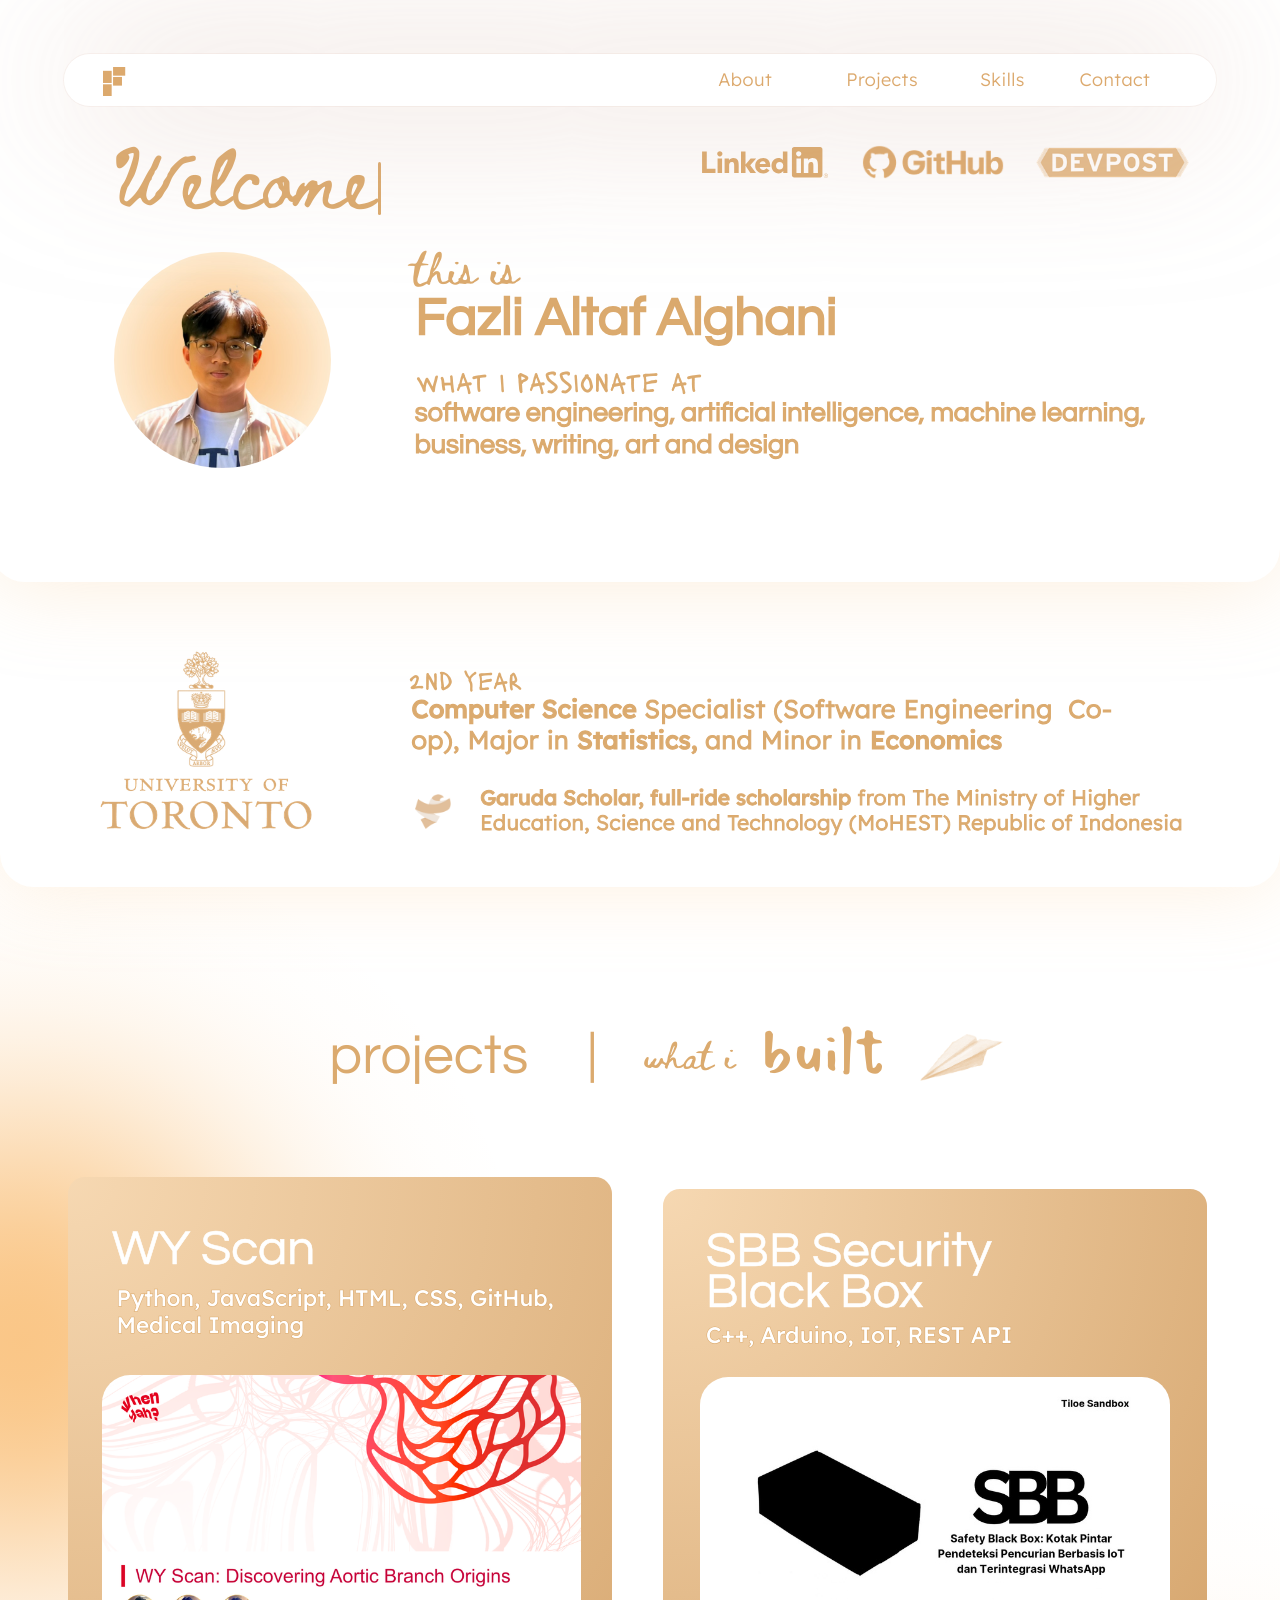
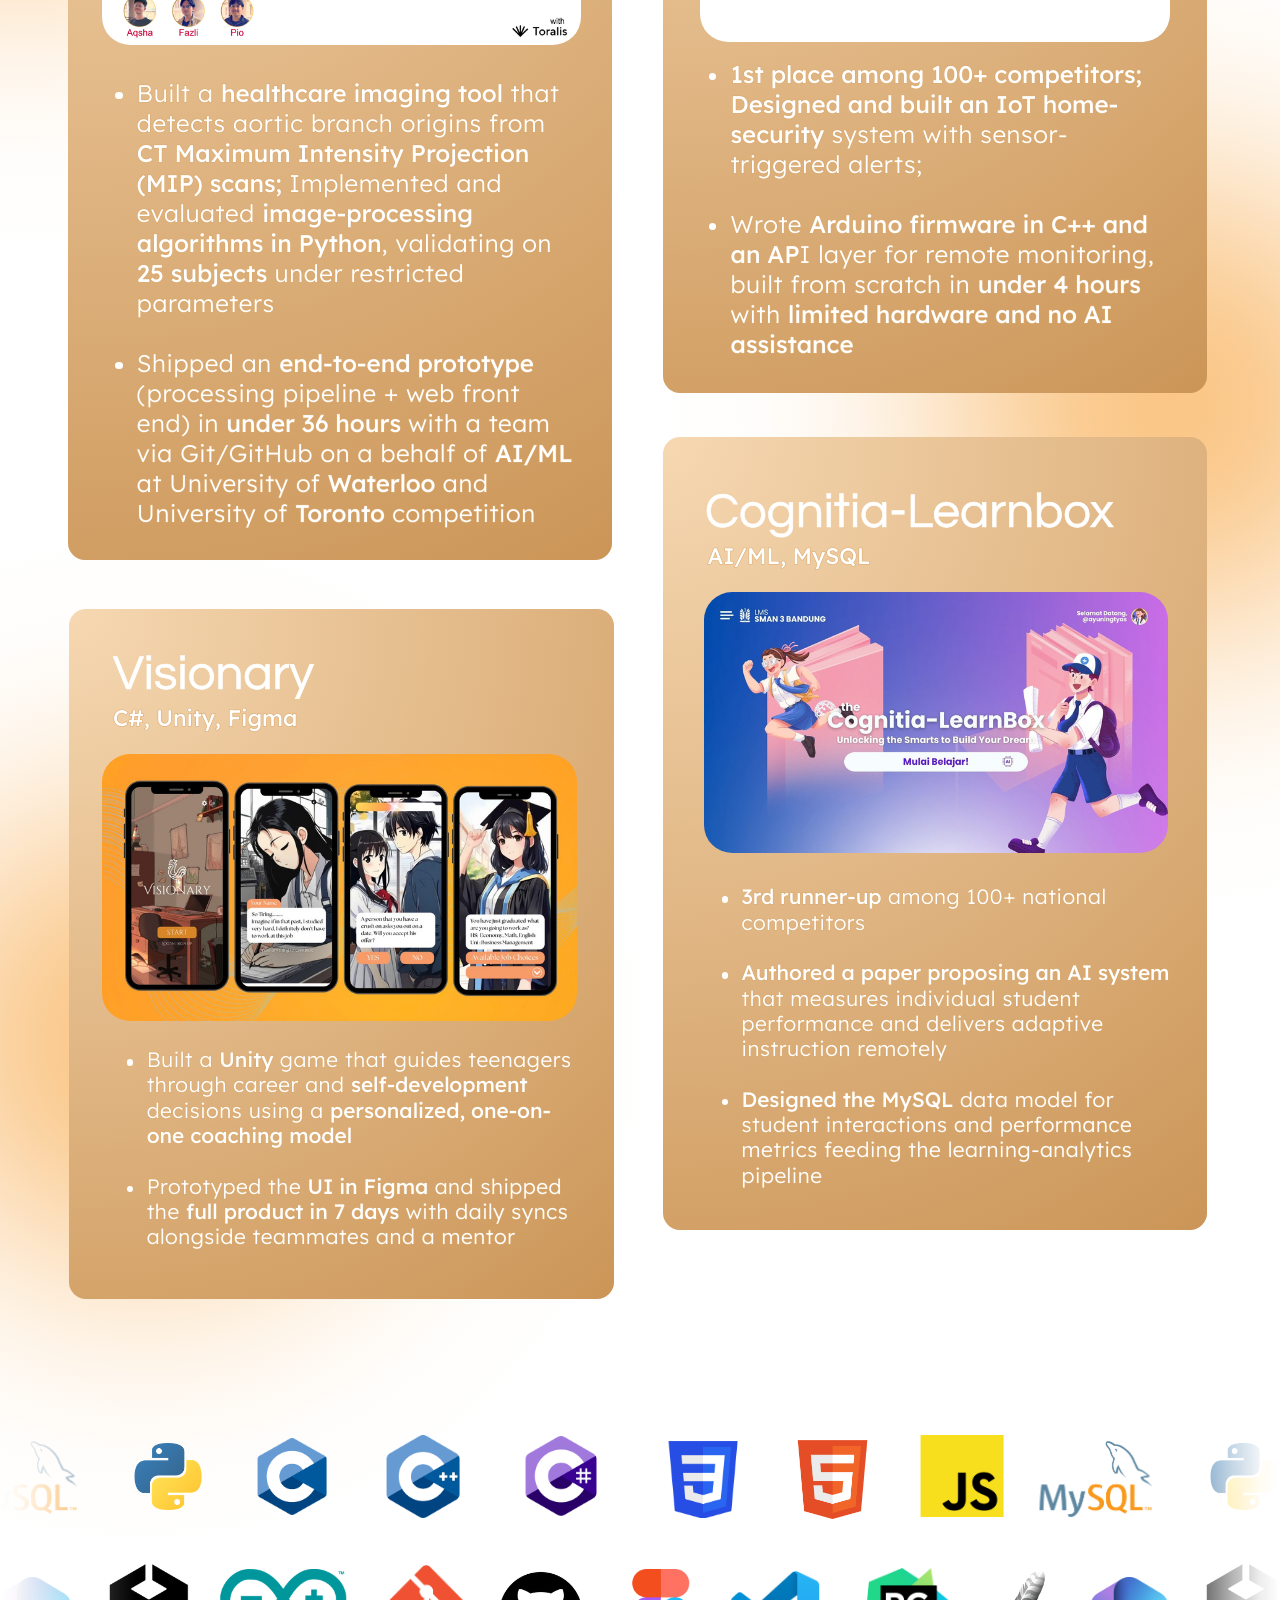
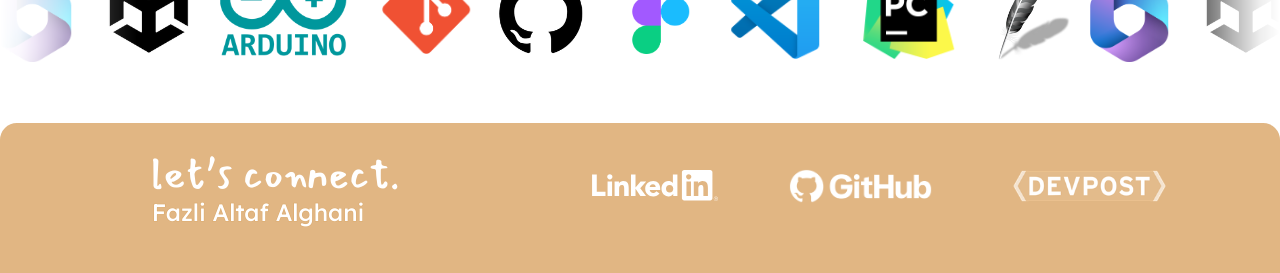
==== index.html @ 36010fe8 "Add site files" ====
<!doctype html>
<html lang="en">
<head>
<meta charset="utf-8">
<meta name="viewport" content="width=device-width, initial-scale=1">
<title>Fazli's Porto</title>
<meta name="description" content="Fazli Altaf Alghani — Computer Science Specialist (Software Engineering Co-op) at the University of Toronto. Projects, skills and contact.">
<meta property="og:title" content="Fazli's Porto">
<meta property="og:description" content="Fazli Altaf Alghani — software engineering, AI/ML, business, writing, art and design.">
<meta name="theme-color" content="#dbaa6e">
<link rel="icon" type="image/png" href="favicon.png">
<link rel="apple-touch-icon" href="favicon.png">
<style>
/* Fonts are embedded below (SIL Open Font License, see licenses/) so the page also works when opened from disk.
   Hero Light (the Canva font) needs a paid web license from Fontfabric, so this build uses Lexend,
   sized to match. If you own the Hero web license: add an @font-face for it and put it first in the
   'Lexend' font-family declarations (and drop the letter-spacing / 0.965 size adjustment). */
@font-face{font-family:'Lexend';src:url([data-uri]) format('woff2');font-weight:100 900;font-style:normal;font-display:swap}
@font-face{font-family:'Questrial';src:url([data-uri]) format('woff2');font-weight:400;font-style:normal;font-display:swap}
@font-face{font-family:'Beth Ellen';src:url([data-uri]) format('woff2');font-weight:400;font-style:normal;font-display:swap;ascent-override:162.5%;descent-override:59.5%;line-gap-override:0%}
@font-face{font-family:'Mansalva';src:url([data-uri]) format('woff2');font-weight:400;font-style:normal;font-display:swap}
@font-face{font-family:'Lacquer';src:url([data-uri]) format('woff2');font-weight:400;font-style:normal;font-display:swap}

html{scroll-behavior:smooth}
body{margin:0;background:#fff}
.fp{width:100%;background:#fff;overflow-x:clip;color:#dbaa6e;-webkit-font-smoothing:antialiased;-moz-osx-font-smoothing:grayscale;text-rendering:geometricPrecision}
.stage{position:relative;width:1366px;height:3706px;display:flow-root}
.fp h1,.fp h2,.fp h3,.fp p{font-weight:400}
.lx b{font-weight:460;letter-spacing:-.002em}
.ol{-webkit-text-stroke:.0466em #dbaa6e;paint-order:stroke fill}
.olq{-webkit-text-stroke:.045em #dbaa6e;paint-order:stroke fill}
.olw{-webkit-text-stroke:.0125em #fff;paint-order:stroke fill}
.sr{position:absolute!important;width:1px;height:1px;padding:0;margin:-1px;overflow:hidden;clip:rect(0 0 0 0);white-space:nowrap;border:0}
.fp a:focus-visible{outline:2px solid #b9803f;outline-offset:4px;border-radius:10px}
/* nav */
.nav{box-shadow:0 0 0 1px rgba(208,172,155,.12),0 0 180px rgba(208,172,155,.6);transition:box-shadow .5s ease}
.nav.stuck{box-shadow:0 14px 34px -10px rgba(190,140,95,.42),0 0 0 1px rgba(219,170,110,.14)}
.lk{transition:color .25s ease}
.lk::after{content:"";position:absolute;left:14px;right:14px;bottom:7px;height:2px;border-radius:2px;background:currentColor;transform:scaleX(0);transform-origin:left center;transition:transform .35s cubic-bezier(.2,.7,.2,1)}
.lk:hover,.lk:focus-visible{color:#b9803f}
.lk:hover::after,.lk:focus-visible::after{transform:scaleX(1)}
.logo svg{transition:transform .4s cubic-bezier(.3,1.6,.5,1)}
.logo:hover svg{transform:rotate(-8deg) scale(1.12)}
/* socials */
.soc{transition:transform .3s cubic-bezier(.2,.7,.2,1),filter .3s ease}
.soc:hover,.soc:focus-visible{transform:translateY(-3px);filter:brightness(.9) saturate(1.15)}
.soc-w:hover,.soc-w:focus-visible{filter:drop-shadow(0 6px 10px rgba(150,95,40,.35))}
/* typewriter */
.tw{white-space:pre}
.caret{display:inline-block;width:.045em;height:.9em;margin-left:.07em;vertical-align:-.16em;background:#dbaa6e;border-radius:2px;animation:blink 1.05s steps(1) infinite}
@keyframes blink{0%,55%{opacity:1}56%,100%{opacity:0}}
/* photo + cards */
.photo{transition:transform .6s cubic-bezier(.2,.7,.2,1)}
.photo:hover{transform:scale(1.035) rotate(-1.5deg)}
.card{transition:transform .5s cubic-bezier(.2,.7,.2,1),box-shadow .5s ease}
.card:hover{transform:translateY(-8px);box-shadow:0 34px 60px -30px rgba(150,95,40,.6)}
.shot img{transition:transform .7s cubic-bezier(.2,.7,.2,1)}
.card:hover .shot img{transform:scale(1.04)}
.plane{animation:float 4.8s ease-in-out infinite}
@keyframes float{0%,100%{transform:translate(0,0) rotate(0)}50%{transform:translate(5px,-8px) rotate(-3deg)}}
/* skills marquee */
.mq1{animation:mq1 27s linear infinite}
.mq2{animation:mq2 28s linear infinite}
.shot{isolation:isolate}
.skills{-webkit-mask-image:linear-gradient(90deg,transparent 0,rgba(0,0,0,.07) 22px,rgba(0,0,0,.3) 52px,rgba(0,0,0,.62) 86px,rgba(0,0,0,.88) 118px,#000 146px,#000 1220px,rgba(0,0,0,.88) 1248px,rgba(0,0,0,.62) 1280px,rgba(0,0,0,.3) 1314px,rgba(0,0,0,.07) 1344px,transparent 1366px);mask-image:linear-gradient(90deg,transparent 0,rgba(0,0,0,.07) 22px,rgba(0,0,0,.3) 52px,rgba(0,0,0,.62) 86px,rgba(0,0,0,.88) 118px,#000 146px,#000 1220px,rgba(0,0,0,.88) 1248px,rgba(0,0,0,.62) 1280px,rgba(0,0,0,.3) 1314px,rgba(0,0,0,.07) 1344px,transparent 1366px)}
.track:hover{animation-play-state:paused}
.sk-i{transition:transform .3s cubic-bezier(.3,1.5,.5,1)}
.sk-i:hover{transform:scale(1.14)}
/* load-in */
.ld{animation:ldUp .95s cubic-bezier(.2,.7,.2,1) backwards}
.ld-drop{animation-name:ldDrop}
.ld-pop{animation-name:ldPop}
.ld-fade{animation-name:ldFade}
.t1{animation-delay:.05s}.t2{animation-delay:.18s}.t3{animation-delay:.3s}.t4{animation-delay:.42s}.t5{animation-delay:.54s}
@keyframes ldUp{from{opacity:0;transform:translateY(24px)}to{opacity:1;transform:none}}
@keyframes ldDrop{from{opacity:0;transform:translateY(-26px)}to{opacity:1;transform:none}}
@keyframes ldPop{from{opacity:0;transform:scale(.86)}to{opacity:1;transform:none}}
@keyframes ldFade{from{opacity:0}to{opacity:1}}
/* scroll reveal (only elements below the fold get .wait, from script) */
.rv{transition:opacity .95s cubic-bezier(.2,.7,.2,1),transform .95s cubic-bezier(.2,.7,.2,1)}
.rv.d1{transition-delay:.14s}.rv.d2{transition-delay:.28s}
.rv.wait{opacity:0;transform:translateY(48px)}
.rv.wait.from-l{transform:translateX(-70px)}
.rv.wait.from-r{transform:translateX(70px)}
.rv.wait.zoom{transform:scale(.88)}
.rv.wait.fly{transform:translate(-120px,60px) rotate(-14deg)}
/* motion off */
.still .ld,.still .plane,.still .track{animation:none!important}
.still .caret{display:none}
@media (prefers-reduced-motion:reduce){
  html{scroll-behavior:auto}
  .ld,.plane,.track{animation:none!important}
  .caret{display:none}
  .rv,.card,.shot img,.soc,.photo{transition:none!important}
}
@keyframes mq1{from{transform:translateX(-2151.92px)}to{transform:translateX(-3299.81px)}}
@keyframes mq2{from{transform:translateX(-2225.9px)}to{transform:translateX(-1055.24px)}}
.stage{zoom:var(--z,1)}
</style>
<script>(function(){var d=document.documentElement;function f(){var w=d.clientWidth||window.innerWidth;d.style.setProperty('--z',(w/1366).toFixed(5));}f();window.addEventListener('resize',f);if(window.ResizeObserver){new ResizeObserver(f).observe(d);}})();</script>
</head>
<body>
<div class="fp">
<div class="stage" id="stage">
<nav class="nav ld ld-drop" id="nav" aria-label="Main" style="position:sticky;top:16px;z-index:50;margin:58.1px 0 0 67.87px;width:1230px;height:55.2px;border-radius:27.6px;background:#fff"><a class="logo" href="#about" aria-label="Back to top" style="position:absolute;left:32.24px;top:6.71px;width:44px;height:44px;display:block"><svg viewBox="110.25 71.089 23.723 31.443" width="23.72" height="31.44" aria-hidden="true" focusable="false" style="position:absolute;left:10.14px;top:6.28px;width:23.72px;height:31.44px;display:block"><g fill="#dca96d"><rect x="110.25" y="75.157" width="9.254" height="12.977"></rect><rect x="110.25" y="89.555" width="9.254" height="12.977"></rect><rect x="120.994" y="71.089" width="12.977" height="9.254"></rect><rect x="120.994" y="81.718" width="9.507" height="9.254"></rect></g></svg></a><a class="lk lx" href="#about" style="position:absolute;left:684.66px;top:5.31px;height:44px;padding:0 14px;font-family:'Lexend',sans-serif;font-weight:300;letter-spacing:.025em;font-size:19.3px;line-height:44px;color:#dca96d;text-decoration:none;white-space:nowrap">About</a><a class="lk lx" href="#projects" style="position:absolute;left:821.33px;top:5.31px;height:44px;padding:0 14px;font-family:'Lexend',sans-serif;font-weight:300;letter-spacing:.025em;font-size:19.3px;line-height:44px;color:#dca96d;text-decoration:none;white-space:nowrap">Projects</a><a class="lk lx" href="#skills" style="position:absolute;left:963.88px;top:5.31px;height:44px;padding:0 14px;font-family:'Lexend',sans-serif;font-weight:300;letter-spacing:.025em;font-size:19.3px;line-height:44px;color:#dca96d;text-decoration:none;white-space:nowrap">Skills</a><a class="lk lx" href="#contact" style="position:absolute;left:1070.09px;top:5.31px;height:44px;padding:0 14px;font-family:'Lexend',sans-serif;font-weight:300;letter-spacing:.025em;font-size:19.3px;line-height:44px;color:#dca96d;text-decoration:none;white-space:nowrap">Contact</a></nav>
<div class="bg" aria-hidden="true" style="position:absolute;left:0;top:0;width:1366px;height:3706px;overflow:hidden;pointer-events:none"><div style="position:absolute;left:-523.04px;top:885.77px;width:1093px;height:1093px;background:radial-gradient(circle closest-side, rgba(249,187,111,0.831) 0%, rgba(249,187,111,0.816) 7.32%, rgba(249,187,111,0.773) 14.64%, rgba(249,187,111,0.702) 21.96%, rgba(249,187,111,0.608) 29.28%, rgba(249,187,111,0.498) 36.6%, rgba(249,187,111,0.388) 43.92%, rgba(249,187,111,0.282) 51.24%, rgba(249,187,111,0.192) 58.55%, rgba(249,187,111,0.122) 65.87%, rgba(249,187,111,0.071) 73.19%, rgba(249,187,111,0.035) 80.51%, rgba(249,187,111,0.016) 87.83%, rgba(249,187,111,0.008) 95.15%, rgba(249,187,111,0) 100%)"></div>
<div style="position:absolute;left:0px;top:459.2px;width:1366px;height:487.33px;border-radius:36px;background:#fff;box-shadow:0 0 86px rgba(252,205,150,.30)"></div>
<div style="position:absolute;left:-10.13px;top:-39.73px;width:1376.13px;height:661.06px;border-radius:36px;background:#fff;box-shadow:0 0 96px rgba(247,201,147,.34)"></div>
<div style="position:absolute;left:703.84px;top:1592.35px;width:1093px;height:1093px;background:radial-gradient(circle closest-side, rgba(249,187,111,0.831) 0%, rgba(249,187,111,0.816) 7.32%, rgba(249,187,111,0.773) 14.64%, rgba(249,187,111,0.702) 21.96%, rgba(249,187,111,0.608) 29.28%, rgba(249,187,111,0.498) 36.6%, rgba(249,187,111,0.388) 43.92%, rgba(249,187,111,0.282) 51.24%, rgba(249,187,111,0.192) 58.55%, rgba(249,187,111,0.122) 65.87%, rgba(249,187,111,0.071) 73.19%, rgba(249,187,111,0.035) 80.51%, rgba(249,187,111,0.016) 87.83%, rgba(249,187,111,0.008) 95.15%, rgba(249,187,111,0) 100%)"></div>
<div style="position:absolute;left:-394.09px;top:2272.53px;width:1093px;height:1093px;background:radial-gradient(circle closest-side, rgba(249,187,111,0.831) 0%, rgba(249,187,111,0.816) 7.32%, rgba(249,187,111,0.773) 14.64%, rgba(249,187,111,0.702) 21.96%, rgba(249,187,111,0.608) 29.28%, rgba(249,187,111,0.498) 36.6%, rgba(249,187,111,0.388) 43.92%, rgba(249,187,111,0.282) 51.24%, rgba(249,187,111,0.192) 58.55%, rgba(249,187,111,0.122) 65.87%, rgba(249,187,111,0.071) 73.19%, rgba(249,187,111,0.035) 80.51%, rgba(249,187,111,0.016) 87.83%, rgba(249,187,111,0.008) 95.15%, rgba(249,187,111,0) 100%)"></div></div>
<div id="about" aria-hidden="true" style="position:absolute;left:0;top:0px;width:1px;height:1px"></div>
<div id="projects" aria-hidden="true" style="position:absolute;left:0;top:1010px;width:1px;height:1px"></div>
<div id="skills" aria-hidden="true" style="position:absolute;left:0;top:3100px;width:1px;height:1px"></div>
<div id="contact" aria-hidden="true" style="position:absolute;left:0;top:3545.85px;width:1px;height:1px"></div>
<p class="be ld t1" style="position:absolute;left:121.17px;top:149.27px;margin:0;padding:0;font-family:'Beth Ellen',cursive;font-weight:400;font-size:63.06px;line-height:80px;color:#dbaa6e;white-space:nowrap"><span class="sr">Welcome</span><span class="tw" aria-hidden="true" id="tw">Welcome</span><span class="caret" aria-hidden="true"></span></p>
<div class="ld ld-fade t3"><a class="soc " href="https://www.linkedin.com/in/fazlialtaf/" target="_blank" rel="noopener noreferrer" aria-label="LinkedIn" style="position:absolute;left:749.07px;top:156.93px;width:134.53px;height:32.93px;display:block"><svg viewBox="0 0 134.53 32.93" width="134.53" height="32.93" aria-hidden="true" focusable="false" style="display:block;width:100%;height:100%;overflow:visible"><path fill="#dbaa6e" d="M132.6 30.75C132.93 30.75 133.2 30.49 133.21 30.15C133.21 30.14 133.21 30.12 133.21 30.11C133.21 29.66 132.94 29.44 132.38 29.44L131.47 29.44L131.47 31.81L131.81 31.81L131.81 30.78L132.23 30.78L132.24 30.79L132.89 31.81L133.25 31.81L132.55 30.76L132.6 30.75L132.6 30.75M132.21 30.51L131.81 30.51L131.81 29.71L132.31 29.71C132.57 29.71 132.86 29.76 132.86 30.09C132.86 30.48 132.56 30.51 132.2 30.51Z M0.06 4.86L5.08 4.86L5.08 23.15L14.38 23.15L14.38 27.78L0.06 27.78L0.06 4.86Z M16.6 12.24L21.42 12.24L21.42 27.78L16.6 27.78L16.6 12.24M19.01 4.52C20.56 4.52 21.81 5.77 21.81 7.32C21.81 8.86 20.56 10.11 19.01 10.11C17.47 10.11 16.21 8.86 16.21 7.32C16.21 5.77 17.47 4.52 19.01 4.52Z M41.6 4.86L46.43 4.86L46.43 18.56L51.9 12.24L57.81 12.24L51.48 19.43L57.68 27.78L51.61 27.78L46.49 20.1L46.43 20.1L46.43 27.78L41.61 27.78L41.61 4.86L41.6 4.86Z M24.1 12.24L28.73 12.24L28.73 14.37L28.8 14.37C29.74 12.75 31.5 11.79 33.37 11.86C38.26 11.86 39.16 15.07 39.16 19.26L39.16 27.78L34.34 27.78L34.34 20.22C34.34 18.42 34.3 16.1 31.82 16.1C29.34 16.1 28.93 18.06 28.93 20.09L28.93 27.77L24.1 27.77L24.1 12.24L24.1 12.24Z M67.97 18.2C68.01 16.6 66.74 15.28 65.15 15.24C65.1 15.24 65.05 15.24 65.01 15.24C63.25 15.13 61.74 16.45 61.6 18.2L67.97 18.2L67.97 18.2M72.06 25.09C70.43 27.06 68.01 28.19 65.46 28.18C60.64 28.18 56.77 24.96 56.77 19.97C56.77 14.98 60.63 11.77 65.46 11.77C69.97 11.77 72.8 14.98 72.8 19.97L72.8 21.48L61.6 21.48C61.89 23.26 63.44 24.55 65.23 24.51C66.63 24.5 67.93 23.78 68.68 22.61L72.06 25.08L72.06 25.09Z M82.85 16C80.44 16 78.99 17.61 78.99 19.95C78.99 22.3 80.44 23.91 82.85 23.91C85.26 23.91 86.72 22.3 86.72 19.95C86.72 17.6 85.27 16 82.85 16M91.16 27.77L86.72 27.77L86.72 25.71L86.65 25.71C85.52 27.23 83.75 28.14 81.85 28.16C77.22 28.16 74.17 24.81 74.17 20.08C74.17 15.74 76.87 11.75 81.31 11.75C83.31 11.75 85.17 12.29 86.26 13.81L86.33 13.81L86.33 4.85L91.15 4.85L91.15 27.77L91.16 27.77Z M123.73 27.78L118.9 27.78L118.9 20.23C118.9 18.43 118.87 16.11 116.39 16.11C113.92 16.11 113.5 18.07 113.5 20.1L113.5 27.78L108.67 27.78L108.67 12.25L113.31 12.25L113.31 14.37L113.37 14.37C114.31 12.76 116.07 11.79 117.94 11.86C122.83 11.86 123.73 15.08 123.73 19.26L123.73 27.78L123.73 27.78M103.23 10.12C101.68 10.12 100.43 8.87 100.43 7.32C100.43 5.78 101.68 4.52 103.22 4.52C104.77 4.52 106.03 5.78 106.03 7.32C106.03 8.87 104.77 10.12 103.23 10.12M105.64 27.78L100.81 27.78L100.81 12.25L105.64 12.25L105.64 27.78L105.64 27.78M126.13 0.04L98.39 0.04C97.07 0.03 96 1.08 95.98 2.39L95.98 30.25C96 31.56 97.07 32.61 98.39 32.6L126.13 32.6C127.45 32.62 128.53 31.56 128.54 30.25L128.54 2.39C128.52 1.07 127.45 0.02 126.13 0.04Z M132.25 28.39C131.02 28.4 130.04 29.41 130.05 30.63C130.06 31.86 131.06 32.84 132.29 32.83C133.52 32.82 134.5 31.81 134.49 30.59C134.48 29.38 133.5 28.4 132.29 28.39L132.25 28.39M132.25 32.58C131.17 32.59 130.29 31.74 130.27 30.66C130.25 29.59 131.11 28.7 132.18 28.68C133.26 28.67 134.14 29.52 134.16 30.6L134.16 30.63C134.18 31.68 133.35 32.55 132.3 32.58L132.25 32.58Z"></path></svg></a>
<a class="soc " href="https://github.com/fazlialghani" target="_blank" rel="noopener noreferrer" aria-label="GitHub" style="position:absolute;left:919.49px;top:154.93px;width:152.13px;height:36.63px;display:block"><img src="assets/github-tan.png" alt="" width="152" height="37" style="display:block;width:100%;height:100%"></a>
<a class="soc " href="https://devpost.com/fazlialghani?ref_content=user-portfolio&amp;ref_feature=portfolio&amp;ref_medium=global-nav" target="_blank" rel="noopener noreferrer" aria-label="Devpost" style="position:absolute;left:1105.23px;top:156.86px;width:163.32px;height:33.42px;display:block"><img src="assets/devpost.png" alt="" width="163" height="33" style="display:block;width:100%;height:100%"></a></div>
<img class="photo ld ld-pop t2" src="assets/photo.jpg" alt="Portrait of Fazli Altaf Alghani" width="231" height="231" style="position:absolute;left:122.11px;top:268.4px;width:231.2px;height:231.2px;display:block;border-radius:50%;object-fit:cover">
<p class="be ld t2" style="position:absolute;left:440.52px;top:264.13px;margin:0;padding:0;font-family:'Beth Ellen',cursive;font-weight:400;font-size:34.52px;line-height:44px;color:#dbaa6e;white-space:nowrap">this is</p>
<h1 class="qs olq ld t3" style="position:absolute;left:443.73px;top:309.6px;margin:0;padding:0;font-family:'Questrial',sans-serif;font-weight:400;font-size:56.52px;line-height:64px;color:#dbaa6e;white-space:nowrap">Fazli Altaf Alghani</h1>
<p class="lq ld t4" style="position:absolute;left:444.03px;top:387.07px;margin:0;padding:0;font-family:'Lacquer',sans-serif;font-weight:400;font-size:31.34px;line-height:38px;color:#dbaa6e;white-space:nowrap">what i passionate at</p>
<p class="qs olq ld t5" style="position:absolute;left:442.61px;top:424.46px;margin:0;padding:0;font-family:'Questrial',sans-serif;font-weight:400;font-size:28.85px;line-height:34.04px;color:#dbaa6e;white-space:nowrap">software engineering, artificial intelligence, machine learning,<br>business, writing, art and design</p>
<div class="rv zoom" style="position:absolute;left:100px;top:688px;width:240px;height:204px"><img class="" src="assets/uoft-crest.png" alt="University of Toronto crest" width="54" height="125" style="position:absolute;left:87.42px;top:6.01px;width:54.14px;height:124.84px;display:block"><img class="" src="assets/uoft-wordmark.png" alt="University of Toronto" width="227" height="56" style="position:absolute;left:6.42px;top:141.79px;width:226.62px;height:55.79px;display:block"></div>
<p class="lq rv d1" style="position:absolute;left:436.34px;top:708.24px;margin:0;padding:0;font-family:'Lacquer',sans-serif;font-weight:400;font-size:28.77px;line-height:36px;color:#dbaa6e;white-space:nowrap">2nd year</p>
<p class="lx ol rv d1" style="position:absolute;left:439.06px;top:741.97px;margin:0;padding:0;font-family:'Lexend',sans-serif;font-weight:300;letter-spacing:.025em;font-size:27.09px;line-height:33px;color:#dbaa6e;white-space:nowrap"><b>Computer Science</b> Specialist (Software Engineering&nbsp; Co-<br>op), Major in <b>Statistics,</b> and Minor in <b>Economics</b></p>
<img class="rv d2" src="assets/garuda.png" alt="Garuda scholarship emblem" width="38" height="37" style="position:absolute;left:443.41px;top:847.16px;width:37.6px;height:37.41px;display:block">
<p class="lx ol rv d2" style="position:absolute;left:512.39px;top:838.33px;margin:0;padding:0;font-family:'Lexend',sans-serif;font-weight:300;letter-spacing:.025em;font-size:22.23px;line-height:27px;color:#dbaa6e;white-space:nowrap"><b>Garuda Scholar, full-ride scholarship</b> from The Ministry of Higher<br>Education, Science and Technology (MoHEST) Republic of Indonesia</p>
<h2 class="sr">Projects</h2>
<div class="qs rv from-l" style="position:absolute;left:351.49px;top:1093.18px;margin:0;padding:0;font-family:'Questrial',sans-serif;font-weight:400;font-size:58.89px;line-height:70px;color:#dbaa6e;white-space:nowrap" aria-hidden="true">projects</div>
<div class="qs rv" style="position:absolute;left:626.49px;top:1093.18px;margin:0;padding:0;font-family:'Questrial',sans-serif;font-weight:400;font-size:58.89px;line-height:70px;color:#dbaa6e;white-space:nowrap" aria-hidden="true">|</div>
<div class="be rv from-r d1" style="position:absolute;left:686.25px;top:1105.12px;margin:0;padding:0;font-family:'Beth Ellen',cursive;font-weight:400;font-size:28.33px;line-height:40px;color:#dbaa6e;white-space:nowrap" aria-hidden="true">what i</div>
<div class="ms rv from-r d1" style="position:absolute;left:813.1px;top:1084.57px;margin:0;padding:0;font-family:'Mansalva',cursive;font-weight:400;font-size:68.12px;line-height:80px;color:#dbaa6e;white-space:nowrap" aria-hidden="true">built</div>
<div class="rv fly d2" style="position:absolute;left:981.97px;top:1103.53px;width:88px;height:50px"><img class="plane" src="assets/plane.png" alt="" width="88" height="50" style="display:block;width:100%;height:100%"></div>
<div class="rv " style="position:absolute;left:72.23px;top:1255.73px;width:581.37px;height:1049.38px"><article class="card" style="position:relative;width:100%;height:100%;border-radius:18px;background:radial-gradient(circle farthest-corner at 0 0, #f6d8b2 0%, #cb9557 100%)"><h3 class="qs olw" style="position:absolute;left:47.32px;top:57.46px;margin:0;padding:0;font-family:'Questrial',sans-serif;font-weight:400;font-size:52.51px;line-height:44px;color:#fff;white-space:nowrap">WY Scan</h3>
<div class="lx ol" style="position:absolute;left:52.04px;top:114.17px;margin:0;padding:0;font-family:'Lexend',sans-serif;font-weight:300;letter-spacing:.025em;font-size:24.06px;line-height:29.22px;color:#fff;white-space:nowrap"><b>Python, JavaScript, HTML, CSS, GitHub,<br>Medical Imaging</b></div>
<div class="shot" style="position:absolute;left:36.72px;top:211.39px;width:511px;height:288px;border-radius:30px;overflow:hidden;background:#fff"><img src="assets/proj-wyscan.png" alt="WY Scan: Discovering Aortic Branch Origins — title slide" width="511" height="288" loading="lazy" decoding="async" style="display:block;width:100%;height:100%;object-fit:cover"></div>
<ul class="lx ol" style="position:absolute;left:73.85px;top:536.29px;margin:0;padding:0;list-style:none;font-family:'Lexend',sans-serif;font-weight:300;letter-spacing:.025em;font-size:25.73px;line-height:32px;color:#fff;white-space:nowrap"><li style="margin:0;padding:0">Built a <b>healthcare imaging tool</b> that<br>detects aortic branch origins from<br><b>CT Maximum Intensity Projection</b><br><b>(MIP) scans;</b> Implemented and<br>evaluated <b>image-processing</b><br><b>algorithms in Python</b>, validating on<br><b>25 subjects</b> under restricted<br>parameters</li><li style="margin:0;padding:0;margin-top:32px">Shipped an <b>end-to-end prototype</b><br>(processing pipeline + web front<br>end) in <b>under 36 hours</b> with a team<br>via Git/GitHub on a behalf of <b>AI/ML</b><br>at University of <b>Waterloo</b> and<br>University of <b>Toronto</b> competition</li></ul>
<span aria-hidden="true" style="position:absolute;left:50.57px;top:549.87px;width:8px;height:8px;border-radius:50%;background:#fff"></span>
<span aria-hidden="true" style="position:absolute;left:50.57px;top:837.87px;width:8px;height:8px;border-radius:50%;background:#fff"></span></article></div>
<div class="rv d1" style="position:absolute;left:707.05px;top:1268.52px;width:581.37px;height:858.19px"><article class="card" style="position:relative;width:100%;height:100%;border-radius:18px;background:radial-gradient(circle farthest-corner at 0 0, #f6d8b2 0%, #cb9557 100%)"><h3 class="qs olw" style="position:absolute;left:46.5px;top:46.49px;margin:0;padding:0;font-family:'Questrial',sans-serif;font-weight:400;font-size:52.51px;line-height:44px;color:#fff;white-space:nowrap">SBB Security<br>Black Box</h3>
<div class="lx ol" style="position:absolute;left:46.5px;top:141.52px;margin:0;padding:0;font-family:'Lexend',sans-serif;font-weight:300;letter-spacing:.025em;font-size:24.06px;line-height:29.22px;color:#fff;white-space:nowrap"><b>C++, Arduino, IoT, REST API</b></div>
<div class="shot" style="position:absolute;left:40.15px;top:201.51px;width:501px;height:282px;border-radius:30px;overflow:hidden;background:#fff"><img src="assets/proj-sbb.jpg" alt="SBB — Safety Black Box: Kotak Pintar Pendeteksi Pencurian Berbasis IoT dan Terintegrasi WhatsApp" width="501" height="282" loading="lazy" decoding="async" style="display:block;width:100%;height:100%;object-fit:cover"></div>
<ul class="lx ol" style="position:absolute;left:72.59px;top:503.1px;margin:0;padding:0;list-style:none;font-family:'Lexend',sans-serif;font-weight:300;letter-spacing:.025em;font-size:25.73px;line-height:32px;color:#fff;white-space:nowrap"><li style="margin:0;padding:0"><b>1st place among 100+ competitors;</b><br><b>Designed and built an IoT home-</b><br><b>security</b> system with sensor-<br>triggered alerts;</li><li style="margin:0;padding:0;margin-top:32px">Wrote <b>Arduino firmware in C++ and</b><br><b>an AP</b>I layer for remote monitoring,<br>built from scratch in <b>under 4 hours</b><br>with <b>limited hardware and no AI</b><br><b>assistance</b></li></ul>
<span aria-hidden="true" style="position:absolute;left:49.22px;top:516.68px;width:8px;height:8px;border-radius:50%;background:#fff"></span>
<span aria-hidden="true" style="position:absolute;left:49.22px;top:676.68px;width:8px;height:8px;border-radius:50%;background:#fff"></span></article></div>
<div class="rv d1" style="position:absolute;left:707.05px;top:2173.71px;width:581.37px;height:846.29px"><article class="card" style="position:relative;width:100%;height:100%;border-radius:18px;background:radial-gradient(circle farthest-corner at 0 0, #f6d8b2 0%, #cb9557 100%)"><h3 class="qs olw" style="position:absolute;left:45.32px;top:59.84px;margin:0;padding:0;font-family:'Questrial',sans-serif;font-weight:400;font-size:52.51px;line-height:44px;color:#fff;white-space:nowrap">Cognitia-Learnbox</h3>
<div class="lx ol" style="position:absolute;left:48.02px;top:112.32px;margin:0;padding:0;font-family:'Lexend',sans-serif;font-weight:300;letter-spacing:.025em;font-size:24.06px;line-height:29.22px;color:#fff;white-space:nowrap"><b>AI/ML, MySQL</b></div>
<div class="shot" style="position:absolute;left:44.42px;top:165.88px;width:495px;height:278px;border-radius:30px;overflow:hidden;background:#fff"><img src="assets/proj-cognitia.jpg" alt="Cognitia-LearnBox — Unlocking the Smarts to Build Your Dream" width="495" height="278" loading="lazy" decoding="async" style="display:block;width:100%;height:100%;object-fit:cover"></div>
<ul class="lx ol" style="position:absolute;left:84.3px;top:478.61px;margin:0;padding:0;list-style:none;font-family:'Lexend',sans-serif;font-weight:300;letter-spacing:.025em;font-size:22.23px;line-height:27px;color:#fff;white-space:nowrap"><li style="margin:0;padding:0"><b>3rd runner-up</b> among 100+ national<br>competitors</li><li style="margin:0;padding:0;margin-top:27px"><b>Authored a paper proposing an AI system</b><br>that measures individual student<br>performance and delivers adaptive<br>instruction remotely</li><li style="margin:0;padding:0;margin-top:27px"><b>Designed the MySQL</b> data model for<br>student interactions and performance<br>metrics feeding the learning-analytics<br>pipeline</li></ul>
<span aria-hidden="true" style="position:absolute;left:63.08px;top:490.42px;width:7.07px;height:7.07px;border-radius:50%;background:#fff"></span>
<span aria-hidden="true" style="position:absolute;left:63.08px;top:571.49px;width:7.07px;height:7.07px;border-radius:50%;background:#fff"></span>
<span aria-hidden="true" style="position:absolute;left:63.08px;top:706.42px;width:7.07px;height:7.07px;border-radius:50%;background:#fff"></span></article></div>
<div class="rv " style="position:absolute;left:73.99px;top:2357.67px;width:581.37px;height:735.92px"><article class="card" style="position:relative;width:100%;height:100%;border-radius:18px;background:radial-gradient(circle farthest-corner at 0 0, #f6d8b2 0%, #cb9557 100%)"><h3 class="qs olw" style="position:absolute;left:46.5px;top:48.58px;margin:0;padding:0;font-family:'Questrial',sans-serif;font-weight:400;font-size:52.51px;line-height:44px;color:#fff;white-space:nowrap">Visionary</h3>
<div class="lx ol" style="position:absolute;left:46.5px;top:100.96px;margin:0;padding:0;font-family:'Lexend',sans-serif;font-weight:300;letter-spacing:.025em;font-size:24.06px;line-height:29.22px;color:#fff;white-space:nowrap"><b>C#, Unity, Figma</b></div>
<div class="shot" style="position:absolute;left:34.94px;top:154.2px;width:507px;height:285px;border-radius:30px;overflow:hidden;background:#fff"><img src="assets/proj-visionary.jpg" alt="Visionary — four game screens" width="507" height="285" loading="lazy" decoding="async" style="display:block;width:100%;height:100%;object-fit:cover"></div>
<ul class="lx ol" style="position:absolute;left:82.5px;top:468.3px;margin:0;padding:0;list-style:none;font-family:'Lexend',sans-serif;font-weight:300;letter-spacing:.025em;font-size:22.23px;line-height:27px;color:#fff;white-space:nowrap"><li style="margin:0;padding:0">Built a <b>Unity</b> game that guides teenagers<br>through career and <b>self-development</b><br>decisions using a <b>personalized, one-on-</b><br><b>one coaching model</b></li><li style="margin:0;padding:0;margin-top:27px">Prototyped the <b>UI in Figma</b> and shipped<br>the <b>full product in 7 days</b> with daily syncs<br>alongside teammates and a mentor</li></ul>
<span aria-hidden="true" style="position:absolute;left:61.34px;top:480.2px;width:7.07px;height:7.07px;border-radius:50%;background:#fff"></span>
<span aria-hidden="true" style="position:absolute;left:61.34px;top:615.13px;width:7.07px;height:7.07px;border-radius:50%;background:#fff"></span></article></div>
<h2 class="sr">Skills: languages, tools and frameworks</h2>
<div class="skills" style="position:absolute;left:0;top:3190px;width:1366px;height:316px;overflow:hidden"><div class="rv" style="position:absolute;left:0;top:40.48px;width:1366px;height:106.09px"><div class="track mq1" style="position:absolute;left:0;top:0;height:106.09px;width:5739.47px;display:flex;transform:translateX(-2151.92px);animation-duration:27.33s"><div class="sk-copy" aria-hidden="true" style="position:relative;flex:0 0 1147.89px;width:1147.89px;height:106.09px"><img class="sk-i" src="assets/i-python.png" alt="" title="Python" width="71" height="71" decoding="async" style="position:absolute;left:0px;top:17.19px;width:71px;height:71px;display:block"><img class="sk-i" src="assets/i-c.png" alt="" title="C" width="74" height="82" decoding="async" style="position:absolute;left:130.88px;top:11.47px;width:74px;height:82px;display:block"><img class="sk-i" src="assets/i-cpp.png" alt="" title="C++" width="78" height="88" decoding="async" style="position:absolute;left:268.72px;top:8.56px;width:78px;height:88px;display:block"><img class="sk-i" src="assets/i-csharp.png" alt="" title="C#" width="76" height="86" decoding="async" style="position:absolute;left:416.85px;top:9.11px;width:76px;height:86px;display:block"><img class="sk-i" src="assets/i-css.png" alt="" title="CSS3" width="73" height="82" decoding="async" style="position:absolute;left:569.84px;top:15.24px;width:73px;height:82.13px;display:block"><img class="sk-i" src="assets/i-html.png" alt="" title="HTML5" width="75" height="84" decoding="async" style="position:absolute;left:707.41px;top:13.6px;width:74.92px;height:84.49px;display:block"><img class="sk-i" src="assets/i-js.png" alt="" title="JavaScript" width="88" height="88" decoding="async" style="position:absolute;left:839.02px;top:8px;width:88px;height:88px;display:block"><img class="sk-i" src="assets/i-mysql.png" alt="" title="MySQL" width="122" height="83" decoding="async" style="position:absolute;left:964.82px;top:13.78px;width:121.66px;height:83.41px;display:block"></div><div class="sk-copy" aria-hidden="true" style="position:relative;flex:0 0 1147.89px;width:1147.89px;height:106.09px"><img class="sk-i" src="assets/i-python.png" alt="" title="Python" width="71" height="71" decoding="async" style="position:absolute;left:0px;top:17.19px;width:71px;height:71px;display:block"><img class="sk-i" src="assets/i-c.png" alt="" title="C" width="74" height="82" decoding="async" style="position:absolute;left:130.88px;top:11.47px;width:74px;height:82px;display:block"><img class="sk-i" src="assets/i-cpp.png" alt="" title="C++" width="78" height="88" decoding="async" style="position:absolute;left:268.72px;top:8.56px;width:78px;height:88px;display:block"><img class="sk-i" src="assets/i-csharp.png" alt="" title="C#" width="76" height="86" decoding="async" style="position:absolute;left:416.85px;top:9.11px;width:76px;height:86px;display:block"><img class="sk-i" src="assets/i-css.png" alt="" title="CSS3" width="73" height="82" decoding="async" style="position:absolute;left:569.84px;top:15.24px;width:73px;height:82.13px;display:block"><img class="sk-i" src="assets/i-html.png" alt="" title="HTML5" width="75" height="84" decoding="async" style="position:absolute;left:707.41px;top:13.6px;width:74.92px;height:84.49px;display:block"><img class="sk-i" src="assets/i-js.png" alt="" title="JavaScript" width="88" height="88" decoding="async" style="position:absolute;left:839.02px;top:8px;width:88px;height:88px;display:block"><img class="sk-i" src="assets/i-mysql.png" alt="" title="MySQL" width="122" height="83" decoding="async" style="position:absolute;left:964.82px;top:13.78px;width:121.66px;height:83.41px;display:block"></div><div class="sk-copy" style="position:relative;flex:0 0 1147.89px;width:1147.89px;height:106.09px"><img class="sk-i" src="assets/i-python.png" alt="Python" title="Python" width="71" height="71" decoding="async" style="position:absolute;left:0px;top:17.19px;width:71px;height:71px;display:block"><img class="sk-i" src="assets/i-c.png" alt="C" title="C" width="74" height="82" decoding="async" style="position:absolute;left:130.88px;top:11.47px;width:74px;height:82px;display:block"><img class="sk-i" src="assets/i-cpp.png" alt="C++" title="C++" width="78" height="88" decoding="async" style="position:absolute;left:268.72px;top:8.56px;width:78px;height:88px;display:block"><img class="sk-i" src="assets/i-csharp.png" alt="C#" title="C#" width="76" height="86" decoding="async" style="position:absolute;left:416.85px;top:9.11px;width:76px;height:86px;display:block"><img class="sk-i" src="assets/i-css.png" alt="CSS3" title="CSS3" width="73" height="82" decoding="async" style="position:absolute;left:569.84px;top:15.24px;width:73px;height:82.13px;display:block"><img class="sk-i" src="assets/i-html.png" alt="HTML5" title="HTML5" width="75" height="84" decoding="async" style="position:absolute;left:707.41px;top:13.6px;width:74.92px;height:84.49px;display:block"><img class="sk-i" src="assets/i-js.png" alt="JavaScript" title="JavaScript" width="88" height="88" decoding="async" style="position:absolute;left:839.02px;top:8px;width:88px;height:88px;display:block"><img class="sk-i" src="assets/i-mysql.png" alt="MySQL" title="MySQL" width="122" height="83" decoding="async" style="position:absolute;left:964.82px;top:13.78px;width:121.66px;height:83.41px;display:block"></div><div class="sk-copy" aria-hidden="true" style="position:relative;flex:0 0 1147.89px;width:1147.89px;height:106.09px"><img class="sk-i" src="assets/i-python.png" alt="" title="Python" width="71" height="71" decoding="async" style="position:absolute;left:0px;top:17.19px;width:71px;height:71px;display:block"><img class="sk-i" src="assets/i-c.png" alt="" title="C" width="74" height="82" decoding="async" style="position:absolute;left:130.88px;top:11.47px;width:74px;height:82px;display:block"><img class="sk-i" src="assets/i-cpp.png" alt="" title="C++" width="78" height="88" decoding="async" style="position:absolute;left:268.72px;top:8.56px;width:78px;height:88px;display:block"><img class="sk-i" src="assets/i-csharp.png" alt="" title="C#" width="76" height="86" decoding="async" style="position:absolute;left:416.85px;top:9.11px;width:76px;height:86px;display:block"><img class="sk-i" src="assets/i-css.png" alt="" title="CSS3" width="73" height="82" decoding="async" style="position:absolute;left:569.84px;top:15.24px;width:73px;height:82.13px;display:block"><img class="sk-i" src="assets/i-html.png" alt="" title="HTML5" width="75" height="84" decoding="async" style="position:absolute;left:707.41px;top:13.6px;width:74.92px;height:84.49px;display:block"><img class="sk-i" src="assets/i-js.png" alt="" title="JavaScript" width="88" height="88" decoding="async" style="position:absolute;left:839.02px;top:8px;width:88px;height:88px;display:block"><img class="sk-i" src="assets/i-mysql.png" alt="" title="MySQL" width="122" height="83" decoding="async" style="position:absolute;left:964.82px;top:13.78px;width:121.66px;height:83.41px;display:block"></div><div class="sk-copy" aria-hidden="true" style="position:relative;flex:0 0 1147.89px;width:1147.89px;height:106.09px"><img class="sk-i" src="assets/i-python.png" alt="" title="Python" width="71" height="71" decoding="async" style="position:absolute;left:0px;top:17.19px;width:71px;height:71px;display:block"><img class="sk-i" src="assets/i-c.png" alt="" title="C" width="74" height="82" decoding="async" style="position:absolute;left:130.88px;top:11.47px;width:74px;height:82px;display:block"><img class="sk-i" src="assets/i-cpp.png" alt="" title="C++" width="78" height="88" decoding="async" style="position:absolute;left:268.72px;top:8.56px;width:78px;height:88px;display:block"><img class="sk-i" src="assets/i-csharp.png" alt="" title="C#" width="76" height="86" decoding="async" style="position:absolute;left:416.85px;top:9.11px;width:76px;height:86px;display:block"><img class="sk-i" src="assets/i-css.png" alt="" title="CSS3" width="73" height="82" decoding="async" style="position:absolute;left:569.84px;top:15.24px;width:73px;height:82.13px;display:block"><img class="sk-i" src="assets/i-html.png" alt="" title="HTML5" width="75" height="84" decoding="async" style="position:absolute;left:707.41px;top:13.6px;width:74.92px;height:84.49px;display:block"><img class="sk-i" src="assets/i-js.png" alt="" title="JavaScript" width="88" height="88" decoding="async" style="position:absolute;left:839.02px;top:8px;width:88px;height:88px;display:block"><img class="sk-i" src="assets/i-mysql.png" alt="" title="MySQL" width="122" height="83" decoding="async" style="position:absolute;left:964.82px;top:13.78px;width:121.66px;height:83.41px;display:block"></div></div></div><div class="rv d1" style="position:absolute;left:0;top:178.34px;width:1366px;height:121.3px"><div class="track mq2" style="position:absolute;left:0;top:0;height:121.3px;width:5853.33px;display:flex;transform:translateX(-2225.9px);animation-duration:27.87s"><div class="sk-copy" aria-hidden="true" style="position:relative;flex:0 0 1170.67px;width:1170.67px;height:121.3px"><img class="sk-i" src="assets/i-unity.png" alt="" title="Unity" width="85" height="96" decoding="async" style="position:absolute;left:0px;top:8px;width:85.36px;height:95.71px;display:block"><img class="sk-i" src="assets/i-arduino.png" alt="" title="Arduino" width="134" height="92" decoding="async" style="position:absolute;left:119.96px;top:14.09px;width:134px;height:92px;display:block"><img class="sk-i" src="assets/i-git.png" alt="" title="Git" width="94" height="94" decoding="async" style="position:absolute;left:292.42px;top:9.67px;width:94.36px;height:94.36px;display:block"><img class="sk-i" src="assets/i-github.png" alt="" title="GitHub" width="89" height="89" decoding="async" style="position:absolute;left:417.46px;top:15.45px;width:89px;height:89px;display:block"><img class="sk-i" src="assets/i-figma.png" alt="" title="Figma" width="60" height="90" decoding="async" style="position:absolute;left:559.82px;top:14.09px;width:60px;height:90px;display:block"><img class="sk-i" src="assets/i-vscode.png" alt="" title="Visual Studio Code" width="94" height="94" decoding="async" style="position:absolute;left:664.8px;top:15.89px;width:94px;height:94px;display:block"><img class="sk-i" src="assets/i-pycharm.png" alt="" title="PyCharm" width="97" height="97" decoding="async" style="position:absolute;left:806.06px;top:12.31px;width:97px;height:97px;display:block"><img class="sk-i" src="assets/i-quill.png" alt="" title="Writing" width="77" height="98" decoding="async" style="position:absolute;left:950.21px;top:12.9px;width:76.59px;height:98.23px;display:block"><img class="sk-i" src="assets/i-m365.png" alt="" title="Microsoft 365" width="83" height="91" decoding="async" style="position:absolute;left:1047.96px;top:22.3px;width:83px;height:91px;display:block"></div><div class="sk-copy" aria-hidden="true" style="position:relative;flex:0 0 1170.67px;width:1170.67px;height:121.3px"><img class="sk-i" src="assets/i-unity.png" alt="" title="Unity" width="85" height="96" decoding="async" style="position:absolute;left:0px;top:8px;width:85.36px;height:95.71px;display:block"><img class="sk-i" src="assets/i-arduino.png" alt="" title="Arduino" width="134" height="92" decoding="async" style="position:absolute;left:119.96px;top:14.09px;width:134px;height:92px;display:block"><img class="sk-i" src="assets/i-git.png" alt="" title="Git" width="94" height="94" decoding="async" style="position:absolute;left:292.42px;top:9.67px;width:94.36px;height:94.36px;display:block"><img class="sk-i" src="assets/i-github.png" alt="" title="GitHub" width="89" height="89" decoding="async" style="position:absolute;left:417.46px;top:15.45px;width:89px;height:89px;display:block"><img class="sk-i" src="assets/i-figma.png" alt="" title="Figma" width="60" height="90" decoding="async" style="position:absolute;left:559.82px;top:14.09px;width:60px;height:90px;display:block"><img class="sk-i" src="assets/i-vscode.png" alt="" title="Visual Studio Code" width="94" height="94" decoding="async" style="position:absolute;left:664.8px;top:15.89px;width:94px;height:94px;display:block"><img class="sk-i" src="assets/i-pycharm.png" alt="" title="PyCharm" width="97" height="97" decoding="async" style="position:absolute;left:806.06px;top:12.31px;width:97px;height:97px;display:block"><img class="sk-i" src="assets/i-quill.png" alt="" title="Writing" width="77" height="98" decoding="async" style="position:absolute;left:950.21px;top:12.9px;width:76.59px;height:98.23px;display:block"><img class="sk-i" src="assets/i-m365.png" alt="" title="Microsoft 365" width="83" height="91" decoding="async" style="position:absolute;left:1047.96px;top:22.3px;width:83px;height:91px;display:block"></div><div class="sk-copy" style="position:relative;flex:0 0 1170.67px;width:1170.67px;height:121.3px"><img class="sk-i" src="assets/i-unity.png" alt="Unity" title="Unity" width="85" height="96" decoding="async" style="position:absolute;left:0px;top:8px;width:85.36px;height:95.71px;display:block"><img class="sk-i" src="assets/i-arduino.png" alt="Arduino" title="Arduino" width="134" height="92" decoding="async" style="position:absolute;left:119.96px;top:14.09px;width:134px;height:92px;display:block"><img class="sk-i" src="assets/i-git.png" alt="Git" title="Git" width="94" height="94" decoding="async" style="position:absolute;left:292.42px;top:9.67px;width:94.36px;height:94.36px;display:block"><img class="sk-i" src="assets/i-github.png" alt="GitHub" title="GitHub" width="89" height="89" decoding="async" style="position:absolute;left:417.46px;top:15.45px;width:89px;height:89px;display:block"><img class="sk-i" src="assets/i-figma.png" alt="Figma" title="Figma" width="60" height="90" decoding="async" style="position:absolute;left:559.82px;top:14.09px;width:60px;height:90px;display:block"><img class="sk-i" src="assets/i-vscode.png" alt="Visual Studio Code" title="Visual Studio Code" width="94" height="94" decoding="async" style="position:absolute;left:664.8px;top:15.89px;width:94px;height:94px;display:block"><img class="sk-i" src="assets/i-pycharm.png" alt="PyCharm" title="PyCharm" width="97" height="97" decoding="async" style="position:absolute;left:806.06px;top:12.31px;width:97px;height:97px;display:block"><img class="sk-i" src="assets/i-quill.png" alt="Writing" title="Writing" width="77" height="98" decoding="async" style="position:absolute;left:950.21px;top:12.9px;width:76.59px;height:98.23px;display:block"><img class="sk-i" src="assets/i-m365.png" alt="Microsoft 365" title="Microsoft 365" width="83" height="91" decoding="async" style="position:absolute;left:1047.96px;top:22.3px;width:83px;height:91px;display:block"></div><div class="sk-copy" aria-hidden="true" style="position:relative;flex:0 0 1170.67px;width:1170.67px;height:121.3px"><img class="sk-i" src="assets/i-unity.png" alt="" title="Unity" width="85" height="96" decoding="async" style="position:absolute;left:0px;top:8px;width:85.36px;height:95.71px;display:block"><img class="sk-i" src="assets/i-arduino.png" alt="" title="Arduino" width="134" height="92" decoding="async" style="position:absolute;left:119.96px;top:14.09px;width:134px;height:92px;display:block"><img class="sk-i" src="assets/i-git.png" alt="" title="Git" width="94" height="94" decoding="async" style="position:absolute;left:292.42px;top:9.67px;width:94.36px;height:94.36px;display:block"><img class="sk-i" src="assets/i-github.png" alt="" title="GitHub" width="89" height="89" decoding="async" style="position:absolute;left:417.46px;top:15.45px;width:89px;height:89px;display:block"><img class="sk-i" src="assets/i-figma.png" alt="" title="Figma" width="60" height="90" decoding="async" style="position:absolute;left:559.82px;top:14.09px;width:60px;height:90px;display:block"><img class="sk-i" src="assets/i-vscode.png" alt="" title="Visual Studio Code" width="94" height="94" decoding="async" style="position:absolute;left:664.8px;top:15.89px;width:94px;height:94px;display:block"><img class="sk-i" src="assets/i-pycharm.png" alt="" title="PyCharm" width="97" height="97" decoding="async" style="position:absolute;left:806.06px;top:12.31px;width:97px;height:97px;display:block"><img class="sk-i" src="assets/i-quill.png" alt="" title="Writing" width="77" height="98" decoding="async" style="position:absolute;left:950.21px;top:12.9px;width:76.59px;height:98.23px;display:block"><img class="sk-i" src="assets/i-m365.png" alt="" title="Microsoft 365" width="83" height="91" decoding="async" style="position:absolute;left:1047.96px;top:22.3px;width:83px;height:91px;display:block"></div><div class="sk-copy" aria-hidden="true" style="position:relative;flex:0 0 1170.67px;width:1170.67px;height:121.3px"><img class="sk-i" src="assets/i-unity.png" alt="" title="Unity" width="85" height="96" decoding="async" style="position:absolute;left:0px;top:8px;width:85.36px;height:95.71px;display:block"><img class="sk-i" src="assets/i-arduino.png" alt="" title="Arduino" width="134" height="92" decoding="async" style="position:absolute;left:119.96px;top:14.09px;width:134px;height:92px;display:block"><img class="sk-i" src="assets/i-git.png" alt="" title="Git" width="94" height="94" decoding="async" style="position:absolute;left:292.42px;top:9.67px;width:94.36px;height:94.36px;display:block"><img class="sk-i" src="assets/i-github.png" alt="" title="GitHub" width="89" height="89" decoding="async" style="position:absolute;left:417.46px;top:15.45px;width:89px;height:89px;display:block"><img class="sk-i" src="assets/i-figma.png" alt="" title="Figma" width="60" height="90" decoding="async" style="position:absolute;left:559.82px;top:14.09px;width:60px;height:90px;display:block"><img class="sk-i" src="assets/i-vscode.png" alt="" title="Visual Studio Code" width="94" height="94" decoding="async" style="position:absolute;left:664.8px;top:15.89px;width:94px;height:94px;display:block"><img class="sk-i" src="assets/i-pycharm.png" alt="" title="PyCharm" width="97" height="97" decoding="async" style="position:absolute;left:806.06px;top:12.31px;width:97px;height:97px;display:block"><img class="sk-i" src="assets/i-quill.png" alt="" title="Writing" width="77" height="98" decoding="async" style="position:absolute;left:950.21px;top:12.9px;width:76.59px;height:98.23px;display:block"><img class="sk-i" src="assets/i-m365.png" alt="" title="Microsoft 365" width="83" height="91" decoding="async" style="position:absolute;left:1047.96px;top:22.3px;width:83px;height:91px;display:block"></div></div></div></div>
<footer style="position:absolute;left:0;top:3545.85px;width:1366px;height:160.15px;border-radius:18px 18px 0 0;background:#e1b683"><h2 class="ms rv" style="position:absolute;left:160.49px;top:28.45px;margin:0;padding:0;font-family:'Mansalva',cursive;font-weight:400;font-size:45.22px;line-height:56px;color:#fff;white-space:nowrap">let’s connect.</h2>
<p class="lx ol rv d1" style="position:absolute;left:162.05px;top:79.78px;margin:0;padding:0;font-family:'Lexend',sans-serif;font-weight:300;letter-spacing:.025em;font-size:25.41px;line-height:32px;color:#fff;white-space:nowrap"><b>Fazli Altaf Alghani</b></p>
<div class="rv d2" style="position:absolute;left:620px;top:39.15px;width:640px;height:60px"><a class="soc soc-w" href="https://www.linkedin.com/in/fazlialtaf/" target="_blank" rel="noopener noreferrer" aria-label="LinkedIn" style="position:absolute;left:11.73px;top:11.93px;width:134.53px;height:32.93px;display:block"><svg viewBox="0 0 134.53 32.93" width="134.53" height="32.93" aria-hidden="true" focusable="false" style="display:block;width:100%;height:100%;overflow:visible"><path fill="#fff" d="M132.6 30.75C132.93 30.75 133.2 30.49 133.21 30.15C133.21 30.14 133.21 30.12 133.21 30.11C133.21 29.66 132.94 29.44 132.38 29.44L131.47 29.44L131.47 31.81L131.81 31.81L131.81 30.78L132.23 30.78L132.24 30.79L132.89 31.81L133.25 31.81L132.55 30.76L132.6 30.75L132.6 30.75M132.21 30.51L131.81 30.51L131.81 29.71L132.31 29.71C132.57 29.71 132.86 29.76 132.86 30.09C132.86 30.48 132.56 30.51 132.2 30.51Z M0.06 4.86L5.08 4.86L5.08 23.15L14.38 23.15L14.38 27.78L0.06 27.78L0.06 4.86Z M16.6 12.24L21.42 12.24L21.42 27.78L16.6 27.78L16.6 12.24M19.01 4.52C20.56 4.52 21.81 5.77 21.81 7.32C21.81 8.86 20.56 10.11 19.01 10.11C17.47 10.11 16.21 8.86 16.21 7.32C16.21 5.77 17.47 4.52 19.01 4.52Z M41.6 4.86L46.43 4.86L46.43 18.56L51.9 12.24L57.81 12.24L51.48 19.43L57.68 27.78L51.61 27.78L46.49 20.1L46.43 20.1L46.43 27.78L41.61 27.78L41.61 4.86L41.6 4.86Z M24.1 12.24L28.73 12.24L28.73 14.37L28.8 14.37C29.74 12.75 31.5 11.79 33.37 11.86C38.26 11.86 39.16 15.07 39.16 19.26L39.16 27.78L34.34 27.78L34.34 20.22C34.34 18.42 34.3 16.1 31.82 16.1C29.34 16.1 28.93 18.06 28.93 20.09L28.93 27.77L24.1 27.77L24.1 12.24L24.1 12.24Z M67.97 18.2C68.01 16.6 66.74 15.28 65.15 15.24C65.1 15.24 65.05 15.24 65.01 15.24C63.25 15.13 61.74 16.45 61.6 18.2L67.97 18.2L67.97 18.2M72.06 25.09C70.43 27.06 68.01 28.19 65.46 28.18C60.64 28.18 56.77 24.96 56.77 19.97C56.77 14.98 60.63 11.77 65.46 11.77C69.97 11.77 72.8 14.98 72.8 19.97L72.8 21.48L61.6 21.48C61.89 23.26 63.44 24.55 65.23 24.51C66.63 24.5 67.93 23.78 68.68 22.61L72.06 25.08L72.06 25.09Z M82.85 16C80.44 16 78.99 17.61 78.99 19.95C78.99 22.3 80.44 23.91 82.85 23.91C85.26 23.91 86.72 22.3 86.72 19.95C86.72 17.6 85.27 16 82.85 16M91.16 27.77L86.72 27.77L86.72 25.71L86.65 25.71C85.52 27.23 83.75 28.14 81.85 28.16C77.22 28.16 74.17 24.81 74.17 20.08C74.17 15.74 76.87 11.75 81.31 11.75C83.31 11.75 85.17 12.29 86.26 13.81L86.33 13.81L86.33 4.85L91.15 4.85L91.15 27.77L91.16 27.77Z M123.73 27.78L118.9 27.78L118.9 20.23C118.9 18.43 118.87 16.11 116.39 16.11C113.92 16.11 113.5 18.07 113.5 20.1L113.5 27.78L108.67 27.78L108.67 12.25L113.31 12.25L113.31 14.37L113.37 14.37C114.31 12.76 116.07 11.79 117.94 11.86C122.83 11.86 123.73 15.08 123.73 19.26L123.73 27.78L123.73 27.78M103.23 10.12C101.68 10.12 100.43 8.87 100.43 7.32C100.43 5.78 101.68 4.52 103.22 4.52C104.77 4.52 106.03 5.78 106.03 7.32C106.03 8.87 104.77 10.12 103.23 10.12M105.64 27.78L100.81 27.78L100.81 12.25L105.64 12.25L105.64 27.78L105.64 27.78M126.13 0.04L98.39 0.04C97.07 0.03 96 1.08 95.98 2.39L95.98 30.25C96 31.56 97.07 32.61 98.39 32.6L126.13 32.6C127.45 32.62 128.53 31.56 128.54 30.25L128.54 2.39C128.52 1.07 127.45 0.02 126.13 0.04Z M132.25 28.39C131.02 28.4 130.04 29.41 130.05 30.63C130.06 31.86 131.06 32.84 132.29 32.83C133.52 32.82 134.5 31.81 134.49 30.59C134.48 29.38 133.5 28.4 132.29 28.39L132.25 28.39M132.25 32.58C131.17 32.59 130.29 31.74 130.27 30.66C130.25 29.59 131.11 28.7 132.18 28.68C133.26 28.67 134.14 29.52 134.16 30.6L134.16 30.63C134.18 31.68 133.35 32.55 132.3 32.58L132.25 32.58Z"></path></svg></a>
<a class="soc soc-w" href="https://github.com/fazlialghani" target="_blank" rel="noopener noreferrer" aria-label="GitHub" style="position:absolute;left:222.01px;top:9.9px;width:152.13px;height:36.63px;display:block"><img src="assets/github-white.png" alt="" width="152" height="37" style="display:block;width:100%;height:100%"></a>
<a class="soc soc-w" href="https://devpost.com/fazlialghani?ref_content=user-portfolio&amp;ref_feature=portfolio&amp;ref_medium=global-nav" target="_blank" rel="noopener noreferrer" aria-label="Devpost" style="position:absolute;left:460.97px;top:11.82px;width:163.32px;height:33.42px;display:block"><img src="assets/devpost.png" alt="" width="163" height="33" style="display:block;width:100%;height:100%"></a></div></footer>
</div>
</div>
<script>
(function(){
  var reduce=false;try{reduce=window.matchMedia('(prefers-reduced-motion: reduce)').matches;}catch(e){}
  /* sticky nav shadow */
  var nav=document.getElementById('nav');
  function onScroll(){if(nav){nav.classList.toggle('stuck',(window.scrollY||window.pageYOffset)>24);}}
  window.addEventListener('scroll',onScroll,{passive:true});onScroll();
  if(reduce)return;
  /* scroll reveal: hide only what starts below the fold, show it when it scrolls in */
  if('IntersectionObserver' in window){
    var vh=window.innerHeight||800;
    var io=new IntersectionObserver(function(es){es.forEach(function(e){if(e.isIntersecting){e.target.classList.remove('wait');io.unobserve(e.target);}});},{threshold:0.1});
    Array.prototype.forEach.call(document.querySelectorAll('.rv'),function(el){if(el.getBoundingClientRect().top>vh*0.92){el.classList.add('wait');io.observe(el);}});
    window.addEventListener('scroll',function(){var d=document.documentElement;if(window.scrollY+window.innerHeight>=d.scrollHeight-4){Array.prototype.forEach.call(document.querySelectorAll('.rv.wait'),function(el){el.classList.remove('wait');io.unobserve(el);});}},{passive:true});
  }
  /* typewriter: Welcome -> Bienvenue -> Selamat Datang -> Willkommen -> Wilujeng Sumping */
  var tw=document.getElementById('tw');if(!tw)return;
  var words=["Welcome", "Bienvenue", "Selamat Datang", "Willkommen", "Wilujeng Sumping"];var wi=0,txt=words[0],del=false;
  function tick(){var w=words[wi];
    if(!del){if(txt.length<w.length){txt=w.slice(0,txt.length+1);tw.textContent=txt;setTimeout(tick,90+Math.random()*70);}
             else{del=true;setTimeout(tick,1900);}}
    else{if(txt.length>0){txt=txt.slice(0,-1);tw.textContent=txt;setTimeout(tick,42);}
         else{del=false;wi=(wi+1)%words.length;setTimeout(tick,380);}}}
  setTimeout(tick,1400);
})();
</script>
</body>
</html>
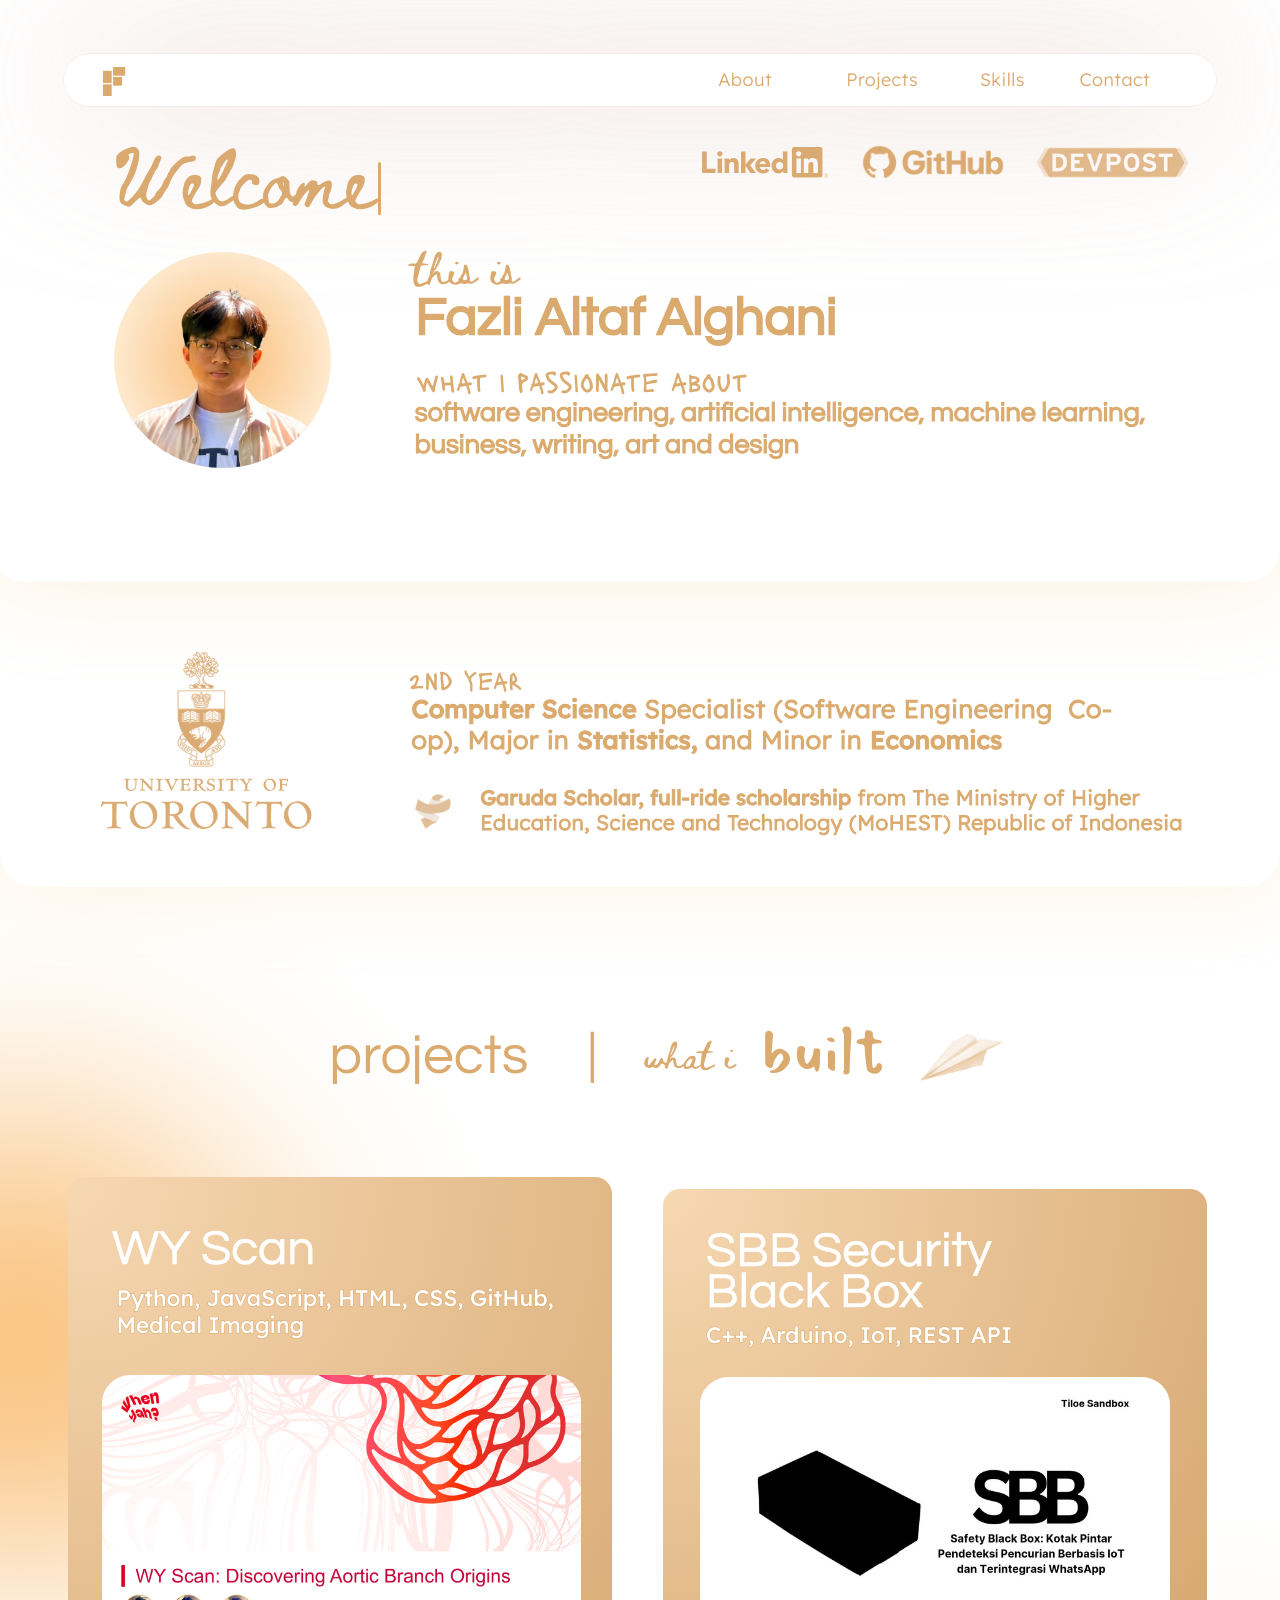
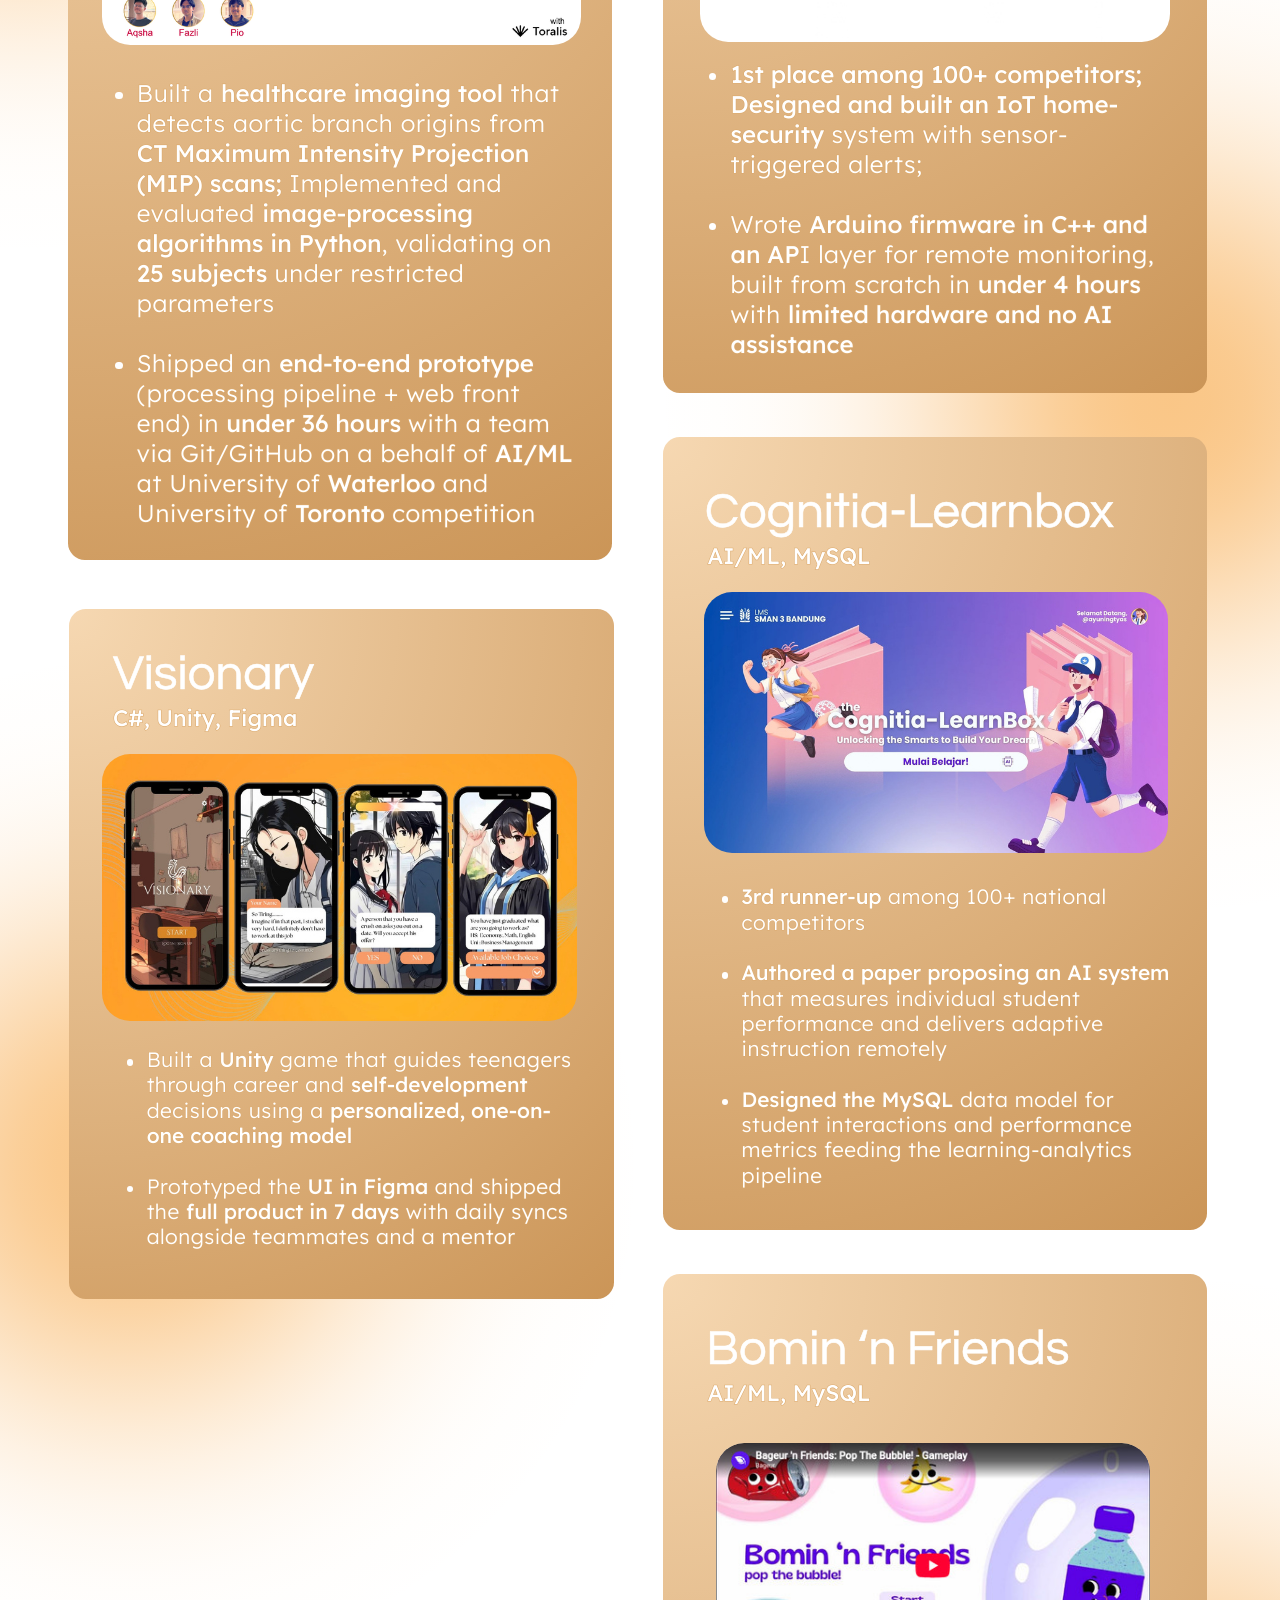
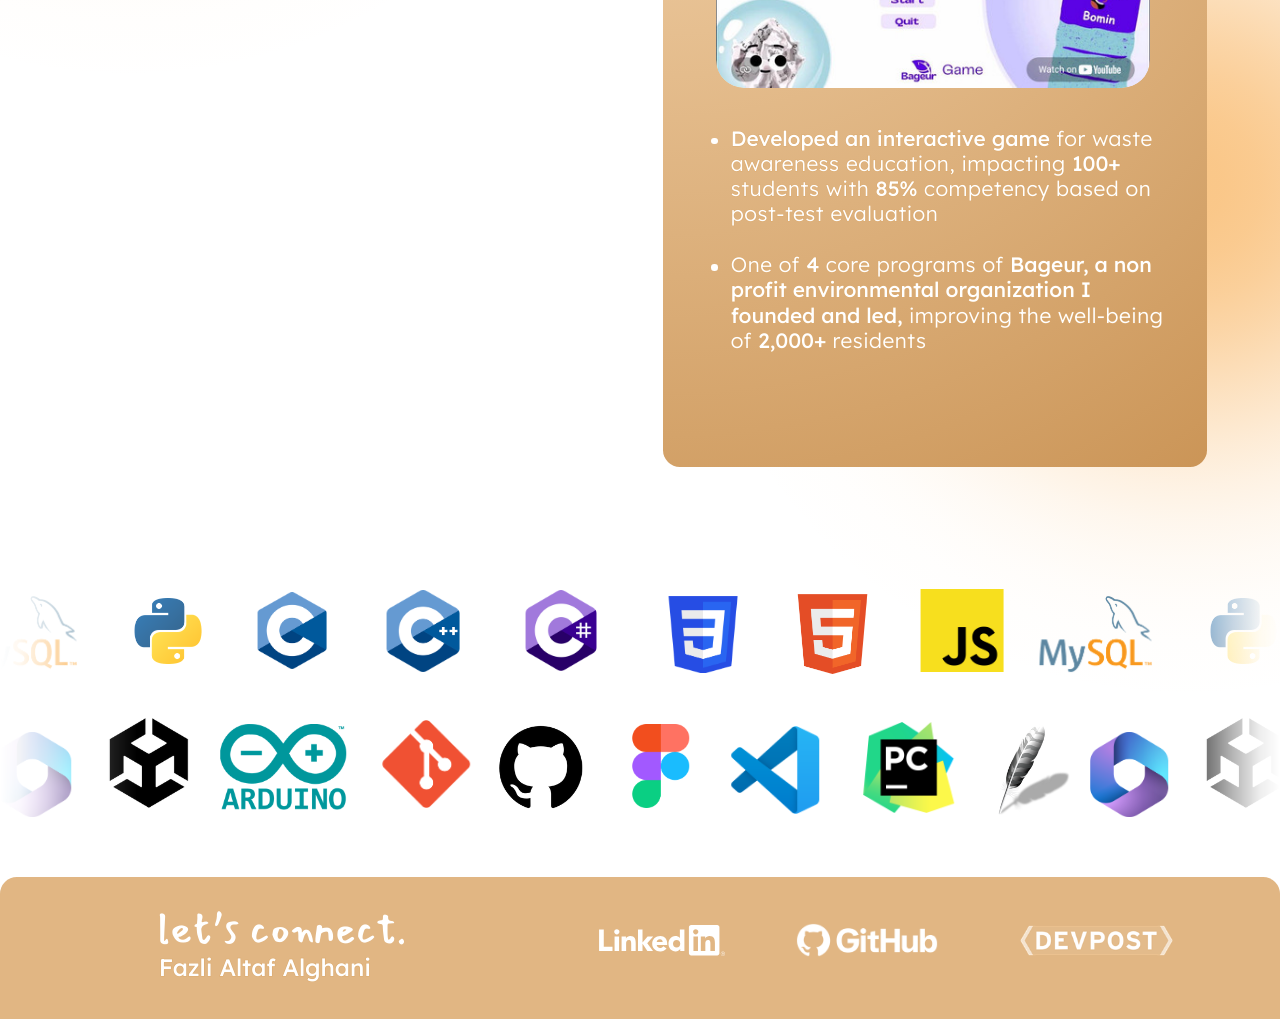
==== commit 250cc5b5: "VERSION V2.1" ====
--- a/index.html
+++ b/index.html
@@ -21,10 +21,10 @@
 @font-face{font-family:'Mansalva';src:url([data-uri]) format('woff2');font-weight:400;font-style:normal;font-display:swap}
 @font-face{font-family:'Lacquer';src:url([data-uri]) format('woff2');font-weight:400;font-style:normal;font-display:swap}
 
-html{scroll-behavior:smooth}
+html{scroll-behavior:smooth;-webkit-text-size-adjust:100%;text-size-adjust:100%}
 body{margin:0;background:#fff}
 .fp{width:100%;background:#fff;overflow-x:clip;color:#dbaa6e;-webkit-font-smoothing:antialiased;-moz-osx-font-smoothing:grayscale;text-rendering:geometricPrecision}
-.stage{position:relative;width:1366px;height:3706px;display:flow-root}
+.stage{position:relative;width:1366px;height:4503px;display:flow-root}
 .fp h1,.fp h2,.fp h3,.fp p{font-weight:400}
 .lx b{font-weight:460;letter-spacing:-.002em}
 .ol{-webkit-text-stroke:.0466em #dbaa6e;paint-order:stroke fill}
@@ -66,6 +66,11 @@
 .track:hover{animation-play-state:paused}
 .sk-i{transition:transform .3s cubic-bezier(.3,1.5,.5,1)}
 .sk-i:hover{transform:scale(1.14)}
+/* project video: rounded like the screenshots; the YouTube player sits on top of its preview picture */
+.vid{-webkit-mask-image:-webkit-radial-gradient(white,black)}
+.vid-fb{display:block;width:100%;height:100%}
+.vid iframe{position:absolute;left:0;top:0;width:100%;height:100%;border:0;display:block}
+.vid.live .vid-fb{visibility:hidden}
 /* load-in */
 .ld{animation:ldUp .95s cubic-bezier(.2,.7,.2,1) backwards}
 .ld-drop{animation-name:ldDrop}
@@ -96,22 +101,133 @@
 @keyframes mq1{from{transform:translateX(-2151.92px)}to{transform:translateX(-3299.81px)}}
 @keyframes mq2{from{transform:translateX(-2225.9px)}to{transform:translateX(-1055.24px)}}
 .stage{zoom:var(--z,1)}
+
+/* ============ phone layout: only shown below 760px (see the switch at the end) ============ */
+.mob{display:none;position:relative;container-type:inline-size;color:#dbaa6e;-webkit-tap-highlight-color:transparent}
+.mob .lx{font-family:'Lexend',sans-serif;font-weight:300;letter-spacing:.025em}
+.mob .qs{font-family:'Questrial',sans-serif;font-weight:400}
+.mob .be{font-family:'Beth Ellen',cursive;font-weight:400}
+.mob .ms{font-family:'Mansalva',cursive;font-weight:400}
+.mob .lq{font-family:'Lacquer',sans-serif;font-weight:400}
+:where(.mob) :where(p,h1,h2,h3,ul){margin:0;padding:0}
+.mob img{max-width:none}
+.m-in{max-width:560px;margin:0 auto}
+.nw{white-space:nowrap}
+.mob a:focus-visible,.mob button:focus-visible{outline:2px solid #b9803f;outline-offset:3px}
+#m-about,#m-projects,#m-skills,#m-contact{scroll-margin-top:74px}
+/* nav */
+.m-nav{position:sticky;top:10px;z-index:50;display:flex;align-items:center;justify-content:space-between;box-sizing:border-box;height:52px;margin:12px 12px 0;padding:0 4px;border-radius:26px;background:#fff;box-shadow:0 0 0 1px rgba(208,172,155,.12),0 8px 40px rgba(208,172,155,.42);transition:box-shadow .5s ease}
+.m-nav.stuck{box-shadow:0 12px 30px -10px rgba(190,140,95,.45),0 0 0 1px rgba(219,170,110,.16)}
+.m-logo{display:flex;align-items:center;justify-content:center;flex:none;width:44px;height:44px;border-radius:22px}
+.m-logo svg{display:block;width:18px;height:23.86px;transition:transform .4s cubic-bezier(.3,1.6,.5,1)}
+.m-logo:active svg{transform:rotate(-8deg) scale(1.12)}
+.m-links{display:flex;align-items:center;min-width:0}
+.m-lk{display:flex;align-items:center;height:44px;padding:0 8px;padding:0 clamp(5px,2.2cqi,12px);font-size:14px;font-size:clamp(12.5px,3.6cqi,15.5px);color:#dca96d;text-decoration:none;white-space:nowrap;border-radius:22px;transition:color .25s ease,background-color .25s ease}
+.m-lk:active{color:#b9803f;background:rgba(219,170,110,.12)}
+/* hero */
+.m-hero{position:relative;z-index:3;margin-top:-64px;padding:88px 24px 22px;background:#fff;border-radius:0 0 30px 30px;box-shadow:0 0 60px rgba(247,201,147,.36)}
+.m-wel{font-size:34px;font-size:clamp(26px,calc((100cqi - 48px) / 9.9),52px);line-height:1.3;height:1.3em;white-space:nowrap;color:#dbaa6e}
+.m-id{display:flex;align-items:center;gap:16px;gap:clamp(12px,4.2cqi,22px);margin-top:14px}
+.m-photo{display:block;flex:none;width:112px;height:112px;width:clamp(88px,29cqi,150px);height:clamp(88px,29cqi,150px);border-radius:50%;object-fit:cover}
+.m-idt{min-width:0}
+.m-this{font-size:22px;font-size:clamp(18px,5.6cqi,26px);line-height:1.25}
+.m-name{margin-top:2px;font-size:30px;font-size:clamp(24px,7.8cqi,38px);line-height:1.08;color:#dbaa6e}
+.m-plab{margin-top:22px;font-size:16px;font-size:clamp(14.5px,4.3cqi,19px);line-height:1.2}
+.m-pass{margin-top:6px;font-size:17px;font-size:clamp(15.5px,4.4cqi,19px);line-height:1.38}
+/* socials */
+.m-soc{display:flex;flex-wrap:wrap;align-items:center;gap:0 22px;margin-top:14px}
+.m-s{display:flex;align-items:center;min-height:44px;border-radius:8px;transition:transform .3s cubic-bezier(.2,.7,.2,1),filter .3s ease}
+.m-s:active{transform:translateY(-2px);filter:brightness(.92)}
+.m-s svg,.m-s img{display:block}
+.m-li svg{width:76px;height:18.6px}
+.m-gh img{width:86px;height:20.7px}
+.m-dp img{width:92px;height:18.9px}
+@supports (width:1cqi){
+  .m-soc{--lw:clamp(62px,19.5cqi,92px)}
+  .m-li svg{width:var(--lw);height:calc(var(--lw) * .2448)}
+  .m-gh img{width:calc(var(--lw) * 1.1308);height:calc(var(--lw) * .2723)}
+  .m-dp img{width:calc(var(--lw) * 1.214);height:calc(var(--lw) * .2484)}
+}
+/* education */
+.m-edu{position:relative;z-index:2;margin-top:-30px;padding:58px 24px 32px;background:#fff;border-radius:0 0 30px 30px;box-shadow:0 0 50px rgba(252,205,150,.32)}
+.m-uoft{display:flex;flex-direction:column;align-items:center;width:max-content}
+.m-crest{display:block;width:30px;height:69.2px;margin-right:5.8px}
+.m-word{display:block;width:125.6px;height:30.92px;margin-top:6px}
+.m-year{margin-top:18px;font-size:16px;font-size:clamp(14.5px,4.3cqi,19px);line-height:1.2}
+.m-deg{margin-top:6px;font-size:16px;font-size:clamp(14.5px,4.2cqi,18px);line-height:1.42}
+.m-sch{display:flex;align-items:flex-start;gap:12px;margin-top:16px}
+.m-sch img{display:block;flex:none;width:30px;height:30px;margin-top:2px}
+.m-sch p{font-size:14px;font-size:clamp(13px,3.75cqi,16px);line-height:1.45}
+/* projects */
+.m-proj{position:relative;z-index:1;padding-top:52px}
+.m-proj::before,.m-proj::after{content:"";position:absolute;left:0;right:0;height:720px;z-index:-1;pointer-events:none}
+.m-proj::before{top:-110px;background:radial-gradient(circle 300px at 0 50%, rgba(249,187,111,0.831) 0%, rgba(249,187,111,0.816) 7.32%, rgba(249,187,111,0.773) 14.64%, rgba(249,187,111,0.702) 21.96%, rgba(249,187,111,0.608) 29.28%, rgba(249,187,111,0.498) 36.6%, rgba(249,187,111,0.388) 43.92%, rgba(249,187,111,0.282) 51.24%, rgba(249,187,111,0.192) 58.55%, rgba(249,187,111,0.122) 65.87%, rgba(249,187,111,0.071) 73.19%, rgba(249,187,111,0.035) 80.51%, rgba(249,187,111,0.016) 87.83%, rgba(249,187,111,0.008) 95.15%, rgba(249,187,111,0) 100%)}
+.m-proj::after{top:42%;background:radial-gradient(circle 300px at 100% 50%, rgba(249,187,111,0.831) 0%, rgba(249,187,111,0.816) 7.32%, rgba(249,187,111,0.773) 14.64%, rgba(249,187,111,0.702) 21.96%, rgba(249,187,111,0.608) 29.28%, rgba(249,187,111,0.498) 36.6%, rgba(249,187,111,0.388) 43.92%, rgba(249,187,111,0.282) 51.24%, rgba(249,187,111,0.192) 58.55%, rgba(249,187,111,0.122) 65.87%, rgba(249,187,111,0.071) 73.19%, rgba(249,187,111,0.035) 80.51%, rgba(249,187,111,0.016) 87.83%, rgba(249,187,111,0.008) 95.15%, rgba(249,187,111,0) 100%)}
+.m-ph{position:relative;width:7.1848em;height:.8em;margin:0 auto;font-size:48px;font-size:min(58px,calc((100cqi - 44px) / 7.1848))}
+.m-ph>*{position:absolute;display:block;margin:0;white-space:nowrap;color:#dbaa6e}
+.m-car{position:relative;margin-top:20px}
+.m-track{position:relative;display:flex;gap:14px;overflow-x:auto;overflow-y:hidden;scroll-snap-type:x mandatory;padding:8px 24px 30px;padding-inline:max(24px,calc((100% - 440px) / 2));overscroll-behavior-x:contain;scrollbar-width:none;-webkit-overflow-scrolling:touch;outline:none}
+.m-track::-webkit-scrollbar{display:none}
+.m-track:focus-visible{box-shadow:inset 0 0 0 2px rgba(185,128,63,.45);border-radius:24px}
+.m-card{flex:0 0 100%;flex:0 0 min(100%,440px);box-sizing:border-box;display:flex;flex-direction:column;min-width:0;padding:24px 22px 26px;border-radius:20px;background:radial-gradient(circle farthest-corner at 0 0, #f6d8b2 0%, #cb9557 100%);box-shadow:0 20px 36px -26px rgba(150,95,40,.6);scroll-snap-align:center;scroll-snap-stop:always;color:#fff;overflow:hidden;overflow-wrap:break-word}
+.m-ct{font-size:30px;font-size:clamp(24px,7.8cqi,34px);line-height:1.04;color:#fff}
+.m-tags{margin-top:8px;font-size:14px;font-size:clamp(13px,3.6cqi,15px);line-height:1.38;color:#fff}
+.m-shot{margin-top:16px;border-radius:16px;overflow:hidden;background:#fff;aspect-ratio:16/9;isolation:isolate}
+.m-shot img{display:block;width:100%;height:100%;object-fit:cover}
+.m-shot.vid{position:relative}
+.m-bul{margin-top:18px;list-style:none;font-size:15px;font-size:clamp(14px,3.85cqi,16px);line-height:1.46;color:#fff}
+.m-bul li{position:relative;padding-left:17px}
+.m-bul li+li{margin-top:.8em}
+.m-bul li::before{content:"";position:absolute;left:1px;top:.62em;width:6px;height:6px;border-radius:50%;background:#fff}
+.m-ctl{display:flex;align-items:center;justify-content:center;gap:8px;margin-top:-6px}
+.m-arr{display:grid;place-items:center;flex:none;width:44px;height:44px;padding:0;border:0;border-radius:50%;background:#fff;color:#c28d52;box-shadow:0 6px 16px -6px rgba(190,140,95,.55),0 0 0 1px rgba(219,170,110,.2);cursor:pointer;transition:opacity .25s ease,transform .25s ease}
+.m-arr:active{transform:scale(.92)}
+.m-arr:disabled{opacity:.35;cursor:default;transform:none}
+.m-arr svg{display:block;width:18px;height:18px}
+.m-arr path{fill:none;stroke:currentColor;stroke-width:2.4;stroke-linecap:round;stroke-linejoin:round}
+.m-dots{display:flex;align-items:center}
+.m-dot{display:grid;place-items:center;flex:none;width:36px;width:min(44px,calc((100cqi - 110px) / 5));height:44px;padding:0;border:0;background:none;cursor:pointer}
+.m-dot::before{content:"";display:block;width:8px;height:8px;border-radius:4px;background:rgba(219,170,110,.38);transition:width .35s cubic-bezier(.2,.7,.2,1),background-color .35s ease}
+.m-dot.on::before{width:22px;background:#dbaa6e}
+/* skills */
+.m-skills{position:relative;z-index:1;margin-top:34px}
+.m-mask{position:relative;overflow:hidden;padding:6px 0;-webkit-mask-image:linear-gradient(90deg,transparent 0,rgba(0,0,0,.07) 2.2%,rgba(0,0,0,.3) 5.3%,rgba(0,0,0,.62) 8.8%,rgba(0,0,0,.88) 12%,#000 15%,#000 85%,rgba(0,0,0,.88) 88%,rgba(0,0,0,.62) 91.2%,rgba(0,0,0,.3) 94.7%,rgba(0,0,0,.07) 97.8%,transparent 100%);mask-image:linear-gradient(90deg,transparent 0,rgba(0,0,0,.07) 2.2%,rgba(0,0,0,.3) 5.3%,rgba(0,0,0,.62) 8.8%,rgba(0,0,0,.88) 12%,#000 15%,#000 85%,rgba(0,0,0,.88) 88%,rgba(0,0,0,.62) 91.2%,rgba(0,0,0,.3) 94.7%,rgba(0,0,0,.07) 97.8%,transparent 100%)}
+.m-row{position:relative}
+.m-row+.m-row{margin-top:18px}
+.m-tr{position:absolute;left:0;top:0;display:flex;will-change:transform}
+.m-copy{position:relative;flex:none}
+.m-copy img{position:absolute;display:block}
+.mmq1{animation:mmq1 27s linear infinite}
+.mmq2{animation:mmq2 28s linear infinite}
+/* footer */
+.m-foot{position:relative;z-index:1;margin-top:40px;padding:34px 24px 40px;background:#e1b683;border-radius:22px 22px 0 0;color:#fff}
+.m-lc{font-size:38px;font-size:clamp(32px,10cqi,46px);line-height:1.1;color:#fff}
+.m-fn{margin-top:4px;font-size:18px;font-size:clamp(16px,4.7cqi,20px);line-height:1.3;color:#fff}
+.m-foot .m-soc{margin-top:14px}
+/* motion off */
+.still .mmq1,.still .mmq2{animation:none!important}
+@media (prefers-reduced-motion:reduce){.mmq1,.mmq2{animation:none!important}}
+@keyframes mmq1{from{transform:translateX(-552.21px)}to{transform:translateX(-1183.56px)}}
+@keyframes mmq2{from{transform:translateX(-1224.25px)}to{transform:translateX(-580.38px)}}
+@media (max-width:759.98px){.fp .stage{display:none!important}.fp .mob{display:block}}
 </style>
 <script>(function(){var d=document.documentElement;function f(){var w=d.clientWidth||window.innerWidth;d.style.setProperty('--z',(w/1366).toFixed(5));}f();window.addEventListener('resize',f);if(window.ResizeObserver){new ResizeObserver(f).observe(d);}})();</script>
 </head>
 <body>
-<div class="fp">
+<!-- Bomin 'n Friends video: to swap it, paste another YouTube link into data-video below -->
+<div class="fp" data-video="https://www.youtube.com/watch?v=ku09g4htRmA">
 <div class="stage" id="stage">
 <nav class="nav ld ld-drop" id="nav" aria-label="Main" style="position:sticky;top:16px;z-index:50;margin:58.1px 0 0 67.87px;width:1230px;height:55.2px;border-radius:27.6px;background:#fff"><a class="logo" href="#about" aria-label="Back to top" style="position:absolute;left:32.24px;top:6.71px;width:44px;height:44px;display:block"><svg viewBox="110.25 71.089 23.723 31.443" width="23.72" height="31.44" aria-hidden="true" focusable="false" style="position:absolute;left:10.14px;top:6.28px;width:23.72px;height:31.44px;display:block"><g fill="#dca96d"><rect x="110.25" y="75.157" width="9.254" height="12.977"></rect><rect x="110.25" y="89.555" width="9.254" height="12.977"></rect><rect x="120.994" y="71.089" width="12.977" height="9.254"></rect><rect x="120.994" y="81.718" width="9.507" height="9.254"></rect></g></svg></a><a class="lk lx" href="#about" style="position:absolute;left:684.66px;top:5.31px;height:44px;padding:0 14px;font-family:'Lexend',sans-serif;font-weight:300;letter-spacing:.025em;font-size:19.3px;line-height:44px;color:#dca96d;text-decoration:none;white-space:nowrap">About</a><a class="lk lx" href="#projects" style="position:absolute;left:821.33px;top:5.31px;height:44px;padding:0 14px;font-family:'Lexend',sans-serif;font-weight:300;letter-spacing:.025em;font-size:19.3px;line-height:44px;color:#dca96d;text-decoration:none;white-space:nowrap">Projects</a><a class="lk lx" href="#skills" style="position:absolute;left:963.88px;top:5.31px;height:44px;padding:0 14px;font-family:'Lexend',sans-serif;font-weight:300;letter-spacing:.025em;font-size:19.3px;line-height:44px;color:#dca96d;text-decoration:none;white-space:nowrap">Skills</a><a class="lk lx" href="#contact" style="position:absolute;left:1070.09px;top:5.31px;height:44px;padding:0 14px;font-family:'Lexend',sans-serif;font-weight:300;letter-spacing:.025em;font-size:19.3px;line-height:44px;color:#dca96d;text-decoration:none;white-space:nowrap">Contact</a></nav>
-<div class="bg" aria-hidden="true" style="position:absolute;left:0;top:0;width:1366px;height:3706px;overflow:hidden;pointer-events:none"><div style="position:absolute;left:-523.04px;top:885.77px;width:1093px;height:1093px;background:radial-gradient(circle closest-side, rgba(249,187,111,0.831) 0%, rgba(249,187,111,0.816) 7.32%, rgba(249,187,111,0.773) 14.64%, rgba(249,187,111,0.702) 21.96%, rgba(249,187,111,0.608) 29.28%, rgba(249,187,111,0.498) 36.6%, rgba(249,187,111,0.388) 43.92%, rgba(249,187,111,0.282) 51.24%, rgba(249,187,111,0.192) 58.55%, rgba(249,187,111,0.122) 65.87%, rgba(249,187,111,0.071) 73.19%, rgba(249,187,111,0.035) 80.51%, rgba(249,187,111,0.016) 87.83%, rgba(249,187,111,0.008) 95.15%, rgba(249,187,111,0) 100%)"></div>
+<div class="bg" aria-hidden="true" style="position:absolute;left:0;top:0;width:1366px;height:4503px;overflow:hidden;pointer-events:none"><div style="position:absolute;left:-523.04px;top:885.77px;width:1093px;height:1093px;background:radial-gradient(circle closest-side, rgba(249,187,111,0.831) 0%, rgba(249,187,111,0.816) 7.32%, rgba(249,187,111,0.773) 14.64%, rgba(249,187,111,0.702) 21.96%, rgba(249,187,111,0.608) 29.28%, rgba(249,187,111,0.498) 36.6%, rgba(249,187,111,0.388) 43.92%, rgba(249,187,111,0.282) 51.24%, rgba(249,187,111,0.192) 58.55%, rgba(249,187,111,0.122) 65.87%, rgba(249,187,111,0.071) 73.19%, rgba(249,187,111,0.035) 80.51%, rgba(249,187,111,0.016) 87.83%, rgba(249,187,111,0.008) 95.15%, rgba(249,187,111,0) 100%)"></div>
 <div style="position:absolute;left:0px;top:459.2px;width:1366px;height:487.33px;border-radius:36px;background:#fff;box-shadow:0 0 86px rgba(252,205,150,.30)"></div>
 <div style="position:absolute;left:-10.13px;top:-39.73px;width:1376.13px;height:661.06px;border-radius:36px;background:#fff;box-shadow:0 0 96px rgba(247,201,147,.34)"></div>
 <div style="position:absolute;left:703.84px;top:1592.35px;width:1093px;height:1093px;background:radial-gradient(circle closest-side, rgba(249,187,111,0.831) 0%, rgba(249,187,111,0.816) 7.32%, rgba(249,187,111,0.773) 14.64%, rgba(249,187,111,0.702) 21.96%, rgba(249,187,111,0.608) 29.28%, rgba(249,187,111,0.498) 36.6%, rgba(249,187,111,0.388) 43.92%, rgba(249,187,111,0.282) 51.24%, rgba(249,187,111,0.192) 58.55%, rgba(249,187,111,0.122) 65.87%, rgba(249,187,111,0.071) 73.19%, rgba(249,187,111,0.035) 80.51%, rgba(249,187,111,0.016) 87.83%, rgba(249,187,111,0.008) 95.15%, rgba(249,187,111,0) 100%)"></div>
-<div style="position:absolute;left:-394.09px;top:2272.53px;width:1093px;height:1093px;background:radial-gradient(circle closest-side, rgba(249,187,111,0.831) 0%, rgba(249,187,111,0.816) 7.32%, rgba(249,187,111,0.773) 14.64%, rgba(249,187,111,0.702) 21.96%, rgba(249,187,111,0.608) 29.28%, rgba(249,187,111,0.498) 36.6%, rgba(249,187,111,0.388) 43.92%, rgba(249,187,111,0.282) 51.24%, rgba(249,187,111,0.192) 58.55%, rgba(249,187,111,0.122) 65.87%, rgba(249,187,111,0.071) 73.19%, rgba(249,187,111,0.035) 80.51%, rgba(249,187,111,0.016) 87.83%, rgba(249,187,111,0.008) 95.15%, rgba(249,187,111,0) 100%)"></div></div>
+<div style="position:absolute;left:-409.8px;top:2406.11px;width:1093px;height:1093px;background:radial-gradient(circle closest-side, rgba(249,187,111,0.831) 0%, rgba(249,187,111,0.816) 7.32%, rgba(249,187,111,0.773) 14.64%, rgba(249,187,111,0.702) 21.96%, rgba(249,187,111,0.608) 29.28%, rgba(249,187,111,0.498) 36.6%, rgba(249,187,111,0.388) 43.92%, rgba(249,187,111,0.282) 51.24%, rgba(249,187,111,0.192) 58.55%, rgba(249,187,111,0.122) 65.87%, rgba(249,187,111,0.071) 73.19%, rgba(249,187,111,0.035) 80.51%, rgba(249,187,111,0.016) 87.83%, rgba(249,187,111,0.008) 95.15%, rgba(249,187,111,0) 100%)"></div>
+<div style="position:absolute;left:719.75px;top:3067px;width:1093px;height:1093px;background:radial-gradient(circle closest-side, rgba(249,187,111,0.831) 0%, rgba(249,187,111,0.816) 7.32%, rgba(249,187,111,0.773) 14.64%, rgba(249,187,111,0.702) 21.96%, rgba(249,187,111,0.608) 29.28%, rgba(249,187,111,0.498) 36.6%, rgba(249,187,111,0.388) 43.92%, rgba(249,187,111,0.282) 51.24%, rgba(249,187,111,0.192) 58.55%, rgba(249,187,111,0.122) 65.87%, rgba(249,187,111,0.071) 73.19%, rgba(249,187,111,0.035) 80.51%, rgba(249,187,111,0.016) 87.83%, rgba(249,187,111,0.008) 95.15%, rgba(249,187,111,0) 100%)"></div></div>
 <div id="about" aria-hidden="true" style="position:absolute;left:0;top:0px;width:1px;height:1px"></div>
 <div id="projects" aria-hidden="true" style="position:absolute;left:0;top:1010px;width:1px;height:1px"></div>
-<div id="skills" aria-hidden="true" style="position:absolute;left:0;top:3100px;width:1px;height:1px"></div>
-<div id="contact" aria-hidden="true" style="position:absolute;left:0;top:3545.85px;width:1px;height:1px"></div>
+<div id="skills" aria-hidden="true" style="position:absolute;left:0;top:3905.27px;width:1px;height:1px"></div>
+<div id="contact" aria-hidden="true" style="position:absolute;left:0;top:4351.12px;width:1px;height:1px"></div>
 <p class="be ld t1" style="position:absolute;left:121.17px;top:149.27px;margin:0;padding:0;font-family:'Beth Ellen',cursive;font-weight:400;font-size:63.06px;line-height:80px;color:#dbaa6e;white-space:nowrap"><span class="sr">Welcome</span><span class="tw" aria-hidden="true" id="tw">Welcome</span><span class="caret" aria-hidden="true"></span></p>
 <div class="ld ld-fade t3"><a class="soc " href="https://www.linkedin.com/in/fazlialtaf/" target="_blank" rel="noopener noreferrer" aria-label="LinkedIn" style="position:absolute;left:749.07px;top:156.93px;width:134.53px;height:32.93px;display:block"><svg viewBox="0 0 134.53 32.93" width="134.53" height="32.93" aria-hidden="true" focusable="false" style="display:block;width:100%;height:100%;overflow:visible"><path fill="#dbaa6e" d="M132.6 30.75C132.93 30.75 133.2 30.49 133.21 30.15C133.21 30.14 133.21 30.12 133.21 30.11C133.21 29.66 132.94 29.44 132.38 29.44L131.47 29.44L131.47 31.81L131.81 31.81L131.81 30.78L132.23 30.78L132.24 30.79L132.89 31.81L133.25 31.81L132.55 30.76L132.6 30.75L132.6 30.75M132.21 30.51L131.81 30.51L131.81 29.71L132.31 29.71C132.57 29.71 132.86 29.76 132.86 30.09C132.86 30.48 132.56 30.51 132.2 30.51Z M0.06 4.86L5.08 4.86L5.08 23.15L14.38 23.15L14.38 27.78L0.06 27.78L0.06 4.86Z M16.6 12.24L21.42 12.24L21.42 27.78L16.6 27.78L16.6 12.24M19.01 4.52C20.56 4.52 21.81 5.77 21.81 7.32C21.81 8.86 20.56 10.11 19.01 10.11C17.47 10.11 16.21 8.86 16.21 7.32C16.21 5.77 17.47 4.52 19.01 4.52Z M41.6 4.86L46.43 4.86L46.43 18.56L51.9 12.24L57.81 12.24L51.48 19.43L57.68 27.78L51.61 27.78L46.49 20.1L46.43 20.1L46.43 27.78L41.61 27.78L41.61 4.86L41.6 4.86Z M24.1 12.24L28.73 12.24L28.73 14.37L28.8 14.37C29.74 12.75 31.5 11.79 33.37 11.86C38.26 11.86 39.16 15.07 39.16 19.26L39.16 27.78L34.34 27.78L34.34 20.22C34.34 18.42 34.3 16.1 31.82 16.1C29.34 16.1 28.93 18.06 28.93 20.09L28.93 27.77L24.1 27.77L24.1 12.24L24.1 12.24Z M67.97 18.2C68.01 16.6 66.74 15.28 65.15 15.24C65.1 15.24 65.05 15.24 65.01 15.24C63.25 15.13 61.74 16.45 61.6 18.2L67.97 18.2L67.97 18.2M72.06 25.09C70.43 27.06 68.01 28.19 65.46 28.18C60.64 28.18 56.77 24.96 56.77 19.97C56.77 14.98 60.63 11.77 65.46 11.77C69.97 11.77 72.8 14.98 72.8 19.97L72.8 21.48L61.6 21.48C61.89 23.26 63.44 24.55 65.23 24.51C66.63 24.5 67.93 23.78 68.68 22.61L72.06 25.08L72.06 25.09Z M82.85 16C80.44 16 78.99 17.61 78.99 19.95C78.99 22.3 80.44 23.91 82.85 23.91C85.26 23.91 86.72 22.3 86.72 19.95C86.72 17.6 85.27 16 82.85 16M91.16 27.77L86.72 27.77L86.72 25.71L86.65 25.71C85.52 27.23 83.75 28.14 81.85 28.16C77.22 28.16 74.17 24.81 74.17 20.08C74.17 15.74 76.87 11.75 81.31 11.75C83.31 11.75 85.17 12.29 86.26 13.81L86.33 13.81L86.33 4.85L91.15 4.85L91.15 27.77L91.16 27.77Z M123.73 27.78L118.9 27.78L118.9 20.23C118.9 18.43 118.87 16.11 116.39 16.11C113.92 16.11 113.5 18.07 113.5 20.1L113.5 27.78L108.67 27.78L108.67 12.25L113.31 12.25L113.31 14.37L113.37 14.37C114.31 12.76 116.07 11.79 117.94 11.86C122.83 11.86 123.73 15.08 123.73 19.26L123.73 27.78L123.73 27.78M103.23 10.12C101.68 10.12 100.43 8.87 100.43 7.32C100.43 5.78 101.68 4.52 103.22 4.52C104.77 4.52 106.03 5.78 106.03 7.32C106.03 8.87 104.77 10.12 103.23 10.12M105.64 27.78L100.81 27.78L100.81 12.25L105.64 12.25L105.64 27.78L105.64 27.78M126.13 0.04L98.39 0.04C97.07 0.03 96 1.08 95.98 2.39L95.98 30.25C96 31.56 97.07 32.61 98.39 32.6L126.13 32.6C127.45 32.62 128.53 31.56 128.54 30.25L128.54 2.39C128.52 1.07 127.45 0.02 126.13 0.04Z M132.25 28.39C131.02 28.4 130.04 29.41 130.05 30.63C130.06 31.86 131.06 32.84 132.29 32.83C133.52 32.82 134.5 31.81 134.49 30.59C134.48 29.38 133.5 28.4 132.29 28.39L132.25 28.39M132.25 32.58C131.17 32.59 130.29 31.74 130.27 30.66C130.25 29.59 131.11 28.7 132.18 28.68C133.26 28.67 134.14 29.52 134.16 30.6L134.16 30.63C134.18 31.68 133.35 32.55 132.3 32.58L132.25 32.58Z"></path></svg></a>
 <a class="soc " href="https://github.com/fazlialghani" target="_blank" rel="noopener noreferrer" aria-label="GitHub" style="position:absolute;left:919.49px;top:154.93px;width:152.13px;height:36.63px;display:block"><img src="assets/github-tan.png" alt="" width="152" height="37" style="display:block;width:100%;height:100%"></a>
@@ -119,7 +235,7 @@
 <img class="photo ld ld-pop t2" src="assets/photo.jpg" alt="Portrait of Fazli Altaf Alghani" width="231" height="231" style="position:absolute;left:122.11px;top:268.4px;width:231.2px;height:231.2px;display:block;border-radius:50%;object-fit:cover">
 <p class="be ld t2" style="position:absolute;left:440.52px;top:264.13px;margin:0;padding:0;font-family:'Beth Ellen',cursive;font-weight:400;font-size:34.52px;line-height:44px;color:#dbaa6e;white-space:nowrap">this is</p>
 <h1 class="qs olq ld t3" style="position:absolute;left:443.73px;top:309.6px;margin:0;padding:0;font-family:'Questrial',sans-serif;font-weight:400;font-size:56.52px;line-height:64px;color:#dbaa6e;white-space:nowrap">Fazli Altaf Alghani</h1>
-<p class="lq ld t4" style="position:absolute;left:444.03px;top:387.07px;margin:0;padding:0;font-family:'Lacquer',sans-serif;font-weight:400;font-size:31.34px;line-height:38px;color:#dbaa6e;white-space:nowrap">what i passionate at</p>
+<p class="lq ld t4" style="position:absolute;left:444.03px;top:387.07px;margin:0;padding:0;font-family:'Lacquer',sans-serif;font-weight:400;font-size:31.34px;line-height:38px;color:#dbaa6e;white-space:nowrap">what i passionate about</p>
 <p class="qs olq ld t5" style="position:absolute;left:442.61px;top:424.46px;margin:0;padding:0;font-family:'Questrial',sans-serif;font-weight:400;font-size:28.85px;line-height:34.04px;color:#dbaa6e;white-space:nowrap">software engineering, artificial intelligence, machine learning,<br>business, writing, art and design</p>
 <div class="rv zoom" style="position:absolute;left:100px;top:688px;width:240px;height:204px"><img class="" src="assets/uoft-crest.png" alt="University of Toronto crest" width="54" height="125" style="position:absolute;left:87.42px;top:6.01px;width:54.14px;height:124.84px;display:block"><img class="" src="assets/uoft-wordmark.png" alt="University of Toronto" width="227" height="56" style="position:absolute;left:6.42px;top:141.79px;width:226.62px;height:55.79px;display:block"></div>
 <p class="lq rv d1" style="position:absolute;left:436.34px;top:708.24px;margin:0;padding:0;font-family:'Lacquer',sans-serif;font-weight:400;font-size:28.77px;line-height:36px;color:#dbaa6e;white-space:nowrap">2nd year</p>
@@ -157,22 +273,77 @@
 <ul class="lx ol" style="position:absolute;left:82.5px;top:468.3px;margin:0;padding:0;list-style:none;font-family:'Lexend',sans-serif;font-weight:300;letter-spacing:.025em;font-size:22.23px;line-height:27px;color:#fff;white-space:nowrap"><li style="margin:0;padding:0">Built a <b>Unity</b> game that guides teenagers<br>through career and <b>self-development</b><br>decisions using a <b>personalized, one-on-</b><br><b>one coaching model</b></li><li style="margin:0;padding:0;margin-top:27px">Prototyped the <b>UI in Figma</b> and shipped<br>the <b>full product in 7 days</b> with daily syncs<br>alongside teammates and a mentor</li></ul>
 <span aria-hidden="true" style="position:absolute;left:61.34px;top:480.2px;width:7.07px;height:7.07px;border-radius:50%;background:#fff"></span>
 <span aria-hidden="true" style="position:absolute;left:61.34px;top:615.13px;width:7.07px;height:7.07px;border-radius:50%;background:#fff"></span></article></div>
+<div class="rv d1" style="position:absolute;left:707.05px;top:3067px;width:581.37px;height:846.31px"><article class="card" style="position:relative;width:100%;height:100%;border-radius:18px;background:radial-gradient(circle farthest-corner at 0 0, #f6d8b2 0%, #cb9557 100%)"><h3 class="qs olw" style="position:absolute;left:46.74px;top:59.95px;margin:0;padding:0;font-family:'Questrial',sans-serif;font-weight:400;font-size:52.51px;line-height:44px;color:#fff;white-space:nowrap">Bomin ‘n Friends</h3>
+<div class="lx ol" style="position:absolute;left:48.02px;top:112.33px;margin:0;padding:0;font-family:'Lexend',sans-serif;font-weight:300;letter-spacing:.025em;font-size:24.06px;line-height:29.22px;color:#fff;white-space:nowrap"><b>AI/ML, MySQL</b></div>
+<div class="shot vid" style="position:absolute;left:56.64px;top:180.57px;width:464px;height:261px;border-radius:30px;overflow:hidden;background:#fff"><a class="vid-fb" href="https://www.youtube.com/watch?v=ku09g4htRmA" target="_blank" rel="noopener noreferrer" aria-label="Watch Bageur ‘n Friends: Pop The Bubble! gameplay video on YouTube"><img src="assets/bomin-video.jpg" alt="" width="464" height="261" loading="lazy" decoding="async" style="display:block;width:100%;height:100%;object-fit:cover"></a></div>
+<ul class="lx ol" style="position:absolute;left:72.87px;top:483.04px;margin:0;padding:0;list-style:none;font-family:'Lexend',sans-serif;font-weight:300;letter-spacing:.025em;font-size:22.23px;line-height:27px;color:#fff;white-space:nowrap"><li style="margin:0;padding:0"><b>Developed an interactive game</b> for waste<br>awareness education, impacting <b>100+</b><br>students with <b>85%</b> competency based on<br>post-test evaluation</li><li style="margin:0;padding:0;margin-top:27px">One of <b>4</b> core programs of <b>Bageur, a non</b><br><b>profit environmental organization I</b><br><b>founded and led,</b> improving the well-being<br>of <b>2,000+</b> residents</li></ul>
+<span aria-hidden="true" style="position:absolute;left:51.71px;top:494.88px;width:7px;height:7px;border-radius:50%;background:#fff"></span>
+<span aria-hidden="true" style="position:absolute;left:51.71px;top:629.88px;width:7px;height:7px;border-radius:50%;background:#fff"></span></article></div>
 <h2 class="sr">Skills: languages, tools and frameworks</h2>
-<div class="skills" style="position:absolute;left:0;top:3190px;width:1366px;height:316px;overflow:hidden"><div class="rv" style="position:absolute;left:0;top:40.48px;width:1366px;height:106.09px"><div class="track mq1" style="position:absolute;left:0;top:0;height:106.09px;width:5739.47px;display:flex;transform:translateX(-2151.92px);animation-duration:27.33s"><div class="sk-copy" aria-hidden="true" style="position:relative;flex:0 0 1147.89px;width:1147.89px;height:106.09px"><img class="sk-i" src="assets/i-python.png" alt="" title="Python" width="71" height="71" decoding="async" style="position:absolute;left:0px;top:17.19px;width:71px;height:71px;display:block"><img class="sk-i" src="assets/i-c.png" alt="" title="C" width="74" height="82" decoding="async" style="position:absolute;left:130.88px;top:11.47px;width:74px;height:82px;display:block"><img class="sk-i" src="assets/i-cpp.png" alt="" title="C++" width="78" height="88" decoding="async" style="position:absolute;left:268.72px;top:8.56px;width:78px;height:88px;display:block"><img class="sk-i" src="assets/i-csharp.png" alt="" title="C#" width="76" height="86" decoding="async" style="position:absolute;left:416.85px;top:9.11px;width:76px;height:86px;display:block"><img class="sk-i" src="assets/i-css.png" alt="" title="CSS3" width="73" height="82" decoding="async" style="position:absolute;left:569.84px;top:15.24px;width:73px;height:82.13px;display:block"><img class="sk-i" src="assets/i-html.png" alt="" title="HTML5" width="75" height="84" decoding="async" style="position:absolute;left:707.41px;top:13.6px;width:74.92px;height:84.49px;display:block"><img class="sk-i" src="assets/i-js.png" alt="" title="JavaScript" width="88" height="88" decoding="async" style="position:absolute;left:839.02px;top:8px;width:88px;height:88px;display:block"><img class="sk-i" src="assets/i-mysql.png" alt="" title="MySQL" width="122" height="83" decoding="async" style="position:absolute;left:964.82px;top:13.78px;width:121.66px;height:83.41px;display:block"></div><div class="sk-copy" aria-hidden="true" style="position:relative;flex:0 0 1147.89px;width:1147.89px;height:106.09px"><img class="sk-i" src="assets/i-python.png" alt="" title="Python" width="71" height="71" decoding="async" style="position:absolute;left:0px;top:17.19px;width:71px;height:71px;display:block"><img class="sk-i" src="assets/i-c.png" alt="" title="C" width="74" height="82" decoding="async" style="position:absolute;left:130.88px;top:11.47px;width:74px;height:82px;display:block"><img class="sk-i" src="assets/i-cpp.png" alt="" title="C++" width="78" height="88" decoding="async" style="position:absolute;left:268.72px;top:8.56px;width:78px;height:88px;display:block"><img class="sk-i" src="assets/i-csharp.png" alt="" title="C#" width="76" height="86" decoding="async" style="position:absolute;left:416.85px;top:9.11px;width:76px;height:86px;display:block"><img class="sk-i" src="assets/i-css.png" alt="" title="CSS3" width="73" height="82" decoding="async" style="position:absolute;left:569.84px;top:15.24px;width:73px;height:82.13px;display:block"><img class="sk-i" src="assets/i-html.png" alt="" title="HTML5" width="75" height="84" decoding="async" style="position:absolute;left:707.41px;top:13.6px;width:74.92px;height:84.49px;display:block"><img class="sk-i" src="assets/i-js.png" alt="" title="JavaScript" width="88" height="88" decoding="async" style="position:absolute;left:839.02px;top:8px;width:88px;height:88px;display:block"><img class="sk-i" src="assets/i-mysql.png" alt="" title="MySQL" width="122" height="83" decoding="async" style="position:absolute;left:964.82px;top:13.78px;width:121.66px;height:83.41px;display:block"></div><div class="sk-copy" style="position:relative;flex:0 0 1147.89px;width:1147.89px;height:106.09px"><img class="sk-i" src="assets/i-python.png" alt="Python" title="Python" width="71" height="71" decoding="async" style="position:absolute;left:0px;top:17.19px;width:71px;height:71px;display:block"><img class="sk-i" src="assets/i-c.png" alt="C" title="C" width="74" height="82" decoding="async" style="position:absolute;left:130.88px;top:11.47px;width:74px;height:82px;display:block"><img class="sk-i" src="assets/i-cpp.png" alt="C++" title="C++" width="78" height="88" decoding="async" style="position:absolute;left:268.72px;top:8.56px;width:78px;height:88px;display:block"><img class="sk-i" src="assets/i-csharp.png" alt="C#" title="C#" width="76" height="86" decoding="async" style="position:absolute;left:416.85px;top:9.11px;width:76px;height:86px;display:block"><img class="sk-i" src="assets/i-css.png" alt="CSS3" title="CSS3" width="73" height="82" decoding="async" style="position:absolute;left:569.84px;top:15.24px;width:73px;height:82.13px;display:block"><img class="sk-i" src="assets/i-html.png" alt="HTML5" title="HTML5" width="75" height="84" decoding="async" style="position:absolute;left:707.41px;top:13.6px;width:74.92px;height:84.49px;display:block"><img class="sk-i" src="assets/i-js.png" alt="JavaScript" title="JavaScript" width="88" height="88" decoding="async" style="position:absolute;left:839.02px;top:8px;width:88px;height:88px;display:block"><img class="sk-i" src="assets/i-mysql.png" alt="MySQL" title="MySQL" width="122" height="83" decoding="async" style="position:absolute;left:964.82px;top:13.78px;width:121.66px;height:83.41px;display:block"></div><div class="sk-copy" aria-hidden="true" style="position:relative;flex:0 0 1147.89px;width:1147.89px;height:106.09px"><img class="sk-i" src="assets/i-python.png" alt="" title="Python" width="71" height="71" decoding="async" style="position:absolute;left:0px;top:17.19px;width:71px;height:71px;display:block"><img class="sk-i" src="assets/i-c.png" alt="" title="C" width="74" height="82" decoding="async" style="position:absolute;left:130.88px;top:11.47px;width:74px;height:82px;display:block"><img class="sk-i" src="assets/i-cpp.png" alt="" title="C++" width="78" height="88" decoding="async" style="position:absolute;left:268.72px;top:8.56px;width:78px;height:88px;display:block"><img class="sk-i" src="assets/i-csharp.png" alt="" title="C#" width="76" height="86" decoding="async" style="position:absolute;left:416.85px;top:9.11px;width:76px;height:86px;display:block"><img class="sk-i" src="assets/i-css.png" alt="" title="CSS3" width="73" height="82" decoding="async" style="position:absolute;left:569.84px;top:15.24px;width:73px;height:82.13px;display:block"><img class="sk-i" src="assets/i-html.png" alt="" title="HTML5" width="75" height="84" decoding="async" style="position:absolute;left:707.41px;top:13.6px;width:74.92px;height:84.49px;display:block"><img class="sk-i" src="assets/i-js.png" alt="" title="JavaScript" width="88" height="88" decoding="async" style="position:absolute;left:839.02px;top:8px;width:88px;height:88px;display:block"><img class="sk-i" src="assets/i-mysql.png" alt="" title="MySQL" width="122" height="83" decoding="async" style="position:absolute;left:964.82px;top:13.78px;width:121.66px;height:83.41px;display:block"></div><div class="sk-copy" aria-hidden="true" style="position:relative;flex:0 0 1147.89px;width:1147.89px;height:106.09px"><img class="sk-i" src="assets/i-python.png" alt="" title="Python" width="71" height="71" decoding="async" style="position:absolute;left:0px;top:17.19px;width:71px;height:71px;display:block"><img class="sk-i" src="assets/i-c.png" alt="" title="C" width="74" height="82" decoding="async" style="position:absolute;left:130.88px;top:11.47px;width:74px;height:82px;display:block"><img class="sk-i" src="assets/i-cpp.png" alt="" title="C++" width="78" height="88" decoding="async" style="position:absolute;left:268.72px;top:8.56px;width:78px;height:88px;display:block"><img class="sk-i" src="assets/i-csharp.png" alt="" title="C#" width="76" height="86" decoding="async" style="position:absolute;left:416.85px;top:9.11px;width:76px;height:86px;display:block"><img class="sk-i" src="assets/i-css.png" alt="" title="CSS3" width="73" height="82" decoding="async" style="position:absolute;left:569.84px;top:15.24px;width:73px;height:82.13px;display:block"><img class="sk-i" src="assets/i-html.png" alt="" title="HTML5" width="75" height="84" decoding="async" style="position:absolute;left:707.41px;top:13.6px;width:74.92px;height:84.49px;display:block"><img class="sk-i" src="assets/i-js.png" alt="" title="JavaScript" width="88" height="88" decoding="async" style="position:absolute;left:839.02px;top:8px;width:88px;height:88px;display:block"><img class="sk-i" src="assets/i-mysql.png" alt="" title="MySQL" width="122" height="83" decoding="async" style="position:absolute;left:964.82px;top:13.78px;width:121.66px;height:83.41px;display:block"></div></div></div><div class="rv d1" style="position:absolute;left:0;top:178.34px;width:1366px;height:121.3px"><div class="track mq2" style="position:absolute;left:0;top:0;height:121.3px;width:5853.33px;display:flex;transform:translateX(-2225.9px);animation-duration:27.87s"><div class="sk-copy" aria-hidden="true" style="position:relative;flex:0 0 1170.67px;width:1170.67px;height:121.3px"><img class="sk-i" src="assets/i-unity.png" alt="" title="Unity" width="85" height="96" decoding="async" style="position:absolute;left:0px;top:8px;width:85.36px;height:95.71px;display:block"><img class="sk-i" src="assets/i-arduino.png" alt="" title="Arduino" width="134" height="92" decoding="async" style="position:absolute;left:119.96px;top:14.09px;width:134px;height:92px;display:block"><img class="sk-i" src="assets/i-git.png" alt="" title="Git" width="94" height="94" decoding="async" style="position:absolute;left:292.42px;top:9.67px;width:94.36px;height:94.36px;display:block"><img class="sk-i" src="assets/i-github.png" alt="" title="GitHub" width="89" height="89" decoding="async" style="position:absolute;left:417.46px;top:15.45px;width:89px;height:89px;display:block"><img class="sk-i" src="assets/i-figma.png" alt="" title="Figma" width="60" height="90" decoding="async" style="position:absolute;left:559.82px;top:14.09px;width:60px;height:90px;display:block"><img class="sk-i" src="assets/i-vscode.png" alt="" title="Visual Studio Code" width="94" height="94" decoding="async" style="position:absolute;left:664.8px;top:15.89px;width:94px;height:94px;display:block"><img class="sk-i" src="assets/i-pycharm.png" alt="" title="PyCharm" width="97" height="97" decoding="async" style="position:absolute;left:806.06px;top:12.31px;width:97px;height:97px;display:block"><img class="sk-i" src="assets/i-quill.png" alt="" title="Writing" width="77" height="98" decoding="async" style="position:absolute;left:950.21px;top:12.9px;width:76.59px;height:98.23px;display:block"><img class="sk-i" src="assets/i-m365.png" alt="" title="Microsoft 365" width="83" height="91" decoding="async" style="position:absolute;left:1047.96px;top:22.3px;width:83px;height:91px;display:block"></div><div class="sk-copy" aria-hidden="true" style="position:relative;flex:0 0 1170.67px;width:1170.67px;height:121.3px"><img class="sk-i" src="assets/i-unity.png" alt="" title="Unity" width="85" height="96" decoding="async" style="position:absolute;left:0px;top:8px;width:85.36px;height:95.71px;display:block"><img class="sk-i" src="assets/i-arduino.png" alt="" title="Arduino" width="134" height="92" decoding="async" style="position:absolute;left:119.96px;top:14.09px;width:134px;height:92px;display:block"><img class="sk-i" src="assets/i-git.png" alt="" title="Git" width="94" height="94" decoding="async" style="position:absolute;left:292.42px;top:9.67px;width:94.36px;height:94.36px;display:block"><img class="sk-i" src="assets/i-github.png" alt="" title="GitHub" width="89" height="89" decoding="async" style="position:absolute;left:417.46px;top:15.45px;width:89px;height:89px;display:block"><img class="sk-i" src="assets/i-figma.png" alt="" title="Figma" width="60" height="90" decoding="async" style="position:absolute;left:559.82px;top:14.09px;width:60px;height:90px;display:block"><img class="sk-i" src="assets/i-vscode.png" alt="" title="Visual Studio Code" width="94" height="94" decoding="async" style="position:absolute;left:664.8px;top:15.89px;width:94px;height:94px;display:block"><img class="sk-i" src="assets/i-pycharm.png" alt="" title="PyCharm" width="97" height="97" decoding="async" style="position:absolute;left:806.06px;top:12.31px;width:97px;height:97px;display:block"><img class="sk-i" src="assets/i-quill.png" alt="" title="Writing" width="77" height="98" decoding="async" style="position:absolute;left:950.21px;top:12.9px;width:76.59px;height:98.23px;display:block"><img class="sk-i" src="assets/i-m365.png" alt="" title="Microsoft 365" width="83" height="91" decoding="async" style="position:absolute;left:1047.96px;top:22.3px;width:83px;height:91px;display:block"></div><div class="sk-copy" style="position:relative;flex:0 0 1170.67px;width:1170.67px;height:121.3px"><img class="sk-i" src="assets/i-unity.png" alt="Unity" title="Unity" width="85" height="96" decoding="async" style="position:absolute;left:0px;top:8px;width:85.36px;height:95.71px;display:block"><img class="sk-i" src="assets/i-arduino.png" alt="Arduino" title="Arduino" width="134" height="92" decoding="async" style="position:absolute;left:119.96px;top:14.09px;width:134px;height:92px;display:block"><img class="sk-i" src="assets/i-git.png" alt="Git" title="Git" width="94" height="94" decoding="async" style="position:absolute;left:292.42px;top:9.67px;width:94.36px;height:94.36px;display:block"><img class="sk-i" src="assets/i-github.png" alt="GitHub" title="GitHub" width="89" height="89" decoding="async" style="position:absolute;left:417.46px;top:15.45px;width:89px;height:89px;display:block"><img class="sk-i" src="assets/i-figma.png" alt="Figma" title="Figma" width="60" height="90" decoding="async" style="position:absolute;left:559.82px;top:14.09px;width:60px;height:90px;display:block"><img class="sk-i" src="assets/i-vscode.png" alt="Visual Studio Code" title="Visual Studio Code" width="94" height="94" decoding="async" style="position:absolute;left:664.8px;top:15.89px;width:94px;height:94px;display:block"><img class="sk-i" src="assets/i-pycharm.png" alt="PyCharm" title="PyCharm" width="97" height="97" decoding="async" style="position:absolute;left:806.06px;top:12.31px;width:97px;height:97px;display:block"><img class="sk-i" src="assets/i-quill.png" alt="Writing" title="Writing" width="77" height="98" decoding="async" style="position:absolute;left:950.21px;top:12.9px;width:76.59px;height:98.23px;display:block"><img class="sk-i" src="assets/i-m365.png" alt="Microsoft 365" title="Microsoft 365" width="83" height="91" decoding="async" style="position:absolute;left:1047.96px;top:22.3px;width:83px;height:91px;display:block"></div><div class="sk-copy" aria-hidden="true" style="position:relative;flex:0 0 1170.67px;width:1170.67px;height:121.3px"><img class="sk-i" src="assets/i-unity.png" alt="" title="Unity" width="85" height="96" decoding="async" style="position:absolute;left:0px;top:8px;width:85.36px;height:95.71px;display:block"><img class="sk-i" src="assets/i-arduino.png" alt="" title="Arduino" width="134" height="92" decoding="async" style="position:absolute;left:119.96px;top:14.09px;width:134px;height:92px;display:block"><img class="sk-i" src="assets/i-git.png" alt="" title="Git" width="94" height="94" decoding="async" style="position:absolute;left:292.42px;top:9.67px;width:94.36px;height:94.36px;display:block"><img class="sk-i" src="assets/i-github.png" alt="" title="GitHub" width="89" height="89" decoding="async" style="position:absolute;left:417.46px;top:15.45px;width:89px;height:89px;display:block"><img class="sk-i" src="assets/i-figma.png" alt="" title="Figma" width="60" height="90" decoding="async" style="position:absolute;left:559.82px;top:14.09px;width:60px;height:90px;display:block"><img class="sk-i" src="assets/i-vscode.png" alt="" title="Visual Studio Code" width="94" height="94" decoding="async" style="position:absolute;left:664.8px;top:15.89px;width:94px;height:94px;display:block"><img class="sk-i" src="assets/i-pycharm.png" alt="" title="PyCharm" width="97" height="97" decoding="async" style="position:absolute;left:806.06px;top:12.31px;width:97px;height:97px;display:block"><img class="sk-i" src="assets/i-quill.png" alt="" title="Writing" width="77" height="98" decoding="async" style="position:absolute;left:950.21px;top:12.9px;width:76.59px;height:98.23px;display:block"><img class="sk-i" src="assets/i-m365.png" alt="" title="Microsoft 365" width="83" height="91" decoding="async" style="position:absolute;left:1047.96px;top:22.3px;width:83px;height:91px;display:block"></div><div class="sk-copy" aria-hidden="true" style="position:relative;flex:0 0 1170.67px;width:1170.67px;height:121.3px"><img class="sk-i" src="assets/i-unity.png" alt="" title="Unity" width="85" height="96" decoding="async" style="position:absolute;left:0px;top:8px;width:85.36px;height:95.71px;display:block"><img class="sk-i" src="assets/i-arduino.png" alt="" title="Arduino" width="134" height="92" decoding="async" style="position:absolute;left:119.96px;top:14.09px;width:134px;height:92px;display:block"><img class="sk-i" src="assets/i-git.png" alt="" title="Git" width="94" height="94" decoding="async" style="position:absolute;left:292.42px;top:9.67px;width:94.36px;height:94.36px;display:block"><img class="sk-i" src="assets/i-github.png" alt="" title="GitHub" width="89" height="89" decoding="async" style="position:absolute;left:417.46px;top:15.45px;width:89px;height:89px;display:block"><img class="sk-i" src="assets/i-figma.png" alt="" title="Figma" width="60" height="90" decoding="async" style="position:absolute;left:559.82px;top:14.09px;width:60px;height:90px;display:block"><img class="sk-i" src="assets/i-vscode.png" alt="" title="Visual Studio Code" width="94" height="94" decoding="async" style="position:absolute;left:664.8px;top:15.89px;width:94px;height:94px;display:block"><img class="sk-i" src="assets/i-pycharm.png" alt="" title="PyCharm" width="97" height="97" decoding="async" style="position:absolute;left:806.06px;top:12.31px;width:97px;height:97px;display:block"><img class="sk-i" src="assets/i-quill.png" alt="" title="Writing" width="77" height="98" decoding="async" style="position:absolute;left:950.21px;top:12.9px;width:76.59px;height:98.23px;display:block"><img class="sk-i" src="assets/i-m365.png" alt="" title="Microsoft 365" width="83" height="91" decoding="async" style="position:absolute;left:1047.96px;top:22.3px;width:83px;height:91px;display:block"></div></div></div></div>
-<footer style="position:absolute;left:0;top:3545.85px;width:1366px;height:160.15px;border-radius:18px 18px 0 0;background:#e1b683"><h2 class="ms rv" style="position:absolute;left:160.49px;top:28.45px;margin:0;padding:0;font-family:'Mansalva',cursive;font-weight:400;font-size:45.22px;line-height:56px;color:#fff;white-space:nowrap">let’s connect.</h2>
-<p class="lx ol rv d1" style="position:absolute;left:162.05px;top:79.78px;margin:0;padding:0;font-family:'Lexend',sans-serif;font-weight:300;letter-spacing:.025em;font-size:25.41px;line-height:32px;color:#fff;white-space:nowrap"><b>Fazli Altaf Alghani</b></p>
-<div class="rv d2" style="position:absolute;left:620px;top:39.15px;width:640px;height:60px"><a class="soc soc-w" href="https://www.linkedin.com/in/fazlialtaf/" target="_blank" rel="noopener noreferrer" aria-label="LinkedIn" style="position:absolute;left:11.73px;top:11.93px;width:134.53px;height:32.93px;display:block"><svg viewBox="0 0 134.53 32.93" width="134.53" height="32.93" aria-hidden="true" focusable="false" style="display:block;width:100%;height:100%;overflow:visible"><path fill="#fff" d="M132.6 30.75C132.93 30.75 133.2 30.49 133.21 30.15C133.21 30.14 133.21 30.12 133.21 30.11C133.21 29.66 132.94 29.44 132.38 29.44L131.47 29.44L131.47 31.81L131.81 31.81L131.81 30.78L132.23 30.78L132.24 30.79L132.89 31.81L133.25 31.81L132.55 30.76L132.6 30.75L132.6 30.75M132.21 30.51L131.81 30.51L131.81 29.71L132.31 29.71C132.57 29.71 132.86 29.76 132.86 30.09C132.86 30.48 132.56 30.51 132.2 30.51Z M0.06 4.86L5.08 4.86L5.08 23.15L14.38 23.15L14.38 27.78L0.06 27.78L0.06 4.86Z M16.6 12.24L21.42 12.24L21.42 27.78L16.6 27.78L16.6 12.24M19.01 4.52C20.56 4.52 21.81 5.77 21.81 7.32C21.81 8.86 20.56 10.11 19.01 10.11C17.47 10.11 16.21 8.86 16.21 7.32C16.21 5.77 17.47 4.52 19.01 4.52Z M41.6 4.86L46.43 4.86L46.43 18.56L51.9 12.24L57.81 12.24L51.48 19.43L57.68 27.78L51.61 27.78L46.49 20.1L46.43 20.1L46.43 27.78L41.61 27.78L41.61 4.86L41.6 4.86Z M24.1 12.24L28.73 12.24L28.73 14.37L28.8 14.37C29.74 12.75 31.5 11.79 33.37 11.86C38.26 11.86 39.16 15.07 39.16 19.26L39.16 27.78L34.34 27.78L34.34 20.22C34.34 18.42 34.3 16.1 31.82 16.1C29.34 16.1 28.93 18.06 28.93 20.09L28.93 27.77L24.1 27.77L24.1 12.24L24.1 12.24Z M67.97 18.2C68.01 16.6 66.74 15.28 65.15 15.24C65.1 15.24 65.05 15.24 65.01 15.24C63.25 15.13 61.74 16.45 61.6 18.2L67.97 18.2L67.97 18.2M72.06 25.09C70.43 27.06 68.01 28.19 65.46 28.18C60.64 28.18 56.77 24.96 56.77 19.97C56.77 14.98 60.63 11.77 65.46 11.77C69.97 11.77 72.8 14.98 72.8 19.97L72.8 21.48L61.6 21.48C61.89 23.26 63.44 24.55 65.23 24.51C66.63 24.5 67.93 23.78 68.68 22.61L72.06 25.08L72.06 25.09Z M82.85 16C80.44 16 78.99 17.61 78.99 19.95C78.99 22.3 80.44 23.91 82.85 23.91C85.26 23.91 86.72 22.3 86.72 19.95C86.72 17.6 85.27 16 82.85 16M91.16 27.77L86.72 27.77L86.72 25.71L86.65 25.71C85.52 27.23 83.75 28.14 81.85 28.16C77.22 28.16 74.17 24.81 74.17 20.08C74.17 15.74 76.87 11.75 81.31 11.75C83.31 11.75 85.17 12.29 86.26 13.81L86.33 13.81L86.33 4.85L91.15 4.85L91.15 27.77L91.16 27.77Z M123.73 27.78L118.9 27.78L118.9 20.23C118.9 18.43 118.87 16.11 116.39 16.11C113.92 16.11 113.5 18.07 113.5 20.1L113.5 27.78L108.67 27.78L108.67 12.25L113.31 12.25L113.31 14.37L113.37 14.37C114.31 12.76 116.07 11.79 117.94 11.86C122.83 11.86 123.73 15.08 123.73 19.26L123.73 27.78L123.73 27.78M103.23 10.12C101.68 10.12 100.43 8.87 100.43 7.32C100.43 5.78 101.68 4.52 103.22 4.52C104.77 4.52 106.03 5.78 106.03 7.32C106.03 8.87 104.77 10.12 103.23 10.12M105.64 27.78L100.81 27.78L100.81 12.25L105.64 12.25L105.64 27.78L105.64 27.78M126.13 0.04L98.39 0.04C97.07 0.03 96 1.08 95.98 2.39L95.98 30.25C96 31.56 97.07 32.61 98.39 32.6L126.13 32.6C127.45 32.62 128.53 31.56 128.54 30.25L128.54 2.39C128.52 1.07 127.45 0.02 126.13 0.04Z M132.25 28.39C131.02 28.4 130.04 29.41 130.05 30.63C130.06 31.86 131.06 32.84 132.29 32.83C133.52 32.82 134.5 31.81 134.49 30.59C134.48 29.38 133.5 28.4 132.29 28.39L132.25 28.39M132.25 32.58C131.17 32.59 130.29 31.74 130.27 30.66C130.25 29.59 131.11 28.7 132.18 28.68C133.26 28.67 134.14 29.52 134.16 30.6L134.16 30.63C134.18 31.68 133.35 32.55 132.3 32.58L132.25 32.58Z"></path></svg></a>
+<div class="skills" style="position:absolute;left:0;top:3995.27px;width:1366px;height:316px;overflow:hidden"><div class="rv" style="position:absolute;left:0;top:40.48px;width:1366px;height:106.09px"><div class="track mq1" style="position:absolute;left:0;top:0;height:106.09px;width:5739.47px;display:flex;transform:translateX(-2151.92px);animation-duration:27.33s"><div class="sk-copy" aria-hidden="true" style="position:relative;flex:0 0 1147.89px;width:1147.89px;height:106.09px"><img class="sk-i" src="assets/i-python.png" alt="" title="Python" width="71" height="71" decoding="async" style="position:absolute;left:0px;top:17.19px;width:71px;height:71px;display:block"><img class="sk-i" src="assets/i-c.png" alt="" title="C" width="74" height="82" decoding="async" style="position:absolute;left:130.88px;top:11.47px;width:74px;height:82px;display:block"><img class="sk-i" src="assets/i-cpp.png" alt="" title="C++" width="78" height="88" decoding="async" style="position:absolute;left:268.72px;top:8.56px;width:78px;height:88px;display:block"><img class="sk-i" src="assets/i-csharp.png" alt="" title="C#" width="76" height="86" decoding="async" style="position:absolute;left:416.85px;top:9.11px;width:76px;height:86px;display:block"><img class="sk-i" src="assets/i-css.png" alt="" title="CSS3" width="73" height="82" decoding="async" style="position:absolute;left:569.84px;top:15.24px;width:73px;height:82.13px;display:block"><img class="sk-i" src="assets/i-html.png" alt="" title="HTML5" width="75" height="84" decoding="async" style="position:absolute;left:707.41px;top:13.6px;width:74.92px;height:84.49px;display:block"><img class="sk-i" src="assets/i-js.png" alt="" title="JavaScript" width="88" height="88" decoding="async" style="position:absolute;left:839.02px;top:8px;width:88px;height:88px;display:block"><img class="sk-i" src="assets/i-mysql.png" alt="" title="MySQL" width="122" height="83" decoding="async" style="position:absolute;left:964.82px;top:13.78px;width:121.66px;height:83.41px;display:block"></div><div class="sk-copy" aria-hidden="true" style="position:relative;flex:0 0 1147.89px;width:1147.89px;height:106.09px"><img class="sk-i" src="assets/i-python.png" alt="" title="Python" width="71" height="71" decoding="async" style="position:absolute;left:0px;top:17.19px;width:71px;height:71px;display:block"><img class="sk-i" src="assets/i-c.png" alt="" title="C" width="74" height="82" decoding="async" style="position:absolute;left:130.88px;top:11.47px;width:74px;height:82px;display:block"><img class="sk-i" src="assets/i-cpp.png" alt="" title="C++" width="78" height="88" decoding="async" style="position:absolute;left:268.72px;top:8.56px;width:78px;height:88px;display:block"><img class="sk-i" src="assets/i-csharp.png" alt="" title="C#" width="76" height="86" decoding="async" style="position:absolute;left:416.85px;top:9.11px;width:76px;height:86px;display:block"><img class="sk-i" src="assets/i-css.png" alt="" title="CSS3" width="73" height="82" decoding="async" style="position:absolute;left:569.84px;top:15.24px;width:73px;height:82.13px;display:block"><img class="sk-i" src="assets/i-html.png" alt="" title="HTML5" width="75" height="84" decoding="async" style="position:absolute;left:707.41px;top:13.6px;width:74.92px;height:84.49px;display:block"><img class="sk-i" src="assets/i-js.png" alt="" title="JavaScript" width="88" height="88" decoding="async" style="position:absolute;left:839.02px;top:8px;width:88px;height:88px;display:block"><img class="sk-i" src="assets/i-mysql.png" alt="" title="MySQL" width="122" height="83" decoding="async" style="position:absolute;left:964.82px;top:13.78px;width:121.66px;height:83.41px;display:block"></div><div class="sk-copy" style="position:relative;flex:0 0 1147.89px;width:1147.89px;height:106.09px"><img class="sk-i" src="assets/i-python.png" alt="Python" title="Python" width="71" height="71" decoding="async" style="position:absolute;left:0px;top:17.19px;width:71px;height:71px;display:block"><img class="sk-i" src="assets/i-c.png" alt="C" title="C" width="74" height="82" decoding="async" style="position:absolute;left:130.88px;top:11.47px;width:74px;height:82px;display:block"><img class="sk-i" src="assets/i-cpp.png" alt="C++" title="C++" width="78" height="88" decoding="async" style="position:absolute;left:268.72px;top:8.56px;width:78px;height:88px;display:block"><img class="sk-i" src="assets/i-csharp.png" alt="C#" title="C#" width="76" height="86" decoding="async" style="position:absolute;left:416.85px;top:9.11px;width:76px;height:86px;display:block"><img class="sk-i" src="assets/i-css.png" alt="CSS3" title="CSS3" width="73" height="82" decoding="async" style="position:absolute;left:569.84px;top:15.24px;width:73px;height:82.13px;display:block"><img class="sk-i" src="assets/i-html.png" alt="HTML5" title="HTML5" width="75" height="84" decoding="async" style="position:absolute;left:707.41px;top:13.6px;width:74.92px;height:84.49px;display:block"><img class="sk-i" src="assets/i-js.png" alt="JavaScript" title="JavaScript" width="88" height="88" decoding="async" style="position:absolute;left:839.02px;top:8px;width:88px;height:88px;display:block"><img class="sk-i" src="assets/i-mysql.png" alt="MySQL" title="MySQL" width="122" height="83" decoding="async" style="position:absolute;left:964.82px;top:13.78px;width:121.66px;height:83.41px;display:block"></div><div class="sk-copy" aria-hidden="true" style="position:relative;flex:0 0 1147.89px;width:1147.89px;height:106.09px"><img class="sk-i" src="assets/i-python.png" alt="" title="Python" width="71" height="71" decoding="async" style="position:absolute;left:0px;top:17.19px;width:71px;height:71px;display:block"><img class="sk-i" src="assets/i-c.png" alt="" title="C" width="74" height="82" decoding="async" style="position:absolute;left:130.88px;top:11.47px;width:74px;height:82px;display:block"><img class="sk-i" src="assets/i-cpp.png" alt="" title="C++" width="78" height="88" decoding="async" style="position:absolute;left:268.72px;top:8.56px;width:78px;height:88px;display:block"><img class="sk-i" src="assets/i-csharp.png" alt="" title="C#" width="76" height="86" decoding="async" style="position:absolute;left:416.85px;top:9.11px;width:76px;height:86px;display:block"><img class="sk-i" src="assets/i-css.png" alt="" title="CSS3" width="73" height="82" decoding="async" style="position:absolute;left:569.84px;top:15.24px;width:73px;height:82.13px;display:block"><img class="sk-i" src="assets/i-html.png" alt="" title="HTML5" width="75" height="84" decoding="async" style="position:absolute;left:707.41px;top:13.6px;width:74.92px;height:84.49px;display:block"><img class="sk-i" src="assets/i-js.png" alt="" title="JavaScript" width="88" height="88" decoding="async" style="position:absolute;left:839.02px;top:8px;width:88px;height:88px;display:block"><img class="sk-i" src="assets/i-mysql.png" alt="" title="MySQL" width="122" height="83" decoding="async" style="position:absolute;left:964.82px;top:13.78px;width:121.66px;height:83.41px;display:block"></div><div class="sk-copy" aria-hidden="true" style="position:relative;flex:0 0 1147.89px;width:1147.89px;height:106.09px"><img class="sk-i" src="assets/i-python.png" alt="" title="Python" width="71" height="71" decoding="async" style="position:absolute;left:0px;top:17.19px;width:71px;height:71px;display:block"><img class="sk-i" src="assets/i-c.png" alt="" title="C" width="74" height="82" decoding="async" style="position:absolute;left:130.88px;top:11.47px;width:74px;height:82px;display:block"><img class="sk-i" src="assets/i-cpp.png" alt="" title="C++" width="78" height="88" decoding="async" style="position:absolute;left:268.72px;top:8.56px;width:78px;height:88px;display:block"><img class="sk-i" src="assets/i-csharp.png" alt="" title="C#" width="76" height="86" decoding="async" style="position:absolute;left:416.85px;top:9.11px;width:76px;height:86px;display:block"><img class="sk-i" src="assets/i-css.png" alt="" title="CSS3" width="73" height="82" decoding="async" style="position:absolute;left:569.84px;top:15.24px;width:73px;height:82.13px;display:block"><img class="sk-i" src="assets/i-html.png" alt="" title="HTML5" width="75" height="84" decoding="async" style="position:absolute;left:707.41px;top:13.6px;width:74.92px;height:84.49px;display:block"><img class="sk-i" src="assets/i-js.png" alt="" title="JavaScript" width="88" height="88" decoding="async" style="position:absolute;left:839.02px;top:8px;width:88px;height:88px;display:block"><img class="sk-i" src="assets/i-mysql.png" alt="" title="MySQL" width="122" height="83" decoding="async" style="position:absolute;left:964.82px;top:13.78px;width:121.66px;height:83.41px;display:block"></div></div></div><div class="rv d1" style="position:absolute;left:0;top:178.34px;width:1366px;height:121.3px"><div class="track mq2" style="position:absolute;left:0;top:0;height:121.3px;width:5853.33px;display:flex;transform:translateX(-2225.9px);animation-duration:27.87s"><div class="sk-copy" aria-hidden="true" style="position:relative;flex:0 0 1170.67px;width:1170.67px;height:121.3px"><img class="sk-i" src="assets/i-unity.png" alt="" title="Unity" width="85" height="96" decoding="async" style="position:absolute;left:0px;top:8px;width:85.36px;height:95.71px;display:block"><img class="sk-i" src="assets/i-arduino.png" alt="" title="Arduino" width="134" height="92" decoding="async" style="position:absolute;left:119.96px;top:14.09px;width:134px;height:92px;display:block"><img class="sk-i" src="assets/i-git.png" alt="" title="Git" width="94" height="94" decoding="async" style="position:absolute;left:292.42px;top:9.67px;width:94.36px;height:94.36px;display:block"><img class="sk-i" src="assets/i-github.png" alt="" title="GitHub" width="89" height="89" decoding="async" style="position:absolute;left:417.46px;top:15.45px;width:89px;height:89px;display:block"><img class="sk-i" src="assets/i-figma.png" alt="" title="Figma" width="60" height="90" decoding="async" style="position:absolute;left:559.82px;top:14.09px;width:60px;height:90px;display:block"><img class="sk-i" src="assets/i-vscode.png" alt="" title="Visual Studio Code" width="94" height="94" decoding="async" style="position:absolute;left:664.8px;top:15.89px;width:94px;height:94px;display:block"><img class="sk-i" src="assets/i-pycharm.png" alt="" title="PyCharm" width="97" height="97" decoding="async" style="position:absolute;left:806.06px;top:12.31px;width:97px;height:97px;display:block"><img class="sk-i" src="assets/i-quill.png" alt="" title="Writing" width="77" height="98" decoding="async" style="position:absolute;left:950.21px;top:12.9px;width:76.59px;height:98.23px;display:block"><img class="sk-i" src="assets/i-m365.png" alt="" title="Microsoft 365" width="83" height="91" decoding="async" style="position:absolute;left:1047.96px;top:22.3px;width:83px;height:91px;display:block"></div><div class="sk-copy" aria-hidden="true" style="position:relative;flex:0 0 1170.67px;width:1170.67px;height:121.3px"><img class="sk-i" src="assets/i-unity.png" alt="" title="Unity" width="85" height="96" decoding="async" style="position:absolute;left:0px;top:8px;width:85.36px;height:95.71px;display:block"><img class="sk-i" src="assets/i-arduino.png" alt="" title="Arduino" width="134" height="92" decoding="async" style="position:absolute;left:119.96px;top:14.09px;width:134px;height:92px;display:block"><img class="sk-i" src="assets/i-git.png" alt="" title="Git" width="94" height="94" decoding="async" style="position:absolute;left:292.42px;top:9.67px;width:94.36px;height:94.36px;display:block"><img class="sk-i" src="assets/i-github.png" alt="" title="GitHub" width="89" height="89" decoding="async" style="position:absolute;left:417.46px;top:15.45px;width:89px;height:89px;display:block"><img class="sk-i" src="assets/i-figma.png" alt="" title="Figma" width="60" height="90" decoding="async" style="position:absolute;left:559.82px;top:14.09px;width:60px;height:90px;display:block"><img class="sk-i" src="assets/i-vscode.png" alt="" title="Visual Studio Code" width="94" height="94" decoding="async" style="position:absolute;left:664.8px;top:15.89px;width:94px;height:94px;display:block"><img class="sk-i" src="assets/i-pycharm.png" alt="" title="PyCharm" width="97" height="97" decoding="async" style="position:absolute;left:806.06px;top:12.31px;width:97px;height:97px;display:block"><img class="sk-i" src="assets/i-quill.png" alt="" title="Writing" width="77" height="98" decoding="async" style="position:absolute;left:950.21px;top:12.9px;width:76.59px;height:98.23px;display:block"><img class="sk-i" src="assets/i-m365.png" alt="" title="Microsoft 365" width="83" height="91" decoding="async" style="position:absolute;left:1047.96px;top:22.3px;width:83px;height:91px;display:block"></div><div class="sk-copy" style="position:relative;flex:0 0 1170.67px;width:1170.67px;height:121.3px"><img class="sk-i" src="assets/i-unity.png" alt="Unity" title="Unity" width="85" height="96" decoding="async" style="position:absolute;left:0px;top:8px;width:85.36px;height:95.71px;display:block"><img class="sk-i" src="assets/i-arduino.png" alt="Arduino" title="Arduino" width="134" height="92" decoding="async" style="position:absolute;left:119.96px;top:14.09px;width:134px;height:92px;display:block"><img class="sk-i" src="assets/i-git.png" alt="Git" title="Git" width="94" height="94" decoding="async" style="position:absolute;left:292.42px;top:9.67px;width:94.36px;height:94.36px;display:block"><img class="sk-i" src="assets/i-github.png" alt="GitHub" title="GitHub" width="89" height="89" decoding="async" style="position:absolute;left:417.46px;top:15.45px;width:89px;height:89px;display:block"><img class="sk-i" src="assets/i-figma.png" alt="Figma" title="Figma" width="60" height="90" decoding="async" style="position:absolute;left:559.82px;top:14.09px;width:60px;height:90px;display:block"><img class="sk-i" src="assets/i-vscode.png" alt="Visual Studio Code" title="Visual Studio Code" width="94" height="94" decoding="async" style="position:absolute;left:664.8px;top:15.89px;width:94px;height:94px;display:block"><img class="sk-i" src="assets/i-pycharm.png" alt="PyCharm" title="PyCharm" width="97" height="97" decoding="async" style="position:absolute;left:806.06px;top:12.31px;width:97px;height:97px;display:block"><img class="sk-i" src="assets/i-quill.png" alt="Writing" title="Writing" width="77" height="98" decoding="async" style="position:absolute;left:950.21px;top:12.9px;width:76.59px;height:98.23px;display:block"><img class="sk-i" src="assets/i-m365.png" alt="Microsoft 365" title="Microsoft 365" width="83" height="91" decoding="async" style="position:absolute;left:1047.96px;top:22.3px;width:83px;height:91px;display:block"></div><div class="sk-copy" aria-hidden="true" style="position:relative;flex:0 0 1170.67px;width:1170.67px;height:121.3px"><img class="sk-i" src="assets/i-unity.png" alt="" title="Unity" width="85" height="96" decoding="async" style="position:absolute;left:0px;top:8px;width:85.36px;height:95.71px;display:block"><img class="sk-i" src="assets/i-arduino.png" alt="" title="Arduino" width="134" height="92" decoding="async" style="position:absolute;left:119.96px;top:14.09px;width:134px;height:92px;display:block"><img class="sk-i" src="assets/i-git.png" alt="" title="Git" width="94" height="94" decoding="async" style="position:absolute;left:292.42px;top:9.67px;width:94.36px;height:94.36px;display:block"><img class="sk-i" src="assets/i-github.png" alt="" title="GitHub" width="89" height="89" decoding="async" style="position:absolute;left:417.46px;top:15.45px;width:89px;height:89px;display:block"><img class="sk-i" src="assets/i-figma.png" alt="" title="Figma" width="60" height="90" decoding="async" style="position:absolute;left:559.82px;top:14.09px;width:60px;height:90px;display:block"><img class="sk-i" src="assets/i-vscode.png" alt="" title="Visual Studio Code" width="94" height="94" decoding="async" style="position:absolute;left:664.8px;top:15.89px;width:94px;height:94px;display:block"><img class="sk-i" src="assets/i-pycharm.png" alt="" title="PyCharm" width="97" height="97" decoding="async" style="position:absolute;left:806.06px;top:12.31px;width:97px;height:97px;display:block"><img class="sk-i" src="assets/i-quill.png" alt="" title="Writing" width="77" height="98" decoding="async" style="position:absolute;left:950.21px;top:12.9px;width:76.59px;height:98.23px;display:block"><img class="sk-i" src="assets/i-m365.png" alt="" title="Microsoft 365" width="83" height="91" decoding="async" style="position:absolute;left:1047.96px;top:22.3px;width:83px;height:91px;display:block"></div><div class="sk-copy" aria-hidden="true" style="position:relative;flex:0 0 1170.67px;width:1170.67px;height:121.3px"><img class="sk-i" src="assets/i-unity.png" alt="" title="Unity" width="85" height="96" decoding="async" style="position:absolute;left:0px;top:8px;width:85.36px;height:95.71px;display:block"><img class="sk-i" src="assets/i-arduino.png" alt="" title="Arduino" width="134" height="92" decoding="async" style="position:absolute;left:119.96px;top:14.09px;width:134px;height:92px;display:block"><img class="sk-i" src="assets/i-git.png" alt="" title="Git" width="94" height="94" decoding="async" style="position:absolute;left:292.42px;top:9.67px;width:94.36px;height:94.36px;display:block"><img class="sk-i" src="assets/i-github.png" alt="" title="GitHub" width="89" height="89" decoding="async" style="position:absolute;left:417.46px;top:15.45px;width:89px;height:89px;display:block"><img class="sk-i" src="assets/i-figma.png" alt="" title="Figma" width="60" height="90" decoding="async" style="position:absolute;left:559.82px;top:14.09px;width:60px;height:90px;display:block"><img class="sk-i" src="assets/i-vscode.png" alt="" title="Visual Studio Code" width="94" height="94" decoding="async" style="position:absolute;left:664.8px;top:15.89px;width:94px;height:94px;display:block"><img class="sk-i" src="assets/i-pycharm.png" alt="" title="PyCharm" width="97" height="97" decoding="async" style="position:absolute;left:806.06px;top:12.31px;width:97px;height:97px;display:block"><img class="sk-i" src="assets/i-quill.png" alt="" title="Writing" width="77" height="98" decoding="async" style="position:absolute;left:950.21px;top:12.9px;width:76.59px;height:98.23px;display:block"><img class="sk-i" src="assets/i-m365.png" alt="" title="Microsoft 365" width="83" height="91" decoding="async" style="position:absolute;left:1047.96px;top:22.3px;width:83px;height:91px;display:block"></div></div></div></div>
+<footer style="position:absolute;left:0;top:4351.12px;width:1366px;height:151.88px;border-radius:18px 18px 0 0;background:#e1b683"><h2 class="ms rv" style="position:absolute;left:167.76px;top:28.45px;margin:0;padding:0;font-family:'Mansalva',cursive;font-weight:400;font-size:45.22px;line-height:56px;color:#fff;white-space:nowrap">let’s connect.</h2>
+<p class="lx ol rv d1" style="position:absolute;left:169.32px;top:79.78px;margin:0;padding:0;font-family:'Lexend',sans-serif;font-weight:300;letter-spacing:.025em;font-size:25.41px;line-height:32px;color:#fff;white-space:nowrap"><b>Fazli Altaf Alghani</b></p>
+<div class="rv d2" style="position:absolute;left:627.27px;top:39.15px;width:640px;height:60px"><a class="soc soc-w" href="https://www.linkedin.com/in/fazlialtaf/" target="_blank" rel="noopener noreferrer" aria-label="LinkedIn" style="position:absolute;left:11.73px;top:11.93px;width:134.53px;height:32.93px;display:block"><svg viewBox="0 0 134.53 32.93" width="134.53" height="32.93" aria-hidden="true" focusable="false" style="display:block;width:100%;height:100%;overflow:visible"><path fill="#fff" d="M132.6 30.75C132.93 30.75 133.2 30.49 133.21 30.15C133.21 30.14 133.21 30.12 133.21 30.11C133.21 29.66 132.94 29.44 132.38 29.44L131.47 29.44L131.47 31.81L131.81 31.81L131.81 30.78L132.23 30.78L132.24 30.79L132.89 31.81L133.25 31.81L132.55 30.76L132.6 30.75L132.6 30.75M132.21 30.51L131.81 30.51L131.81 29.71L132.31 29.71C132.57 29.71 132.86 29.76 132.86 30.09C132.86 30.48 132.56 30.51 132.2 30.51Z M0.06 4.86L5.08 4.86L5.08 23.15L14.38 23.15L14.38 27.78L0.06 27.78L0.06 4.86Z M16.6 12.24L21.42 12.24L21.42 27.78L16.6 27.78L16.6 12.24M19.01 4.52C20.56 4.52 21.81 5.77 21.81 7.32C21.81 8.86 20.56 10.11 19.01 10.11C17.47 10.11 16.21 8.86 16.21 7.32C16.21 5.77 17.47 4.52 19.01 4.52Z M41.6 4.86L46.43 4.86L46.43 18.56L51.9 12.24L57.81 12.24L51.48 19.43L57.68 27.78L51.61 27.78L46.49 20.1L46.43 20.1L46.43 27.78L41.61 27.78L41.61 4.86L41.6 4.86Z M24.1 12.24L28.73 12.24L28.73 14.37L28.8 14.37C29.74 12.75 31.5 11.79 33.37 11.86C38.26 11.86 39.16 15.07 39.16 19.26L39.16 27.78L34.34 27.78L34.34 20.22C34.34 18.42 34.3 16.1 31.82 16.1C29.34 16.1 28.93 18.06 28.93 20.09L28.93 27.77L24.1 27.77L24.1 12.24L24.1 12.24Z M67.97 18.2C68.01 16.6 66.74 15.28 65.15 15.24C65.1 15.24 65.05 15.24 65.01 15.24C63.25 15.13 61.74 16.45 61.6 18.2L67.97 18.2L67.97 18.2M72.06 25.09C70.43 27.06 68.01 28.19 65.46 28.18C60.64 28.18 56.77 24.96 56.77 19.97C56.77 14.98 60.63 11.77 65.46 11.77C69.97 11.77 72.8 14.98 72.8 19.97L72.8 21.48L61.6 21.48C61.89 23.26 63.44 24.55 65.23 24.51C66.63 24.5 67.93 23.78 68.68 22.61L72.06 25.08L72.06 25.09Z M82.85 16C80.44 16 78.99 17.61 78.99 19.95C78.99 22.3 80.44 23.91 82.85 23.91C85.26 23.91 86.72 22.3 86.72 19.95C86.72 17.6 85.27 16 82.85 16M91.16 27.77L86.72 27.77L86.72 25.71L86.65 25.71C85.52 27.23 83.75 28.14 81.85 28.16C77.22 28.16 74.17 24.81 74.17 20.08C74.17 15.74 76.87 11.75 81.31 11.75C83.31 11.75 85.17 12.29 86.26 13.81L86.33 13.81L86.33 4.85L91.15 4.85L91.15 27.77L91.16 27.77Z M123.73 27.78L118.9 27.78L118.9 20.23C118.9 18.43 118.87 16.11 116.39 16.11C113.92 16.11 113.5 18.07 113.5 20.1L113.5 27.78L108.67 27.78L108.67 12.25L113.31 12.25L113.31 14.37L113.37 14.37C114.31 12.76 116.07 11.79 117.94 11.86C122.83 11.86 123.73 15.08 123.73 19.26L123.73 27.78L123.73 27.78M103.23 10.12C101.68 10.12 100.43 8.87 100.43 7.32C100.43 5.78 101.68 4.52 103.22 4.52C104.77 4.52 106.03 5.78 106.03 7.32C106.03 8.87 104.77 10.12 103.23 10.12M105.64 27.78L100.81 27.78L100.81 12.25L105.64 12.25L105.64 27.78L105.64 27.78M126.13 0.04L98.39 0.04C97.07 0.03 96 1.08 95.98 2.39L95.98 30.25C96 31.56 97.07 32.61 98.39 32.6L126.13 32.6C127.45 32.62 128.53 31.56 128.54 30.25L128.54 2.39C128.52 1.07 127.45 0.02 126.13 0.04Z M132.25 28.39C131.02 28.4 130.04 29.41 130.05 30.63C130.06 31.86 131.06 32.84 132.29 32.83C133.52 32.82 134.5 31.81 134.49 30.59C134.48 29.38 133.5 28.4 132.29 28.39L132.25 28.39M132.25 32.58C131.17 32.59 130.29 31.74 130.27 30.66C130.25 29.59 131.11 28.7 132.18 28.68C133.26 28.67 134.14 29.52 134.16 30.6L134.16 30.63C134.18 31.68 133.35 32.55 132.3 32.58L132.25 32.58Z"></path></svg></a>
 <a class="soc soc-w" href="https://github.com/fazlialghani" target="_blank" rel="noopener noreferrer" aria-label="GitHub" style="position:absolute;left:222.01px;top:9.9px;width:152.13px;height:36.63px;display:block"><img src="assets/github-white.png" alt="" width="152" height="37" style="display:block;width:100%;height:100%"></a>
 <a class="soc soc-w" href="https://devpost.com/fazlialghani?ref_content=user-portfolio&amp;ref_feature=portfolio&amp;ref_medium=global-nav" target="_blank" rel="noopener noreferrer" aria-label="Devpost" style="position:absolute;left:460.97px;top:11.82px;width:163.32px;height:33.42px;display:block"><img src="assets/devpost.png" alt="" width="163" height="33" style="display:block;width:100%;height:100%"></a></div></footer>
+</div>
+<div class="mob">
+<nav class="m-nav ld ld-drop" id="mnav" aria-label="Main"><a class="m-logo" href="#m-about" aria-label="Back to top"><svg viewBox="110.25 71.089 23.723 31.443" aria-hidden="true" focusable="false"><g fill="#dca96d"><rect x="110.25" y="75.157" width="9.254" height="12.977"></rect><rect x="110.25" y="89.555" width="9.254" height="12.977"></rect><rect x="120.994" y="71.089" width="12.977" height="9.254"></rect><rect x="120.994" y="81.718" width="9.507" height="9.254"></rect></g></svg></a><div class="m-links"><a class="m-lk lx" href="#m-about">About</a><a class="m-lk lx" href="#m-projects">Projects</a><a class="m-lk lx" href="#m-skills">Skills</a><a class="m-lk lx" href="#m-contact">Contact</a></div></nav>
+<header class="m-hero" id="m-about"><div class="m-in"><p class="m-wel be ld t1"><span class="sr">Welcome</span><span class="tw" aria-hidden="true">Welcome</span><span class="caret" aria-hidden="true"></span></p><div class="m-id"><img class="m-photo ld ld-pop t2" src="assets/photo.jpg" alt="Portrait of Fazli Altaf Alghani" width="675" height="675"><div class="m-idt"><p class="m-this be ld t2">this is</p><h1 class="m-name qs olq ld t3">Fazli Altaf Alghani</h1></div></div><p class="m-plab lq ld t4">what i passionate about</p><p class="m-pass qs olq ld t5">software engineering, artificial intelligence, machine learning, business, writing, art and design</p><div class="m-soc ld ld-fade t5"><a class="m-s m-li" href="https://www.linkedin.com/in/fazlialtaf/" target="_blank" rel="noopener noreferrer" aria-label="LinkedIn"><svg viewBox="0 0 134.53 32.93" aria-hidden="true" focusable="false"><path fill="#dbaa6e" d="M132.6 30.75C132.93 30.75 133.2 30.49 133.21 30.15C133.21 30.14 133.21 30.12 133.21 30.11C133.21 29.66 132.94 29.44 132.38 29.44L131.47 29.44L131.47 31.81L131.81 31.81L131.81 30.78L132.23 30.78L132.24 30.79L132.89 31.81L133.25 31.81L132.55 30.76L132.6 30.75L132.6 30.75M132.21 30.51L131.81 30.51L131.81 29.71L132.31 29.71C132.57 29.71 132.86 29.76 132.86 30.09C132.86 30.48 132.56 30.51 132.2 30.51Z M0.06 4.86L5.08 4.86L5.08 23.15L14.38 23.15L14.38 27.78L0.06 27.78L0.06 4.86Z M16.6 12.24L21.42 12.24L21.42 27.78L16.6 27.78L16.6 12.24M19.01 4.52C20.56 4.52 21.81 5.77 21.81 7.32C21.81 8.86 20.56 10.11 19.01 10.11C17.47 10.11 16.21 8.86 16.21 7.32C16.21 5.77 17.47 4.52 19.01 4.52Z M41.6 4.86L46.43 4.86L46.43 18.56L51.9 12.24L57.81 12.24L51.48 19.43L57.68 27.78L51.61 27.78L46.49 20.1L46.43 20.1L46.43 27.78L41.61 27.78L41.61 4.86L41.6 4.86Z M24.1 12.24L28.73 12.24L28.73 14.37L28.8 14.37C29.74 12.75 31.5 11.79 33.37 11.86C38.26 11.86 39.16 15.07 39.16 19.26L39.16 27.78L34.34 27.78L34.34 20.22C34.34 18.42 34.3 16.1 31.82 16.1C29.34 16.1 28.93 18.06 28.93 20.09L28.93 27.77L24.1 27.77L24.1 12.24L24.1 12.24Z M67.97 18.2C68.01 16.6 66.74 15.28 65.15 15.24C65.1 15.24 65.05 15.24 65.01 15.24C63.25 15.13 61.74 16.45 61.6 18.2L67.97 18.2L67.97 18.2M72.06 25.09C70.43 27.06 68.01 28.19 65.46 28.18C60.64 28.18 56.77 24.96 56.77 19.97C56.77 14.98 60.63 11.77 65.46 11.77C69.97 11.77 72.8 14.98 72.8 19.97L72.8 21.48L61.6 21.48C61.89 23.26 63.44 24.55 65.23 24.51C66.63 24.5 67.93 23.78 68.68 22.61L72.06 25.08L72.06 25.09Z M82.85 16C80.44 16 78.99 17.61 78.99 19.95C78.99 22.3 80.44 23.91 82.85 23.91C85.26 23.91 86.72 22.3 86.72 19.95C86.72 17.6 85.27 16 82.85 16M91.16 27.77L86.72 27.77L86.72 25.71L86.65 25.71C85.52 27.23 83.75 28.14 81.85 28.16C77.22 28.16 74.17 24.81 74.17 20.08C74.17 15.74 76.87 11.75 81.31 11.75C83.31 11.75 85.17 12.29 86.26 13.81L86.33 13.81L86.33 4.85L91.15 4.85L91.15 27.77L91.16 27.77Z M123.73 27.78L118.9 27.78L118.9 20.23C118.9 18.43 118.87 16.11 116.39 16.11C113.92 16.11 113.5 18.07 113.5 20.1L113.5 27.78L108.67 27.78L108.67 12.25L113.31 12.25L113.31 14.37L113.37 14.37C114.31 12.76 116.07 11.79 117.94 11.86C122.83 11.86 123.73 15.08 123.73 19.26L123.73 27.78L123.73 27.78M103.23 10.12C101.68 10.12 100.43 8.87 100.43 7.32C100.43 5.78 101.68 4.52 103.22 4.52C104.77 4.52 106.03 5.78 106.03 7.32C106.03 8.87 104.77 10.12 103.23 10.12M105.64 27.78L100.81 27.78L100.81 12.25L105.64 12.25L105.64 27.78L105.64 27.78M126.13 0.04L98.39 0.04C97.07 0.03 96 1.08 95.98 2.39L95.98 30.25C96 31.56 97.07 32.61 98.39 32.6L126.13 32.6C127.45 32.62 128.53 31.56 128.54 30.25L128.54 2.39C128.52 1.07 127.45 0.02 126.13 0.04Z M132.25 28.39C131.02 28.4 130.04 29.41 130.05 30.63C130.06 31.86 131.06 32.84 132.29 32.83C133.52 32.82 134.5 31.81 134.49 30.59C134.48 29.38 133.5 28.4 132.29 28.39L132.25 28.39M132.25 32.58C131.17 32.59 130.29 31.74 130.27 30.66C130.25 29.59 131.11 28.7 132.18 28.68C133.26 28.67 134.14 29.52 134.16 30.6L134.16 30.63C134.18 31.68 133.35 32.55 132.3 32.58L132.25 32.58Z"></path></svg></a><a class="m-s m-gh" href="https://github.com/fazlialghani" target="_blank" rel="noopener noreferrer" aria-label="GitHub"><img src="assets/github-tan.png" alt="" width="152" height="37" decoding="async"></a><a class="m-s m-dp" href="https://devpost.com/fazlialghani?ref_content=user-portfolio&amp;ref_feature=portfolio&amp;ref_medium=global-nav" target="_blank" rel="noopener noreferrer" aria-label="Devpost"><img src="assets/devpost.png" alt="" width="163" height="33" decoding="async"></a></div></div></header>
+<section class="m-edu" aria-label="Education"><div class="m-in rv"><div class="m-uoft"><img class="m-crest" src="assets/uoft-crest.png" alt="University of Toronto crest" width="54" height="125"><img class="m-word" src="assets/uoft-wordmark.png" alt="University of Toronto" width="227" height="56"></div><p class="m-year lq">2nd year</p><p class="m-deg lx ol"><b>Computer Science</b> Specialist (Software Engineering <span class="nw">Co-op</span>), Major in <b>Statistics,</b> and Minor in <b>Economics</b></p><div class="m-sch"><img src="assets/garuda.png" alt="Garuda scholarship emblem" width="38" height="37"><p class="lx ol"><b>Garuda Scholar, full-ride scholarship</b> from The Ministry of Higher Education, Science and Technology (MoHEST) Republic of Indonesia</p></div></div></section>
+<section class="m-proj" id="m-projects" aria-labelledby="m-proj-h"><h2 class="sr" id="m-proj-h">Projects</h2><div class="m-ph rv" aria-hidden="true"><span class="qs" style="left:0em;top:0.1462em;font-size:0.5889em;line-height:1.1887">projects</span><span class="qs" style="left:4.6697em;top:0.1462em;font-size:0.5889em;line-height:1.1887">|</span><span class="be" style="left:11.8164em;top:0.7254em;font-size:0.2833em;line-height:1.4119">what i</span><span class="ms" style="left:6.7764em;top:-0em;font-size:0.6812em;line-height:1.1744">built</span><img class="plane" src="assets/plane.png" alt="" width="88" height="50" style="left:6.3em;top:0.19em;width:0.88em;height:0.5em"></div><div class="m-car rv d1"><div class="m-track" role="region" aria-roledescription="carousel" aria-label="Projects, swipe for more" tabindex="0"><article class="m-card" role="group" aria-roledescription="slide" aria-label="1 of 5: WY Scan"><h3 class="m-ct qs olw">WY Scan</h3><p class="m-tags lx ol"><b>Python, JavaScript, HTML, CSS, GitHub, Medical Imaging</b></p><div class="m-shot"><img src="assets/proj-wyscan.png" alt="WY Scan: Discovering Aortic Branch Origins — title slide" width="768" height="432" decoding="async"></div><ul class="m-bul lx ol"><li>Built a <b>healthcare imaging tool</b> that detects aortic branch origins from <b>CT Maximum Intensity Projection</b> <b>(MIP) scans;</b> Implemented and evaluated <b>image-processing</b> <b>algorithms in Python</b>, validating on <b>25 subjects</b> under restricted parameters</li><li>Shipped an <b>end-to-end prototype</b> (processing pipeline + web front end) in <b>under 36 hours</b> with a team via Git/GitHub on a behalf of <b>AI/ML</b> at University of <b>Waterloo</b> and University of <b>Toronto</b> competition</li></ul></article><article class="m-card" role="group" aria-roledescription="slide" aria-label="2 of 5: SBB Security Black Box"><h3 class="m-ct qs olw">SBB Security Black Box</h3><p class="m-tags lx ol"><b>C++, Arduino, IoT, REST API</b></p><div class="m-shot"><img src="assets/proj-sbb.jpg" alt="SBB — Safety Black Box: Kotak Pintar Pendeteksi Pencurian Berbasis IoT dan Terintegrasi WhatsApp" width="768" height="432" decoding="async"></div><ul class="m-bul lx ol"><li><b>1st place among 100+ competitors;</b> <b>Designed and built an IoT home-</b><b>security</b> system with sensor-triggered alerts;</li><li>Wrote <b>Arduino firmware in C++ and</b> <b>an AP</b>I layer for remote monitoring, built from scratch in <b>under 4 hours</b> with <b>limited hardware and no AI</b> <b>assistance</b></li></ul></article><article class="m-card" role="group" aria-roledescription="slide" aria-label="3 of 5: Cognitia-Learnbox"><h3 class="m-ct qs olw">Cognitia-Learnbox</h3><p class="m-tags lx ol"><b>AI/ML, MySQL</b></p><div class="m-shot"><img src="assets/proj-cognitia.jpg" alt="Cognitia-LearnBox — Unlocking the Smarts to Build Your Dream" width="768" height="432" decoding="async"></div><ul class="m-bul lx ol"><li><b>3rd runner-up</b> among 100+ national competitors</li><li><b>Authored a paper proposing an AI system</b> that measures individual student performance and delivers adaptive instruction remotely</li><li><b>Designed the MySQL</b> data model for student interactions and performance metrics feeding the learning-analytics pipeline</li></ul></article><article class="m-card" role="group" aria-roledescription="slide" aria-label="4 of 5: Visionary"><h3 class="m-ct qs olw">Visionary</h3><p class="m-tags lx ol"><b>C#, Unity, Figma</b></p><div class="m-shot"><img src="assets/proj-visionary.jpg" alt="Visionary — four game screens" width="768" height="432" decoding="async"></div><ul class="m-bul lx ol"><li>Built a <b>Unity</b> game that guides teenagers through career and <b>self-development</b> decisions using a <b>personalized, one-on-</b><b>one coaching model</b></li><li>Prototyped the <b>UI in Figma</b> and shipped the <b>full product in 7 days</b> with daily syncs alongside teammates and a mentor</li></ul></article><article class="m-card" role="group" aria-roledescription="slide" aria-label="5 of 5: Bomin ‘n Friends"><h3 class="m-ct qs olw">Bomin ‘n Friends</h3><p class="m-tags lx ol"><b>AI/ML, MySQL</b></p><div class="m-shot vid"><a class="vid-fb" href="https://www.youtube.com/watch?v=ku09g4htRmA" target="_blank" rel="noopener noreferrer" aria-label="Watch Bageur ‘n Friends: Pop The Bubble! gameplay video on YouTube"><img src="assets/bomin-video.jpg" alt="" width="464" height="261" decoding="async" style="display:block;width:100%;height:100%;object-fit:cover"></a></div><ul class="m-bul lx ol"><li><b>Developed an interactive game</b> for waste awareness education, impacting <b>100+</b> students with <b>85%</b> competency based on post-test evaluation</li><li>One of <b>4</b> core programs of <b>Bageur, a non</b> <b>profit environmental organization I</b> <b>founded and led,</b> improving the well-being of <b>2,000+</b> residents</li></ul></article></div><div class="m-ctl"><button class="m-arr m-prev" type="button" aria-label="Previous project"><svg viewBox="0 0 24 24" aria-hidden="true" focusable="false"><path d="M14.5 5.5 8 12l6.5 6.5"></path></svg></button><div class="m-dots"><button class="m-dot on" type="button" aria-label="Show project 1: WY Scan" aria-current="true"></button><button class="m-dot" type="button" aria-label="Show project 2: SBB Security Black Box"></button><button class="m-dot" type="button" aria-label="Show project 3: Cognitia-Learnbox"></button><button class="m-dot" type="button" aria-label="Show project 4: Visionary"></button><button class="m-dot" type="button" aria-label="Show project 5: Bomin ‘n Friends"></button></div><button class="m-arr m-next" type="button" aria-label="Next project"><svg viewBox="0 0 24 24" aria-hidden="true" focusable="false"><path d="M9.5 5.5 16 12l-6.5 6.5"></path></svg></button></div></div></section>
+<section class="m-skills" id="m-skills" aria-labelledby="m-sk-h"><h2 class="sr" id="m-sk-h">Skills: languages, tools and frameworks</h2><div class="m-mask"><div class="m-row rv" style="height:58.35px"><div class="m-tr mmq1" style="width:2525.37px;height:58.35px;transform:translateX(-552.21px);animation-duration:27.33s"><div class="m-copy" aria-hidden="true" style="width:631.34px;height:58.35px"><img src="assets/i-python.png" alt="" width="71" height="71" decoding="async" style="left:0px;top:9.45px;width:39.05px;height:39.05px"><img src="assets/i-c.png" alt="" width="74" height="82" decoding="async" style="left:71.98px;top:6.31px;width:40.7px;height:45.1px"><img src="assets/i-cpp.png" alt="" width="78" height="88" decoding="async" style="left:147.8px;top:4.71px;width:42.9px;height:48.4px"><img src="assets/i-csharp.png" alt="" width="76" height="86" decoding="async" style="left:229.27px;top:5.01px;width:41.8px;height:47.3px"><img src="assets/i-css.png" alt="" width="73" height="82" decoding="async" style="left:313.41px;top:8.38px;width:40.15px;height:45.17px"><img src="assets/i-html.png" alt="" width="75" height="84" decoding="async" style="left:389.08px;top:7.48px;width:41.21px;height:46.47px"><img src="assets/i-js.png" alt="" width="88" height="88" decoding="async" style="left:461.46px;top:4.4px;width:48.4px;height:48.4px"><img src="assets/i-mysql.png" alt="" width="122" height="83" decoding="async" style="left:530.65px;top:7.58px;width:66.91px;height:45.88px"></div><div class="m-copy" style="width:631.34px;height:58.35px"><img src="assets/i-python.png" alt="Python" width="71" height="71" decoding="async" style="left:0px;top:9.45px;width:39.05px;height:39.05px"><img src="assets/i-c.png" alt="C" width="74" height="82" decoding="async" style="left:71.98px;top:6.31px;width:40.7px;height:45.1px"><img src="assets/i-cpp.png" alt="C++" width="78" height="88" decoding="async" style="left:147.8px;top:4.71px;width:42.9px;height:48.4px"><img src="assets/i-csharp.png" alt="C#" width="76" height="86" decoding="async" style="left:229.27px;top:5.01px;width:41.8px;height:47.3px"><img src="assets/i-css.png" alt="CSS3" width="73" height="82" decoding="async" style="left:313.41px;top:8.38px;width:40.15px;height:45.17px"><img src="assets/i-html.png" alt="HTML5" width="75" height="84" decoding="async" style="left:389.08px;top:7.48px;width:41.21px;height:46.47px"><img src="assets/i-js.png" alt="JavaScript" width="88" height="88" decoding="async" style="left:461.46px;top:4.4px;width:48.4px;height:48.4px"><img src="assets/i-mysql.png" alt="MySQL" width="122" height="83" decoding="async" style="left:530.65px;top:7.58px;width:66.91px;height:45.88px"></div><div class="m-copy" aria-hidden="true" style="width:631.34px;height:58.35px"><img src="assets/i-python.png" alt="" width="71" height="71" decoding="async" style="left:0px;top:9.45px;width:39.05px;height:39.05px"><img src="assets/i-c.png" alt="" width="74" height="82" decoding="async" style="left:71.98px;top:6.31px;width:40.7px;height:45.1px"><img src="assets/i-cpp.png" alt="" width="78" height="88" decoding="async" style="left:147.8px;top:4.71px;width:42.9px;height:48.4px"><img src="assets/i-csharp.png" alt="" width="76" height="86" decoding="async" style="left:229.27px;top:5.01px;width:41.8px;height:47.3px"><img src="assets/i-css.png" alt="" width="73" height="82" decoding="async" style="left:313.41px;top:8.38px;width:40.15px;height:45.17px"><img src="assets/i-html.png" alt="" width="75" height="84" decoding="async" style="left:389.08px;top:7.48px;width:41.21px;height:46.47px"><img src="assets/i-js.png" alt="" width="88" height="88" decoding="async" style="left:461.46px;top:4.4px;width:48.4px;height:48.4px"><img src="assets/i-mysql.png" alt="" width="122" height="83" decoding="async" style="left:530.65px;top:7.58px;width:66.91px;height:45.88px"></div><div class="m-copy" aria-hidden="true" style="width:631.34px;height:58.35px"><img src="assets/i-python.png" alt="" width="71" height="71" decoding="async" style="left:0px;top:9.45px;width:39.05px;height:39.05px"><img src="assets/i-c.png" alt="" width="74" height="82" decoding="async" style="left:71.98px;top:6.31px;width:40.7px;height:45.1px"><img src="assets/i-cpp.png" alt="" width="78" height="88" decoding="async" style="left:147.8px;top:4.71px;width:42.9px;height:48.4px"><img src="assets/i-csharp.png" alt="" width="76" height="86" decoding="async" style="left:229.27px;top:5.01px;width:41.8px;height:47.3px"><img src="assets/i-css.png" alt="" width="73" height="82" decoding="async" style="left:313.41px;top:8.38px;width:40.15px;height:45.17px"><img src="assets/i-html.png" alt="" width="75" height="84" decoding="async" style="left:389.08px;top:7.48px;width:41.21px;height:46.47px"><img src="assets/i-js.png" alt="" width="88" height="88" decoding="async" style="left:461.46px;top:4.4px;width:48.4px;height:48.4px"><img src="assets/i-mysql.png" alt="" width="122" height="83" decoding="async" style="left:530.65px;top:7.58px;width:66.91px;height:45.88px"></div></div></div><div class="m-row rv d1" style="height:66.71px"><div class="m-tr mmq2" style="width:2575.47px;height:66.71px;transform:translateX(-1224.25px);animation-duration:27.87s"><div class="m-copy" aria-hidden="true" style="width:643.87px;height:66.71px"><img src="assets/i-unity.png" alt="" width="85" height="96" decoding="async" style="left:0px;top:4.4px;width:46.95px;height:52.64px"><img src="assets/i-arduino.png" alt="" width="134" height="92" decoding="async" style="left:65.98px;top:7.75px;width:73.7px;height:50.6px"><img src="assets/i-git.png" alt="" width="94" height="94" decoding="async" style="left:160.83px;top:5.32px;width:51.9px;height:51.9px"><img src="assets/i-github.png" alt="" width="89" height="89" decoding="async" style="left:229.6px;top:8.5px;width:48.95px;height:48.95px"><img src="assets/i-figma.png" alt="" width="60" height="90" decoding="async" style="left:307.9px;top:7.75px;width:33px;height:49.5px"><img src="assets/i-vscode.png" alt="" width="94" height="94" decoding="async" style="left:365.64px;top:8.74px;width:51.7px;height:51.7px"><img src="assets/i-pycharm.png" alt="" width="97" height="97" decoding="async" style="left:443.33px;top:6.77px;width:53.35px;height:53.35px"><img src="assets/i-quill.png" alt="" width="77" height="98" decoding="async" style="left:522.62px;top:7.09px;width:42.12px;height:54.03px"><img src="assets/i-m365.png" alt="" width="83" height="91" decoding="async" style="left:576.38px;top:12.26px;width:45.65px;height:50.05px"></div><div class="m-copy" aria-hidden="true" style="width:643.87px;height:66.71px"><img src="assets/i-unity.png" alt="" width="85" height="96" decoding="async" style="left:0px;top:4.4px;width:46.95px;height:52.64px"><img src="assets/i-arduino.png" alt="" width="134" height="92" decoding="async" style="left:65.98px;top:7.75px;width:73.7px;height:50.6px"><img src="assets/i-git.png" alt="" width="94" height="94" decoding="async" style="left:160.83px;top:5.32px;width:51.9px;height:51.9px"><img src="assets/i-github.png" alt="" width="89" height="89" decoding="async" style="left:229.6px;top:8.5px;width:48.95px;height:48.95px"><img src="assets/i-figma.png" alt="" width="60" height="90" decoding="async" style="left:307.9px;top:7.75px;width:33px;height:49.5px"><img src="assets/i-vscode.png" alt="" width="94" height="94" decoding="async" style="left:365.64px;top:8.74px;width:51.7px;height:51.7px"><img src="assets/i-pycharm.png" alt="" width="97" height="97" decoding="async" style="left:443.33px;top:6.77px;width:53.35px;height:53.35px"><img src="assets/i-quill.png" alt="" width="77" height="98" decoding="async" style="left:522.62px;top:7.09px;width:42.12px;height:54.03px"><img src="assets/i-m365.png" alt="" width="83" height="91" decoding="async" style="left:576.38px;top:12.26px;width:45.65px;height:50.05px"></div><div class="m-copy" style="width:643.87px;height:66.71px"><img src="assets/i-unity.png" alt="Unity" width="85" height="96" decoding="async" style="left:0px;top:4.4px;width:46.95px;height:52.64px"><img src="assets/i-arduino.png" alt="Arduino" width="134" height="92" decoding="async" style="left:65.98px;top:7.75px;width:73.7px;height:50.6px"><img src="assets/i-git.png" alt="Git" width="94" height="94" decoding="async" style="left:160.83px;top:5.32px;width:51.9px;height:51.9px"><img src="assets/i-github.png" alt="GitHub" width="89" height="89" decoding="async" style="left:229.6px;top:8.5px;width:48.95px;height:48.95px"><img src="assets/i-figma.png" alt="Figma" width="60" height="90" decoding="async" style="left:307.9px;top:7.75px;width:33px;height:49.5px"><img src="assets/i-vscode.png" alt="Visual Studio Code" width="94" height="94" decoding="async" style="left:365.64px;top:8.74px;width:51.7px;height:51.7px"><img src="assets/i-pycharm.png" alt="PyCharm" width="97" height="97" decoding="async" style="left:443.33px;top:6.77px;width:53.35px;height:53.35px"><img src="assets/i-quill.png" alt="Writing" width="77" height="98" decoding="async" style="left:522.62px;top:7.09px;width:42.12px;height:54.03px"><img src="assets/i-m365.png" alt="Microsoft 365" width="83" height="91" decoding="async" style="left:576.38px;top:12.26px;width:45.65px;height:50.05px"></div><div class="m-copy" aria-hidden="true" style="width:643.87px;height:66.71px"><img src="assets/i-unity.png" alt="" width="85" height="96" decoding="async" style="left:0px;top:4.4px;width:46.95px;height:52.64px"><img src="assets/i-arduino.png" alt="" width="134" height="92" decoding="async" style="left:65.98px;top:7.75px;width:73.7px;height:50.6px"><img src="assets/i-git.png" alt="" width="94" height="94" decoding="async" style="left:160.83px;top:5.32px;width:51.9px;height:51.9px"><img src="assets/i-github.png" alt="" width="89" height="89" decoding="async" style="left:229.6px;top:8.5px;width:48.95px;height:48.95px"><img src="assets/i-figma.png" alt="" width="60" height="90" decoding="async" style="left:307.9px;top:7.75px;width:33px;height:49.5px"><img src="assets/i-vscode.png" alt="" width="94" height="94" decoding="async" style="left:365.64px;top:8.74px;width:51.7px;height:51.7px"><img src="assets/i-pycharm.png" alt="" width="97" height="97" decoding="async" style="left:443.33px;top:6.77px;width:53.35px;height:53.35px"><img src="assets/i-quill.png" alt="" width="77" height="98" decoding="async" style="left:522.62px;top:7.09px;width:42.12px;height:54.03px"><img src="assets/i-m365.png" alt="" width="83" height="91" decoding="async" style="left:576.38px;top:12.26px;width:45.65px;height:50.05px"></div></div></div></div></section>
+<footer class="m-foot" id="m-contact"><div class="m-in"><h2 class="m-lc ms rv">let’s connect.</h2><p class="m-fn lx ol rv d1"><b>Fazli Altaf Alghani</b></p><div class="m-soc m-soc-w rv d2"><a class="m-s m-li" href="https://www.linkedin.com/in/fazlialtaf/" target="_blank" rel="noopener noreferrer" aria-label="LinkedIn"><svg viewBox="0 0 134.53 32.93" aria-hidden="true" focusable="false"><path fill="#fff" d="M132.6 30.75C132.93 30.75 133.2 30.49 133.21 30.15C133.21 30.14 133.21 30.12 133.21 30.11C133.21 29.66 132.94 29.44 132.38 29.44L131.47 29.44L131.47 31.81L131.81 31.81L131.81 30.78L132.23 30.78L132.24 30.79L132.89 31.81L133.25 31.81L132.55 30.76L132.6 30.75L132.6 30.75M132.21 30.51L131.81 30.51L131.81 29.71L132.31 29.71C132.57 29.71 132.86 29.76 132.86 30.09C132.86 30.48 132.56 30.51 132.2 30.51Z M0.06 4.86L5.08 4.86L5.08 23.15L14.38 23.15L14.38 27.78L0.06 27.78L0.06 4.86Z M16.6 12.24L21.42 12.24L21.42 27.78L16.6 27.78L16.6 12.24M19.01 4.52C20.56 4.52 21.81 5.77 21.81 7.32C21.81 8.86 20.56 10.11 19.01 10.11C17.47 10.11 16.21 8.86 16.21 7.32C16.21 5.77 17.47 4.52 19.01 4.52Z M41.6 4.86L46.43 4.86L46.43 18.56L51.9 12.24L57.81 12.24L51.48 19.43L57.68 27.78L51.61 27.78L46.49 20.1L46.43 20.1L46.43 27.78L41.61 27.78L41.61 4.86L41.6 4.86Z M24.1 12.24L28.73 12.24L28.73 14.37L28.8 14.37C29.74 12.75 31.5 11.79 33.37 11.86C38.26 11.86 39.16 15.07 39.16 19.26L39.16 27.78L34.34 27.78L34.34 20.22C34.34 18.42 34.3 16.1 31.82 16.1C29.34 16.1 28.93 18.06 28.93 20.09L28.93 27.77L24.1 27.77L24.1 12.24L24.1 12.24Z M67.97 18.2C68.01 16.6 66.74 15.28 65.15 15.24C65.1 15.24 65.05 15.24 65.01 15.24C63.25 15.13 61.74 16.45 61.6 18.2L67.97 18.2L67.97 18.2M72.06 25.09C70.43 27.06 68.01 28.19 65.46 28.18C60.64 28.18 56.77 24.96 56.77 19.97C56.77 14.98 60.63 11.77 65.46 11.77C69.97 11.77 72.8 14.98 72.8 19.97L72.8 21.48L61.6 21.48C61.89 23.26 63.44 24.55 65.23 24.51C66.63 24.5 67.93 23.78 68.68 22.61L72.06 25.08L72.06 25.09Z M82.85 16C80.44 16 78.99 17.61 78.99 19.95C78.99 22.3 80.44 23.91 82.85 23.91C85.26 23.91 86.72 22.3 86.72 19.95C86.72 17.6 85.27 16 82.85 16M91.16 27.77L86.72 27.77L86.72 25.71L86.65 25.71C85.52 27.23 83.75 28.14 81.85 28.16C77.22 28.16 74.17 24.81 74.17 20.08C74.17 15.74 76.87 11.75 81.31 11.75C83.31 11.75 85.17 12.29 86.26 13.81L86.33 13.81L86.33 4.85L91.15 4.85L91.15 27.77L91.16 27.77Z M123.73 27.78L118.9 27.78L118.9 20.23C118.9 18.43 118.87 16.11 116.39 16.11C113.92 16.11 113.5 18.07 113.5 20.1L113.5 27.78L108.67 27.78L108.67 12.25L113.31 12.25L113.31 14.37L113.37 14.37C114.31 12.76 116.07 11.79 117.94 11.86C122.83 11.86 123.73 15.08 123.73 19.26L123.73 27.78L123.73 27.78M103.23 10.12C101.68 10.12 100.43 8.87 100.43 7.32C100.43 5.78 101.68 4.52 103.22 4.52C104.77 4.52 106.03 5.78 106.03 7.32C106.03 8.87 104.77 10.12 103.23 10.12M105.64 27.78L100.81 27.78L100.81 12.25L105.64 12.25L105.64 27.78L105.64 27.78M126.13 0.04L98.39 0.04C97.07 0.03 96 1.08 95.98 2.39L95.98 30.25C96 31.56 97.07 32.61 98.39 32.6L126.13 32.6C127.45 32.62 128.53 31.56 128.54 30.25L128.54 2.39C128.52 1.07 127.45 0.02 126.13 0.04Z M132.25 28.39C131.02 28.4 130.04 29.41 130.05 30.63C130.06 31.86 131.06 32.84 132.29 32.83C133.52 32.82 134.5 31.81 134.49 30.59C134.48 29.38 133.5 28.4 132.29 28.39L132.25 28.39M132.25 32.58C131.17 32.59 130.29 31.74 130.27 30.66C130.25 29.59 131.11 28.7 132.18 28.68C133.26 28.67 134.14 29.52 134.16 30.6L134.16 30.63C134.18 31.68 133.35 32.55 132.3 32.58L132.25 32.58Z"></path></svg></a><a class="m-s m-gh" href="https://github.com/fazlialghani" target="_blank" rel="noopener noreferrer" aria-label="GitHub"><img src="assets/github-white.png" alt="" width="152" height="37" decoding="async"></a><a class="m-s m-dp" href="https://devpost.com/fazlialghani?ref_content=user-portfolio&amp;ref_feature=portfolio&amp;ref_medium=global-nav" target="_blank" rel="noopener noreferrer" aria-label="Devpost"><img src="assets/devpost.png" alt="" width="163" height="33" decoding="async"></a></div></div></footer>
 </div>
 </div>
 <script>
 (function(){
   var reduce=false;try{reduce=window.matchMedia('(prefers-reduced-motion: reduce)').matches;}catch(e){}
-  /* sticky nav shadow */
-  var nav=document.getElementById('nav');
-  function onScroll(){if(nav){nav.classList.toggle('stuck',(window.scrollY||window.pageYOffset)>24);}}
+  /* sticky nav shadow (desktop + phone nav) */
+  var navs=[document.getElementById('nav'),document.getElementById('mnav')];
+  function onScroll(){var s=(window.scrollY||window.pageYOffset)>24;for(var i=0;i<navs.length;i++){if(navs[i])navs[i].classList.toggle('stuck',s);}}
   window.addEventListener('scroll',onScroll,{passive:true});onScroll();
+  /* phone project carousel: one card per swipe, dots + arrows */
+  (function(){
+    var car=document.querySelector('.m-car');if(!car)return;
+    var track=car.querySelector('.m-track'),cards=track.querySelectorAll('.m-card'),dots=car.querySelectorAll('.m-dot'),
+        prev=car.querySelector('.m-prev'),next=car.querySelector('.m-next'),cur=-1,raf=0;
+    function at(){var c=track.scrollLeft+track.clientWidth/2,b=0,bd=1e9;
+      for(var i=0;i<cards.length;i++){var d=Math.abs(cards[i].offsetLeft+cards[i].offsetWidth/2-c);if(d<bd){bd=d;b=i;}}return b;}
+    function paint(){raf=0;var i=at();if(i===cur)return;cur=i;
+      for(var j=0;j<dots.length;j++){dots[j].classList.toggle('on',j===i);if(j===i)dots[j].setAttribute('aria-current','true');else dots[j].removeAttribute('aria-current');}
+      if(prev)prev.disabled=(i===0);if(next)next.disabled=(i===cards.length-1);}
+    function go(i){i=Math.max(0,Math.min(cards.length-1,i));var el=cards[i];
+      track.scrollTo({left:el.offsetLeft-(track.clientWidth-el.offsetWidth)/2,behavior:reduce?'auto':'smooth'});}
+    track.addEventListener('scroll',function(){if(!raf)raf=requestAnimationFrame(paint);},{passive:true});
+    window.addEventListener('resize',function(){cur=-1;paint();});
+    if(prev)prev.addEventListener('click',function(){go(at()-1);});
+    if(next)next.addEventListener('click',function(){go(at()+1);});
+    Array.prototype.forEach.call(dots,function(d,k){d.addEventListener('click',function(){go(k);});});
+    paint();
+  })();
+  /* Bomin 'n Friends video: muted autoplay with YouTube's own controls (pause, sound, Watch on YouTube).
+     One player only, placed in whichever layout (desktop or phone) is showing. */
+  (function(){
+    var root=document.querySelector('.fp'),raw=(root&&root.getAttribute('data-video')||'').trim();
+    var m=raw.match(/(?:youtu\.be\/|[?&]v=|\/embed\/|\/shorts\/|\/live\/)([\w-]{11})/),id=m?m[1]:(/^[\w-]{11}$/.test(raw)?raw:'');
+    if(!id)return;
+    var src='https://www.youtube.com/embed/'+id+'?autoplay='+(reduce?0:1)+'&mute=1&playsinline=1&loop=1&playlist='+id+'&rel=0';
+    var mq=window.matchMedia?window.matchMedia('(max-width: 759.98px)'):null,frame=null;
+    function place(){
+      var want=document.querySelector(mq&&mq.matches?'.mob .vid':'.stage .vid');if(!want||(frame&&frame.parentNode===want))return;
+      if(frame&&frame.parentNode)frame.parentNode.classList.remove('live');
+      frame=document.createElement('iframe');
+      frame.setAttribute('src',src);frame.setAttribute('title','Bageur \u2018n Friends: Pop The Bubble! gameplay video');
+      frame.setAttribute('allow','autoplay; encrypted-media; picture-in-picture; fullscreen; web-share');frame.setAttribute('allowfullscreen','');
+      frame.setAttribute('referrerpolicy','strict-origin-when-cross-origin');
+      frame.addEventListener('load',function(){want.classList.add('live');});
+      var old=document.querySelector('.vid iframe');if(old)old.parentNode.removeChild(old);
+      want.appendChild(frame);
+    }
+    place();
+    if(mq){if(mq.addEventListener)mq.addEventListener('change',place);else if(mq.addListener)mq.addListener(place);}
+  })();
   if(reduce)return;
   /* scroll reveal: hide only what starts below the fold, show it when it scrolls in */
   if('IntersectionObserver' in window){
@@ -182,12 +353,13 @@
     window.addEventListener('scroll',function(){var d=document.documentElement;if(window.scrollY+window.innerHeight>=d.scrollHeight-4){Array.prototype.forEach.call(document.querySelectorAll('.rv.wait'),function(el){el.classList.remove('wait');io.unobserve(el);});}},{passive:true});
   }
   /* typewriter: Welcome -> Bienvenue -> Selamat Datang -> Willkommen -> Wilujeng Sumping */
-  var tw=document.getElementById('tw');if(!tw)return;
+  var tws=document.querySelectorAll('.tw');if(!tws.length)return;
+  function put(t){for(var i=0;i<tws.length;i++)tws[i].textContent=t;}
   var words=["Welcome", "Bienvenue", "Selamat Datang", "Willkommen", "Wilujeng Sumping"];var wi=0,txt=words[0],del=false;
   function tick(){var w=words[wi];
-    if(!del){if(txt.length<w.length){txt=w.slice(0,txt.length+1);tw.textContent=txt;setTimeout(tick,90+Math.random()*70);}
+    if(!del){if(txt.length<w.length){txt=w.slice(0,txt.length+1);put(txt);setTimeout(tick,90+Math.random()*70);}
              else{del=true;setTimeout(tick,1900);}}
-    else{if(txt.length>0){txt=txt.slice(0,-1);tw.textContent=txt;setTimeout(tick,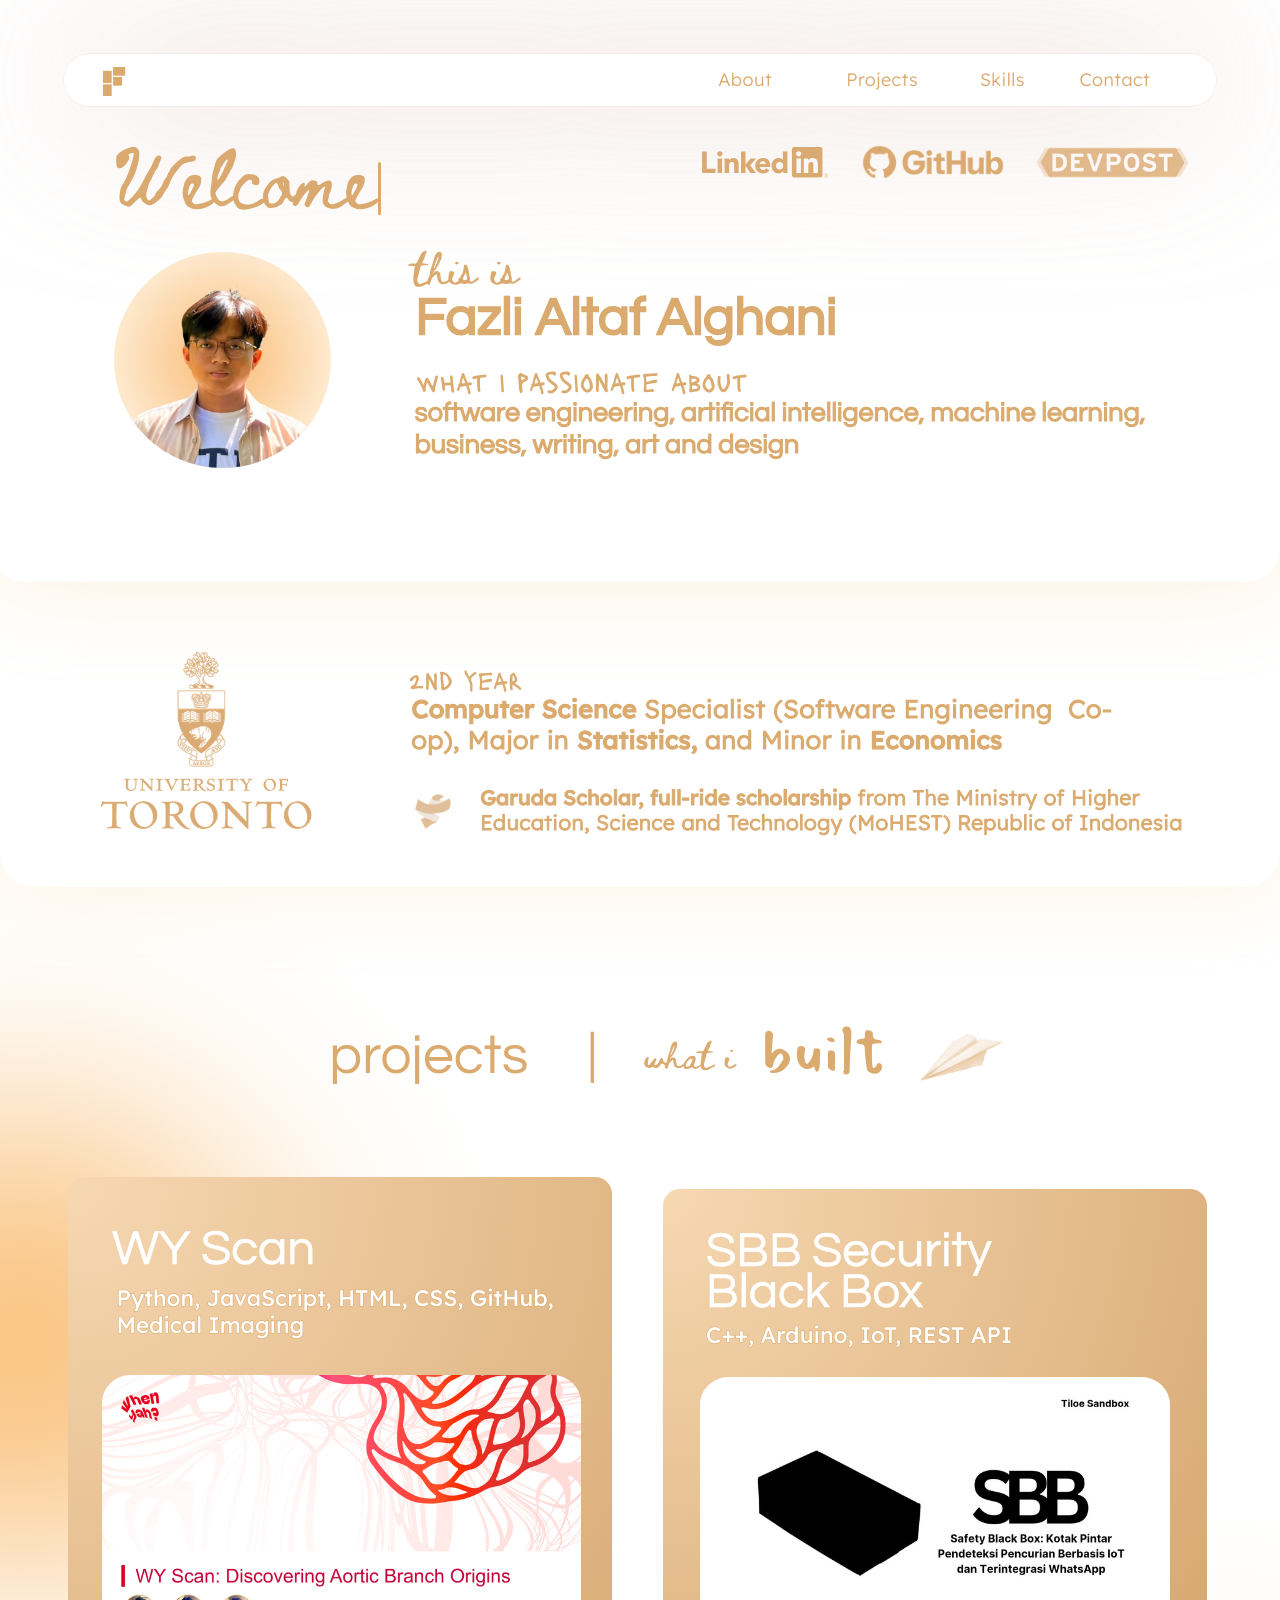
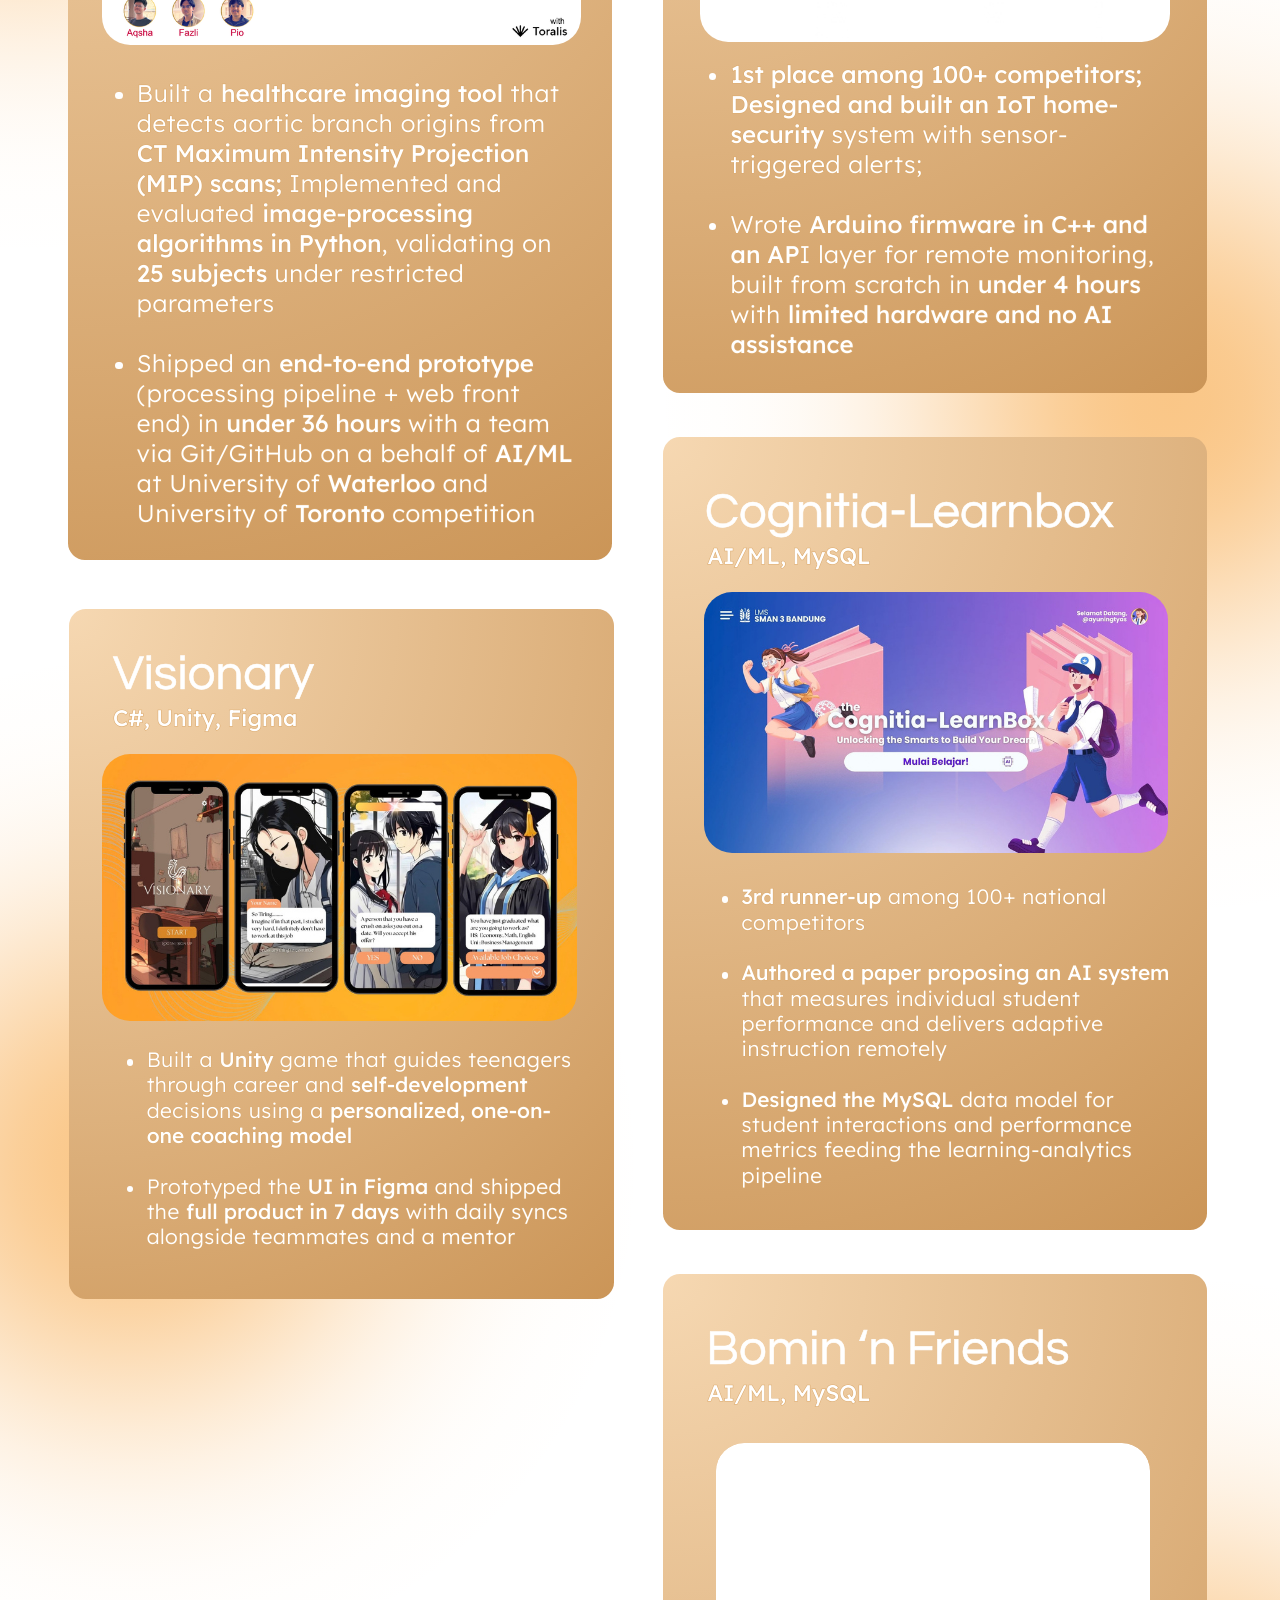
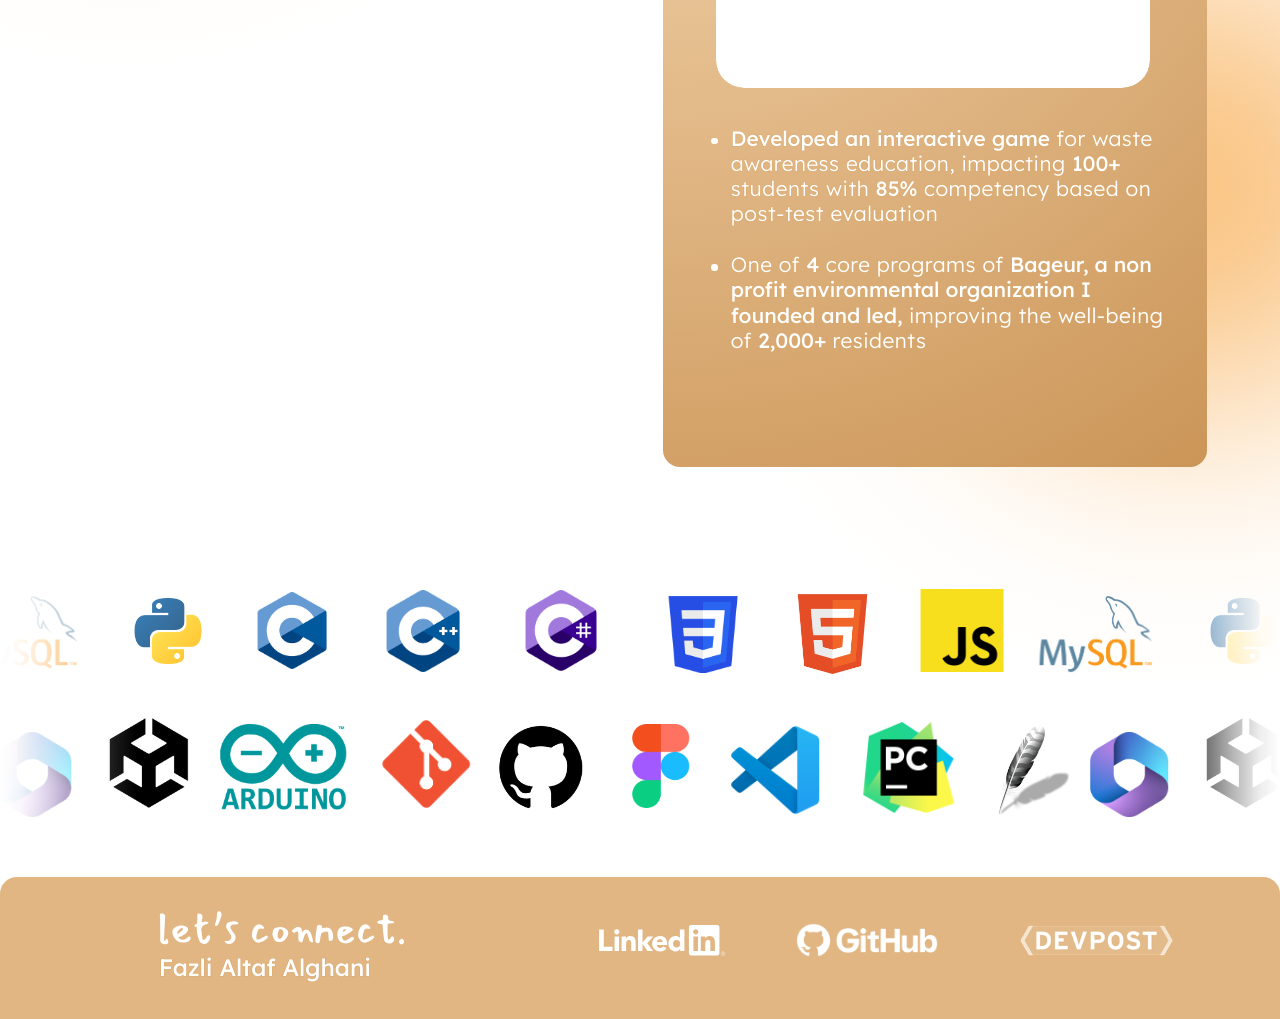
==== commit 99cbb961: "VERSION V2.2" ====
--- a/index.html
+++ b/index.html
@@ -291,7 +291,7 @@
 <nav class="m-nav ld ld-drop" id="mnav" aria-label="Main"><a class="m-logo" href="#m-about" aria-label="Back to top"><svg viewBox="110.25 71.089 23.723 31.443" aria-hidden="true" focusable="false"><g fill="#dca96d"><rect x="110.25" y="75.157" width="9.254" height="12.977"></rect><rect x="110.25" y="89.555" width="9.254" height="12.977"></rect><rect x="120.994" y="71.089" width="12.977" height="9.254"></rect><rect x="120.994" y="81.718" width="9.507" height="9.254"></rect></g></svg></a><div class="m-links"><a class="m-lk lx" href="#m-about">About</a><a class="m-lk lx" href="#m-projects">Projects</a><a class="m-lk lx" href="#m-skills">Skills</a><a class="m-lk lx" href="#m-contact">Contact</a></div></nav>
 <header class="m-hero" id="m-about"><div class="m-in"><p class="m-wel be ld t1"><span class="sr">Welcome</span><span class="tw" aria-hidden="true">Welcome</span><span class="caret" aria-hidden="true"></span></p><div class="m-id"><img class="m-photo ld ld-pop t2" src="assets/photo.jpg" alt="Portrait of Fazli Altaf Alghani" width="675" height="675"><div class="m-idt"><p class="m-this be ld t2">this is</p><h1 class="m-name qs olq ld t3">Fazli Altaf Alghani</h1></div></div><p class="m-plab lq ld t4">what i passionate about</p><p class="m-pass qs olq ld t5">software engineering, artificial intelligence, machine learning, business, writing, art and design</p><div class="m-soc ld ld-fade t5"><a class="m-s m-li" href="https://www.linkedin.com/in/fazlialtaf/" target="_blank" rel="noopener noreferrer" aria-label="LinkedIn"><svg viewBox="0 0 134.53 32.93" aria-hidden="true" focusable="false"><path fill="#dbaa6e" d="M132.6 30.75C132.93 30.75 133.2 30.49 133.21 30.15C133.21 30.14 133.21 30.12 133.21 30.11C133.21 29.66 132.94 29.44 132.38 29.44L131.47 29.44L131.47 31.81L131.81 31.81L131.81 30.78L132.23 30.78L132.24 30.79L132.89 31.81L133.25 31.81L132.55 30.76L132.6 30.75L132.6 30.75M132.21 30.51L131.81 30.51L131.81 29.71L132.31 29.71C132.57 29.71 132.86 29.76 132.86 30.09C132.86 30.48 132.56 30.51 132.2 30.51Z M0.06 4.86L5.08 4.86L5.08 23.15L14.38 23.15L14.38 27.78L0.06 27.78L0.06 4.86Z M16.6 12.24L21.42 12.24L21.42 27.78L16.6 27.78L16.6 12.24M19.01 4.52C20.56 4.52 21.81 5.77 21.81 7.32C21.81 8.86 20.56 10.11 19.01 10.11C17.47 10.11 16.21 8.86 16.21 7.32C16.21 5.77 17.47 4.52 19.01 4.52Z M41.6 4.86L46.43 4.86L46.43 18.56L51.9 12.24L57.81 12.24L51.48 19.43L57.68 27.78L51.61 27.78L46.49 20.1L46.43 20.1L46.43 27.78L41.61 27.78L41.61 4.86L41.6 4.86Z M24.1 12.24L28.73 12.24L28.73 14.37L28.8 14.37C29.74 12.75 31.5 11.79 33.37 11.86C38.26 11.86 39.16 15.07 39.16 19.26L39.16 27.78L34.34 27.78L34.34 20.22C34.34 18.42 34.3 16.1 31.82 16.1C29.34 16.1 28.93 18.06 28.93 20.09L28.93 27.77L24.1 27.77L24.1 12.24L24.1 12.24Z M67.97 18.2C68.01 16.6 66.74 15.28 65.15 15.24C65.1 15.24 65.05 15.24 65.01 15.24C63.25 15.13 61.74 16.45 61.6 18.2L67.97 18.2L67.97 18.2M72.06 25.09C70.43 27.06 68.01 28.19 65.46 28.18C60.64 28.18 56.77 24.96 56.77 19.97C56.77 14.98 60.63 11.77 65.46 11.77C69.97 11.77 72.8 14.98 72.8 19.97L72.8 21.48L61.6 21.48C61.89 23.26 63.44 24.55 65.23 24.51C66.63 24.5 67.93 23.78 68.68 22.61L72.06 25.08L72.06 25.09Z M82.85 16C80.44 16 78.99 17.61 78.99 19.95C78.99 22.3 80.44 23.91 82.85 23.91C85.26 23.91 86.72 22.3 86.72 19.95C86.72 17.6 85.27 16 82.85 16M91.16 27.77L86.72 27.77L86.72 25.71L86.65 25.71C85.52 27.23 83.75 28.14 81.85 28.16C77.22 28.16 74.17 24.81 74.17 20.08C74.17 15.74 76.87 11.75 81.31 11.75C83.31 11.75 85.17 12.29 86.26 13.81L86.33 13.81L86.33 4.85L91.15 4.85L91.15 27.77L91.16 27.77Z M123.73 27.78L118.9 27.78L118.9 20.23C118.9 18.43 118.87 16.11 116.39 16.11C113.92 16.11 113.5 18.07 113.5 20.1L113.5 27.78L108.67 27.78L108.67 12.25L113.31 12.25L113.31 14.37L113.37 14.37C114.31 12.76 116.07 11.79 117.94 11.86C122.83 11.86 123.73 15.08 123.73 19.26L123.73 27.78L123.73 27.78M103.23 10.12C101.68 10.12 100.43 8.87 100.43 7.32C100.43 5.78 101.68 4.52 103.22 4.52C104.77 4.52 106.03 5.78 106.03 7.32C106.03 8.87 104.77 10.12 103.23 10.12M105.64 27.78L100.81 27.78L100.81 12.25L105.64 12.25L105.64 27.78L105.64 27.78M126.13 0.04L98.39 0.04C97.07 0.03 96 1.08 95.98 2.39L95.98 30.25C96 31.56 97.07 32.61 98.39 32.6L126.13 32.6C127.45 32.62 128.53 31.56 128.54 30.25L128.54 2.39C128.52 1.07 127.45 0.02 126.13 0.04Z M132.25 28.39C131.02 28.4 130.04 29.41 130.05 30.63C130.06 31.86 131.06 32.84 132.29 32.83C133.52 32.82 134.5 31.81 134.49 30.59C134.48 29.38 133.5 28.4 132.29 28.39L132.25 28.39M132.25 32.58C131.17 32.59 130.29 31.74 130.27 30.66C130.25 29.59 131.11 28.7 132.18 28.68C133.26 28.67 134.14 29.52 134.16 30.6L134.16 30.63C134.18 31.68 133.35 32.55 132.3 32.58L132.25 32.58Z"></path></svg></a><a class="m-s m-gh" href="https://github.com/fazlialghani" target="_blank" rel="noopener noreferrer" aria-label="GitHub"><img src="assets/github-tan.png" alt="" width="152" height="37" decoding="async"></a><a class="m-s m-dp" href="https://devpost.com/fazlialghani?ref_content=user-portfolio&amp;ref_feature=portfolio&amp;ref_medium=global-nav" target="_blank" rel="noopener noreferrer" aria-label="Devpost"><img src="assets/devpost.png" alt="" width="163" height="33" decoding="async"></a></div></div></header>
 <section class="m-edu" aria-label="Education"><div class="m-in rv"><div class="m-uoft"><img class="m-crest" src="assets/uoft-crest.png" alt="University of Toronto crest" width="54" height="125"><img class="m-word" src="assets/uoft-wordmark.png" alt="University of Toronto" width="227" height="56"></div><p class="m-year lq">2nd year</p><p class="m-deg lx ol"><b>Computer Science</b> Specialist (Software Engineering <span class="nw">Co-op</span>), Major in <b>Statistics,</b> and Minor in <b>Economics</b></p><div class="m-sch"><img src="assets/garuda.png" alt="Garuda scholarship emblem" width="38" height="37"><p class="lx ol"><b>Garuda Scholar, full-ride scholarship</b> from The Ministry of Higher Education, Science and Technology (MoHEST) Republic of Indonesia</p></div></div></section>
-<section class="m-proj" id="m-projects" aria-labelledby="m-proj-h"><h2 class="sr" id="m-proj-h">Projects</h2><div class="m-ph rv" aria-hidden="true"><span class="qs" style="left:0em;top:0.1462em;font-size:0.5889em;line-height:1.1887">projects</span><span class="qs" style="left:4.6697em;top:0.1462em;font-size:0.5889em;line-height:1.1887">|</span><span class="be" style="left:11.8164em;top:0.7254em;font-size:0.2833em;line-height:1.4119">what i</span><span class="ms" style="left:6.7764em;top:-0em;font-size:0.6812em;line-height:1.1744">built</span><img class="plane" src="assets/plane.png" alt="" width="88" height="50" style="left:6.3em;top:0.19em;width:0.88em;height:0.5em"></div><div class="m-car rv d1"><div class="m-track" role="region" aria-roledescription="carousel" aria-label="Projects, swipe for more" tabindex="0"><article class="m-card" role="group" aria-roledescription="slide" aria-label="1 of 5: WY Scan"><h3 class="m-ct qs olw">WY Scan</h3><p class="m-tags lx ol"><b>Python, JavaScript, HTML, CSS, GitHub, Medical Imaging</b></p><div class="m-shot"><img src="assets/proj-wyscan.png" alt="WY Scan: Discovering Aortic Branch Origins — title slide" width="768" height="432" decoding="async"></div><ul class="m-bul lx ol"><li>Built a <b>healthcare imaging tool</b> that detects aortic branch origins from <b>CT Maximum Intensity Projection</b> <b>(MIP) scans;</b> Implemented and evaluated <b>image-processing</b> <b>algorithms in Python</b>, validating on <b>25 subjects</b> under restricted parameters</li><li>Shipped an <b>end-to-end prototype</b> (processing pipeline + web front end) in <b>under 36 hours</b> with a team via Git/GitHub on a behalf of <b>AI/ML</b> at University of <b>Waterloo</b> and University of <b>Toronto</b> competition</li></ul></article><article class="m-card" role="group" aria-roledescription="slide" aria-label="2 of 5: SBB Security Black Box"><h3 class="m-ct qs olw">SBB Security Black Box</h3><p class="m-tags lx ol"><b>C++, Arduino, IoT, REST API</b></p><div class="m-shot"><img src="assets/proj-sbb.jpg" alt="SBB — Safety Black Box: Kotak Pintar Pendeteksi Pencurian Berbasis IoT dan Terintegrasi WhatsApp" width="768" height="432" decoding="async"></div><ul class="m-bul lx ol"><li><b>1st place among 100+ competitors;</b> <b>Designed and built an IoT home-</b><b>security</b> system with sensor-triggered alerts;</li><li>Wrote <b>Arduino firmware in C++ and</b> <b>an AP</b>I layer for remote monitoring, built from scratch in <b>under 4 hours</b> with <b>limited hardware and no AI</b> <b>assistance</b></li></ul></article><article class="m-card" role="group" aria-roledescription="slide" aria-label="3 of 5: Cognitia-Learnbox"><h3 class="m-ct qs olw">Cognitia-Learnbox</h3><p class="m-tags lx ol"><b>AI/ML, MySQL</b></p><div class="m-shot"><img src="assets/proj-cognitia.jpg" alt="Cognitia-LearnBox — Unlocking the Smarts to Build Your Dream" width="768" height="432" decoding="async"></div><ul class="m-bul lx ol"><li><b>3rd runner-up</b> among 100+ national competitors</li><li><b>Authored a paper proposing an AI system</b> that measures individual student performance and delivers adaptive instruction remotely</li><li><b>Designed the MySQL</b> data model for student interactions and performance metrics feeding the learning-analytics pipeline</li></ul></article><article class="m-card" role="group" aria-roledescription="slide" aria-label="4 of 5: Visionary"><h3 class="m-ct qs olw">Visionary</h3><p class="m-tags lx ol"><b>C#, Unity, Figma</b></p><div class="m-shot"><img src="assets/proj-visionary.jpg" alt="Visionary — four game screens" width="768" height="432" decoding="async"></div><ul class="m-bul lx ol"><li>Built a <b>Unity</b> game that guides teenagers through career and <b>self-development</b> decisions using a <b>personalized, one-on-</b><b>one coaching model</b></li><li>Prototyped the <b>UI in Figma</b> and shipped the <b>full product in 7 days</b> with daily syncs alongside teammates and a mentor</li></ul></article><article class="m-card" role="group" aria-roledescription="slide" aria-label="5 of 5: Bomin ‘n Friends"><h3 class="m-ct qs olw">Bomin ‘n Friends</h3><p class="m-tags lx ol"><b>AI/ML, MySQL</b></p><div class="m-shot vid"><a class="vid-fb" href="https://www.youtube.com/watch?v=ku09g4htRmA" target="_blank" rel="noopener noreferrer" aria-label="Watch Bageur ‘n Friends: Pop The Bubble! gameplay video on YouTube"><img src="assets/bomin-video.jpg" alt="" width="464" height="261" decoding="async" style="display:block;width:100%;height:100%;object-fit:cover"></a></div><ul class="m-bul lx ol"><li><b>Developed an interactive game</b> for waste awareness education, impacting <b>100+</b> students with <b>85%</b> competency based on post-test evaluation</li><li>One of <b>4</b> core programs of <b>Bageur, a non</b> <b>profit environmental organization I</b> <b>founded and led,</b> improving the well-being of <b>2,000+</b> residents</li></ul></article></div><div class="m-ctl"><button class="m-arr m-prev" type="button" aria-label="Previous project"><svg viewBox="0 0 24 24" aria-hidden="true" focusable="false"><path d="M14.5 5.5 8 12l6.5 6.5"></path></svg></button><div class="m-dots"><button class="m-dot on" type="button" aria-label="Show project 1: WY Scan" aria-current="true"></button><button class="m-dot" type="button" aria-label="Show project 2: SBB Security Black Box"></button><button class="m-dot" type="button" aria-label="Show project 3: Cognitia-Learnbox"></button><button class="m-dot" type="button" aria-label="Show project 4: Visionary"></button><button class="m-dot" type="button" aria-label="Show project 5: Bomin ‘n Friends"></button></div><button class="m-arr m-next" type="button" aria-label="Next project"><svg viewBox="0 0 24 24" aria-hidden="true" focusable="false"><path d="M9.5 5.5 16 12l-6.5 6.5"></path></svg></button></div></div></section>
+<section class="m-proj" id="m-projects" aria-labelledby="m-proj-h"><h2 class="sr" id="m-proj-h">Projects</h2><div class="m-ph rv" aria-hidden="true"><span class="qs" style="left:0em;top:0.1462em;font-size:0.5889em;line-height:1.1887">projects</span><span class="qs" style="left:4.6697em;top:0.1462em;font-size:0.5889em;line-height:1.1887">|</span><span class="be" style="left:11.8164em;top:0.7254em;font-size:0.2833em;line-height:1.4119">what i</span><span class="ms" style="left:6.7764em;top:-0em;font-size:0.6812em;line-height:1.1744">built</span><img class="plane" src="assets/plane.png" alt="" width="88" height="50" style="left:6.3em;top:0.19em;width:0.88em;height:0.5em"></div><div class="m-car rv d1"><div class="m-track" role="region" aria-roledescription="carousel" aria-label="Projects, swipe for more" tabindex="0"><article class="m-card" role="group" aria-roledescription="slide" aria-label="1 of 5: WY Scan"><h3 class="m-ct qs olw">WY Scan</h3><p class="m-tags lx ol"><b>Python, JavaScript, HTML, CSS, GitHub, Medical Imaging</b></p><div class="m-shot"><img src="assets/proj-wyscan.png" alt="WY Scan: Discovering Aortic Branch Origins — title slide" width="768" height="432" decoding="async"></div><ul class="m-bul lx ol"><li>Built a <b>healthcare imaging tool</b> that detects aortic branch origins from <b>CT Maximum Intensity Projection</b> <b>(MIP) scans;</b> Implemented and evaluated <b>image-processing</b> <b>algorithms in Python</b>, validating on <b>25 subjects</b> under restricted parameters</li><li>Shipped an <b>end-to-end prototype</b> (processing pipeline + web front end) in <b>under 36 hours</b> with a team via Git/GitHub on a behalf of <b>AI/ML</b> at University of <b>Waterloo</b> and University of <b>Toronto</b> competition</li></ul></article><article class="m-card" role="group" aria-roledescription="slide" aria-label="2 of 5: SBB Security Black Box"><h3 class="m-ct qs olw">SBB Security Black Box</h3><p class="m-tags lx ol"><b>C++, Arduino, IoT, REST API</b></p><div class="m-shot"><img src="assets/proj-sbb.jpg" alt="SBB — Safety Black Box: Kotak Pintar Pendeteksi Pencurian Berbasis IoT dan Terintegrasi WhatsApp" width="768" height="432" decoding="async"></div><ul class="m-bul lx ol"><li><b>1st place among 100+ competitors;</b> <b>Designed and built an IoT home-</b><b>security</b> system with sensor-triggered alerts;</li><li>Wrote <b>Arduino firmware in C++ and</b> <b>an AP</b>I layer for remote monitoring, built from scratch in <b>under 4 hours</b> with <b>limited hardware and no AI</b> <b>assistance</b></li></ul></article><article class="m-card" role="group" aria-roledescription="slide" aria-label="3 of 5: Cognitia-Learnbox"><h3 class="m-ct qs olw">Cognitia-Learnbox</h3><p class="m-tags lx ol"><b>AI/ML, MySQL</b></p><div class="m-shot"><img src="assets/proj-cognitia.jpg" alt="Cognitia-LearnBox — Unlocking the Smarts to Build Your Dream" width="768" height="432" decoding="async"></div><ul class="m-bul lx ol"><li><b>3rd runner-up</b> among 100+ national competitors</li><li><b>Authored a paper proposing an AI system</b> that measures individual student performance and delivers adaptive instruction remotely</li><li><b>Designed the MySQL</b> data model for student interactions and performance metrics feeding the learning-analytics pipeline</li></ul></article><article class="m-card" role="group" aria-roledescription="slide" aria-label="4 of 5: Visionary"><h3 class="m-ct qs olw">Visionary</h3><p class="m-tags lx ol"><b>C#, Unity, Figma</b></p><div class="m-shot"><img src="assets/proj-visionary.jpg" alt="Visionary — four game screens" width="768" height="432" decoding="async"></div><ul class="m-bul lx ol"><li>Built a <b>Unity</b> game that guides teenagers through career and <b>self-development</b> decisions using a <b>personalized, one-on-</b><b>one coaching model</b></li><li>Prototyped the <b>UI in Figma</b> and shipped the <b>full product in 7 days</b> with daily syncs alongside teammates and a mentor</li></ul></article><article class="m-card" role="group" aria-roledescription="slide" aria-label="5 of 5: Bomin ‘n Friends"><h3 class="m-ct qs olw">Bomin ‘n Friends</h3><p class="m-tags lx ol"><b>C#, Unity, Figma</b></p><div class="m-shot vid"><a class="vid-fb" href="https://www.youtube.com/watch?v=ku09g4htRmA" target="_blank" rel="noopener noreferrer" aria-label="Watch Bageur ‘n Friends: Pop The Bubble! gameplay video on YouTube"><img src="assets/bomin-video.jpg" alt="" width="464" height="261" decoding="async" style="display:block;width:100%;height:100%;object-fit:cover"></a></div><ul class="m-bul lx ol"><li><b>Developed an interactive game</b> for waste awareness education, impacting <b>100+</b> students with <b>85%</b> competency based on post-test evaluation</li><li>One of <b>4</b> core programs of <b>Bageur, a non</b> <b>profit environmental organization I</b> <b>founded and led,</b> improving the well-being of <b>2,000+</b> residents</li></ul></article></div><div class="m-ctl"><button class="m-arr m-prev" type="button" aria-label="Previous project"><svg viewBox="0 0 24 24" aria-hidden="true" focusable="false"><path d="M14.5 5.5 8 12l6.5 6.5"></path></svg></button><div class="m-dots"><button class="m-dot on" type="button" aria-label="Show project 1: WY Scan" aria-current="true"></button><button class="m-dot" type="button" aria-label="Show project 2: SBB Security Black Box"></button><button class="m-dot" type="button" aria-label="Show project 3: Cognitia-Learnbox"></button><button class="m-dot" type="button" aria-label="Show project 4: Visionary"></button><button class="m-dot" type="button" aria-label="Show project 5: Bomin ‘n Friends"></button></div><button class="m-arr m-next" type="button" aria-label="Next project"><svg viewBox="0 0 24 24" aria-hidden="true" focusable="false"><path d="M9.5 5.5 16 12l-6.5 6.5"></path></svg></button></div></div></section>
 <section class="m-skills" id="m-skills" aria-labelledby="m-sk-h"><h2 class="sr" id="m-sk-h">Skills: languages, tools and frameworks</h2><div class="m-mask"><div class="m-row rv" style="height:58.35px"><div class="m-tr mmq1" style="width:2525.37px;height:58.35px;transform:translateX(-552.21px);animation-duration:27.33s"><div class="m-copy" aria-hidden="true" style="width:631.34px;height:58.35px"><img src="assets/i-python.png" alt="" width="71" height="71" decoding="async" style="left:0px;top:9.45px;width:39.05px;height:39.05px"><img src="assets/i-c.png" alt="" width="74" height="82" decoding="async" style="left:71.98px;top:6.31px;width:40.7px;height:45.1px"><img src="assets/i-cpp.png" alt="" width="78" height="88" decoding="async" style="left:147.8px;top:4.71px;width:42.9px;height:48.4px"><img src="assets/i-csharp.png" alt="" width="76" height="86" decoding="async" style="left:229.27px;top:5.01px;width:41.8px;height:47.3px"><img src="assets/i-css.png" alt="" width="73" height="82" decoding="async" style="left:313.41px;top:8.38px;width:40.15px;height:45.17px"><img src="assets/i-html.png" alt="" width="75" height="84" decoding="async" style="left:389.08px;top:7.48px;width:41.21px;height:46.47px"><img src="assets/i-js.png" alt="" width="88" height="88" decoding="async" style="left:461.46px;top:4.4px;width:48.4px;height:48.4px"><img src="assets/i-mysql.png" alt="" width="122" height="83" decoding="async" style="left:530.65px;top:7.58px;width:66.91px;height:45.88px"></div><div class="m-copy" style="width:631.34px;height:58.35px"><img src="assets/i-python.png" alt="Python" width="71" height="71" decoding="async" style="left:0px;top:9.45px;width:39.05px;height:39.05px"><img src="assets/i-c.png" alt="C" width="74" height="82" decoding="async" style="left:71.98px;top:6.31px;width:40.7px;height:45.1px"><img src="assets/i-cpp.png" alt="C++" width="78" height="88" decoding="async" style="left:147.8px;top:4.71px;width:42.9px;height:48.4px"><img src="assets/i-csharp.png" alt="C#" width="76" height="86" decoding="async" style="left:229.27px;top:5.01px;width:41.8px;height:47.3px"><img src="assets/i-css.png" alt="CSS3" width="73" height="82" decoding="async" style="left:313.41px;top:8.38px;width:40.15px;height:45.17px"><img src="assets/i-html.png" alt="HTML5" width="75" height="84" decoding="async" style="left:389.08px;top:7.48px;width:41.21px;height:46.47px"><img src="assets/i-js.png" alt="JavaScript" width="88" height="88" decoding="async" style="left:461.46px;top:4.4px;width:48.4px;height:48.4px"><img src="assets/i-mysql.png" alt="MySQL" width="122" height="83" decoding="async" style="left:530.65px;top:7.58px;width:66.91px;height:45.88px"></div><div class="m-copy" aria-hidden="true" style="width:631.34px;height:58.35px"><img src="assets/i-python.png" alt="" width="71" height="71" decoding="async" style="left:0px;top:9.45px;width:39.05px;height:39.05px"><img src="assets/i-c.png" alt="" width="74" height="82" decoding="async" style="left:71.98px;top:6.31px;width:40.7px;height:45.1px"><img src="assets/i-cpp.png" alt="" width="78" height="88" decoding="async" style="left:147.8px;top:4.71px;width:42.9px;height:48.4px"><img src="assets/i-csharp.png" alt="" width="76" height="86" decoding="async" style="left:229.27px;top:5.01px;width:41.8px;height:47.3px"><img src="assets/i-css.png" alt="" width="73" height="82" decoding="async" style="left:313.41px;top:8.38px;width:40.15px;height:45.17px"><img src="assets/i-html.png" alt="" width="75" height="84" decoding="async" style="left:389.08px;top:7.48px;width:41.21px;height:46.47px"><img src="assets/i-js.png" alt="" width="88" height="88" decoding="async" style="left:461.46px;top:4.4px;width:48.4px;height:48.4px"><img src="assets/i-mysql.png" alt="" width="122" height="83" decoding="async" style="left:530.65px;top:7.58px;width:66.91px;height:45.88px"></div><div class="m-copy" aria-hidden="true" style="width:631.34px;height:58.35px"><img src="assets/i-python.png" alt="" width="71" height="71" decoding="async" style="left:0px;top:9.45px;width:39.05px;height:39.05px"><img src="assets/i-c.png" alt="" width="74" height="82" decoding="async" style="left:71.98px;top:6.31px;width:40.7px;height:45.1px"><img src="assets/i-cpp.png" alt="" width="78" height="88" decoding="async" style="left:147.8px;top:4.71px;width:42.9px;height:48.4px"><img src="assets/i-csharp.png" alt="" width="76" height="86" decoding="async" style="left:229.27px;top:5.01px;width:41.8px;height:47.3px"><img src="assets/i-css.png" alt="" width="73" height="82" decoding="async" style="left:313.41px;top:8.38px;width:40.15px;height:45.17px"><img src="assets/i-html.png" alt="" width="75" height="84" decoding="async" style="left:389.08px;top:7.48px;width:41.21px;height:46.47px"><img src="assets/i-js.png" alt="" width="88" height="88" decoding="async" style="left:461.46px;top:4.4px;width:48.4px;height:48.4px"><img src="assets/i-mysql.png" alt="" width="122" height="83" decoding="async" style="left:530.65px;top:7.58px;width:66.91px;height:45.88px"></div></div></div><div class="m-row rv d1" style="height:66.71px"><div class="m-tr mmq2" style="width:2575.47px;height:66.71px;transform:translateX(-1224.25px);animation-duration:27.87s"><div class="m-copy" aria-hidden="true" style="width:643.87px;height:66.71px"><img src="assets/i-unity.png" alt="" width="85" height="96" decoding="async" style="left:0px;top:4.4px;width:46.95px;height:52.64px"><img src="assets/i-arduino.png" alt="" width="134" height="92" decoding="async" style="left:65.98px;top:7.75px;width:73.7px;height:50.6px"><img src="assets/i-git.png" alt="" width="94" height="94" decoding="async" style="left:160.83px;top:5.32px;width:51.9px;height:51.9px"><img src="assets/i-github.png" alt="" width="89" height="89" decoding="async" style="left:229.6px;top:8.5px;width:48.95px;height:48.95px"><img src="assets/i-figma.png" alt="" width="60" height="90" decoding="async" style="left:307.9px;top:7.75px;width:33px;height:49.5px"><img src="assets/i-vscode.png" alt="" width="94" height="94" decoding="async" style="left:365.64px;top:8.74px;width:51.7px;height:51.7px"><img src="assets/i-pycharm.png" alt="" width="97" height="97" decoding="async" style="left:443.33px;top:6.77px;width:53.35px;height:53.35px"><img src="assets/i-quill.png" alt="" width="77" height="98" decoding="async" style="left:522.62px;top:7.09px;width:42.12px;height:54.03px"><img src="assets/i-m365.png" alt="" width="83" height="91" decoding="async" style="left:576.38px;top:12.26px;width:45.65px;height:50.05px"></div><div class="m-copy" aria-hidden="true" style="width:643.87px;height:66.71px"><img src="assets/i-unity.png" alt="" width="85" height="96" decoding="async" style="left:0px;top:4.4px;width:46.95px;height:52.64px"><img src="assets/i-arduino.png" alt="" width="134" height="92" decoding="async" style="left:65.98px;top:7.75px;width:73.7px;height:50.6px"><img src="assets/i-git.png" alt="" width="94" height="94" decoding="async" style="left:160.83px;top:5.32px;width:51.9px;height:51.9px"><img src="assets/i-github.png" alt="" width="89" height="89" decoding="async" style="left:229.6px;top:8.5px;width:48.95px;height:48.95px"><img src="assets/i-figma.png" alt="" width="60" height="90" decoding="async" style="left:307.9px;top:7.75px;width:33px;height:49.5px"><img src="assets/i-vscode.png" alt="" width="94" height="94" decoding="async" style="left:365.64px;top:8.74px;width:51.7px;height:51.7px"><img src="assets/i-pycharm.png" alt="" width="97" height="97" decoding="async" style="left:443.33px;top:6.77px;width:53.35px;height:53.35px"><img src="assets/i-quill.png" alt="" width="77" height="98" decoding="async" style="left:522.62px;top:7.09px;width:42.12px;height:54.03px"><img src="assets/i-m365.png" alt="" width="83" height="91" decoding="async" style="left:576.38px;top:12.26px;width:45.65px;height:50.05px"></div><div class="m-copy" style="width:643.87px;height:66.71px"><img src="assets/i-unity.png" alt="Unity" width="85" height="96" decoding="async" style="left:0px;top:4.4px;width:46.95px;height:52.64px"><img src="assets/i-arduino.png" alt="Arduino" width="134" height="92" decoding="async" style="left:65.98px;top:7.75px;width:73.7px;height:50.6px"><img src="assets/i-git.png" alt="Git" width="94" height="94" decoding="async" style="left:160.83px;top:5.32px;width:51.9px;height:51.9px"><img src="assets/i-github.png" alt="GitHub" width="89" height="89" decoding="async" style="left:229.6px;top:8.5px;width:48.95px;height:48.95px"><img src="assets/i-figma.png" alt="Figma" width="60" height="90" decoding="async" style="left:307.9px;top:7.75px;width:33px;height:49.5px"><img src="assets/i-vscode.png" alt="Visual Studio Code" width="94" height="94" decoding="async" style="left:365.64px;top:8.74px;width:51.7px;height:51.7px"><img src="assets/i-pycharm.png" alt="PyCharm" width="97" height="97" decoding="async" style="left:443.33px;top:6.77px;width:53.35px;height:53.35px"><img src="assets/i-quill.png" alt="Writing" width="77" height="98" decoding="async" style="left:522.62px;top:7.09px;width:42.12px;height:54.03px"><img src="assets/i-m365.png" alt="Microsoft 365" width="83" height="91" decoding="async" style="left:576.38px;top:12.26px;width:45.65px;height:50.05px"></div><div class="m-copy" aria-hidden="true" style="width:643.87px;height:66.71px"><img src="assets/i-unity.png" alt="" width="85" height="96" decoding="async" style="left:0px;top:4.4px;width:46.95px;height:52.64px"><img src="assets/i-arduino.png" alt="" width="134" height="92" decoding="async" style="left:65.98px;top:7.75px;width:73.7px;height:50.6px"><img src="assets/i-git.png" alt="" width="94" height="94" decoding="async" style="left:160.83px;top:5.32px;width:51.9px;height:51.9px"><img src="assets/i-github.png" alt="" width="89" height="89" decoding="async" style="left:229.6px;top:8.5px;width:48.95px;height:48.95px"><img src="assets/i-figma.png" alt="" width="60" height="90" decoding="async" style="left:307.9px;top:7.75px;width:33px;height:49.5px"><img src="assets/i-vscode.png" alt="" width="94" height="94" decoding="async" style="left:365.64px;top:8.74px;width:51.7px;height:51.7px"><img src="assets/i-pycharm.png" alt="" width="97" height="97" decoding="async" style="left:443.33px;top:6.77px;width:53.35px;height:53.35px"><img src="assets/i-quill.png" alt="" width="77" height="98" decoding="async" style="left:522.62px;top:7.09px;width:42.12px;height:54.03px"><img src="assets/i-m365.png" alt="" width="83" height="91" decoding="async" style="left:576.38px;top:12.26px;width:45.65px;height:50.05px"></div></div></div></div></section>
 <footer class="m-foot" id="m-contact"><div class="m-in"><h2 class="m-lc ms rv">let’s connect.</h2><p class="m-fn lx ol rv d1"><b>Fazli Altaf Alghani</b></p><div class="m-soc m-soc-w rv d2"><a class="m-s m-li" href="https://www.linkedin.com/in/fazlialtaf/" target="_blank" rel="noopener noreferrer" aria-label="LinkedIn"><svg viewBox="0 0 134.53 32.93" aria-hidden="true" focusable="false"><path fill="#fff" d="M132.6 30.75C132.93 30.75 133.2 30.49 133.21 30.15C133.21 30.14 133.21 30.12 133.21 30.11C133.21 29.66 132.94 29.44 132.38 29.44L131.47 29.44L131.47 31.81L131.81 31.81L131.81 30.78L132.23 30.78L132.24 30.79L132.89 31.81L133.25 31.81L132.55 30.76L132.6 30.75L132.6 30.75M132.21 30.51L131.81 30.51L131.81 29.71L132.31 29.71C132.57 29.71 132.86 29.76 132.86 30.09C132.86 30.48 132.56 30.51 132.2 30.51Z M0.06 4.86L5.08 4.86L5.08 23.15L14.38 23.15L14.38 27.78L0.06 27.78L0.06 4.86Z M16.6 12.24L21.42 12.24L21.42 27.78L16.6 27.78L16.6 12.24M19.01 4.52C20.56 4.52 21.81 5.77 21.81 7.32C21.81 8.86 20.56 10.11 19.01 10.11C17.47 10.11 16.21 8.86 16.21 7.32C16.21 5.77 17.47 4.52 19.01 4.52Z M41.6 4.86L46.43 4.86L46.43 18.56L51.9 12.24L57.81 12.24L51.48 19.43L57.68 27.78L51.61 27.78L46.49 20.1L46.43 20.1L46.43 27.78L41.61 27.78L41.61 4.86L41.6 4.86Z M24.1 12.24L28.73 12.24L28.73 14.37L28.8 14.37C29.74 12.75 31.5 11.79 33.37 11.86C38.26 11.86 39.16 15.07 39.16 19.26L39.16 27.78L34.34 27.78L34.34 20.22C34.34 18.42 34.3 16.1 31.82 16.1C29.34 16.1 28.93 18.06 28.93 20.09L28.93 27.77L24.1 27.77L24.1 12.24L24.1 12.24Z M67.97 18.2C68.01 16.6 66.74 15.28 65.15 15.24C65.1 15.24 65.05 15.24 65.01 15.24C63.25 15.13 61.74 16.45 61.6 18.2L67.97 18.2L67.97 18.2M72.06 25.09C70.43 27.06 68.01 28.19 65.46 28.18C60.64 28.18 56.77 24.96 56.77 19.97C56.77 14.98 60.63 11.77 65.46 11.77C69.97 11.77 72.8 14.98 72.8 19.97L72.8 21.48L61.6 21.48C61.89 23.26 63.44 24.55 65.23 24.51C66.63 24.5 67.93 23.78 68.68 22.61L72.06 25.08L72.06 25.09Z M82.85 16C80.44 16 78.99 17.61 78.99 19.95C78.99 22.3 80.44 23.91 82.85 23.91C85.26 23.91 86.72 22.3 86.72 19.95C86.72 17.6 85.27 16 82.85 16M91.16 27.77L86.72 27.77L86.72 25.71L86.65 25.71C85.52 27.23 83.75 28.14 81.85 28.16C77.22 28.16 74.17 24.81 74.17 20.08C74.17 15.74 76.87 11.75 81.31 11.75C83.31 11.75 85.17 12.29 86.26 13.81L86.33 13.81L86.33 4.85L91.15 4.85L91.15 27.77L91.16 27.77Z M123.73 27.78L118.9 27.78L118.9 20.23C118.9 18.43 118.87 16.11 116.39 16.11C113.92 16.11 113.5 18.07 113.5 20.1L113.5 27.78L108.67 27.78L108.67 12.25L113.31 12.25L113.31 14.37L113.37 14.37C114.31 12.76 116.07 11.79 117.94 11.86C122.83 11.86 123.73 15.08 123.73 19.26L123.73 27.78L123.73 27.78M103.23 10.12C101.68 10.12 100.43 8.87 100.43 7.32C100.43 5.78 101.68 4.52 103.22 4.52C104.77 4.52 106.03 5.78 106.03 7.32C106.03 8.87 104.77 10.12 103.23 10.12M105.64 27.78L100.81 27.78L100.81 12.25L105.64 12.25L105.64 27.78L105.64 27.78M126.13 0.04L98.39 0.04C97.07 0.03 96 1.08 95.98 2.39L95.98 30.25C96 31.56 97.07 32.61 98.39 32.6L126.13 32.6C127.45 32.62 128.53 31.56 128.54 30.25L128.54 2.39C128.52 1.07 127.45 0.02 126.13 0.04Z M132.25 28.39C131.02 28.4 130.04 29.41 130.05 30.63C130.06 31.86 131.06 32.84 132.29 32.83C133.52 32.82 134.5 31.81 134.49 30.59C134.48 29.38 133.5 28.4 132.29 28.39L132.25 28.39M132.25 32.58C131.17 32.59 130.29 31.74 130.27 30.66C130.25 29.59 131.11 28.7 132.18 28.68C133.26 28.67 134.14 29.52 134.16 30.6L134.16 30.63C134.18 31.68 133.35 32.55 132.3 32.58L132.25 32.58Z"></path></svg></a><a class="m-s m-gh" href="https://github.com/fazlialghani" target="_blank" rel="noopener noreferrer" aria-label="GitHub"><img src="assets/github-white.png" alt="" width="152" height="37" decoding="async"></a><a class="m-s m-dp" href="https://devpost.com/fazlialghani?ref_content=user-portfolio&amp;ref_feature=portfolio&amp;ref_medium=global-nav" target="_blank" rel="noopener noreferrer" aria-label="Devpost"><img src="assets/devpost.png" alt="" width="163" height="33" decoding="async"></a></div></div></footer>
 </div>
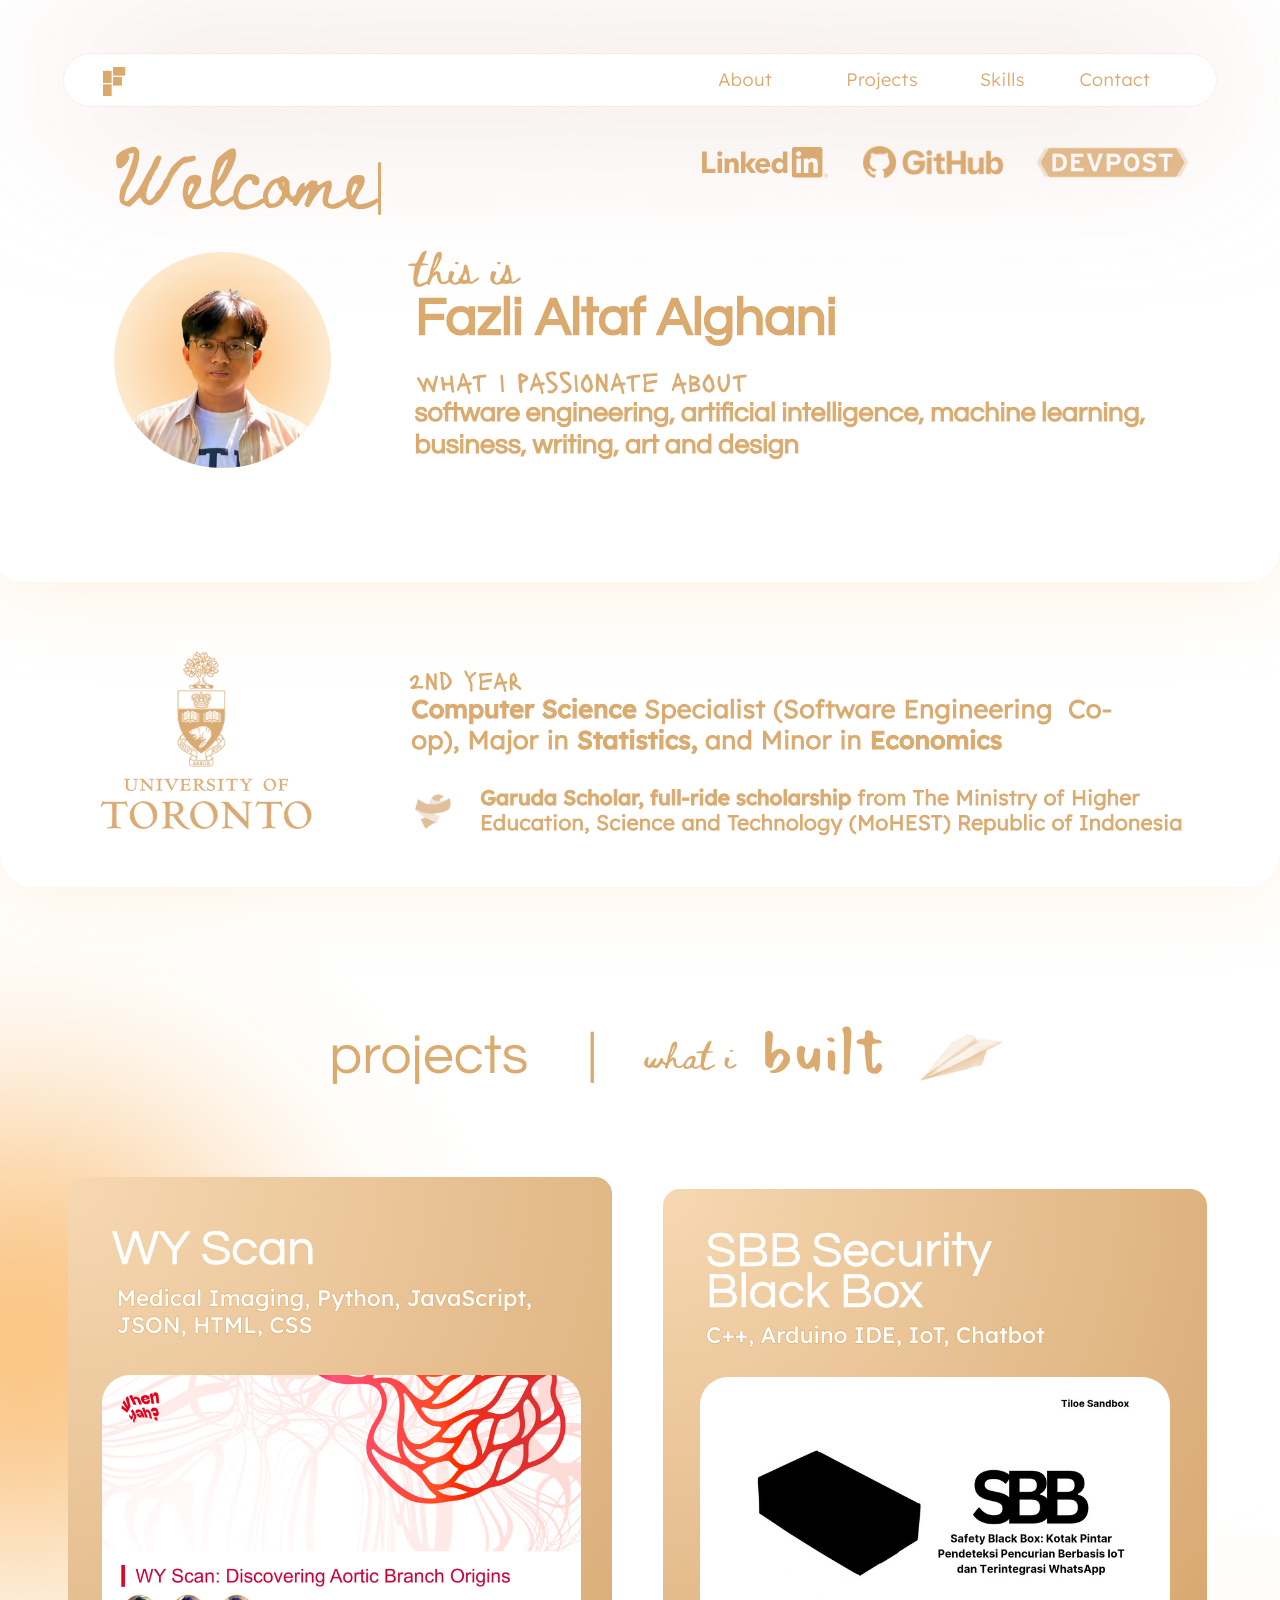
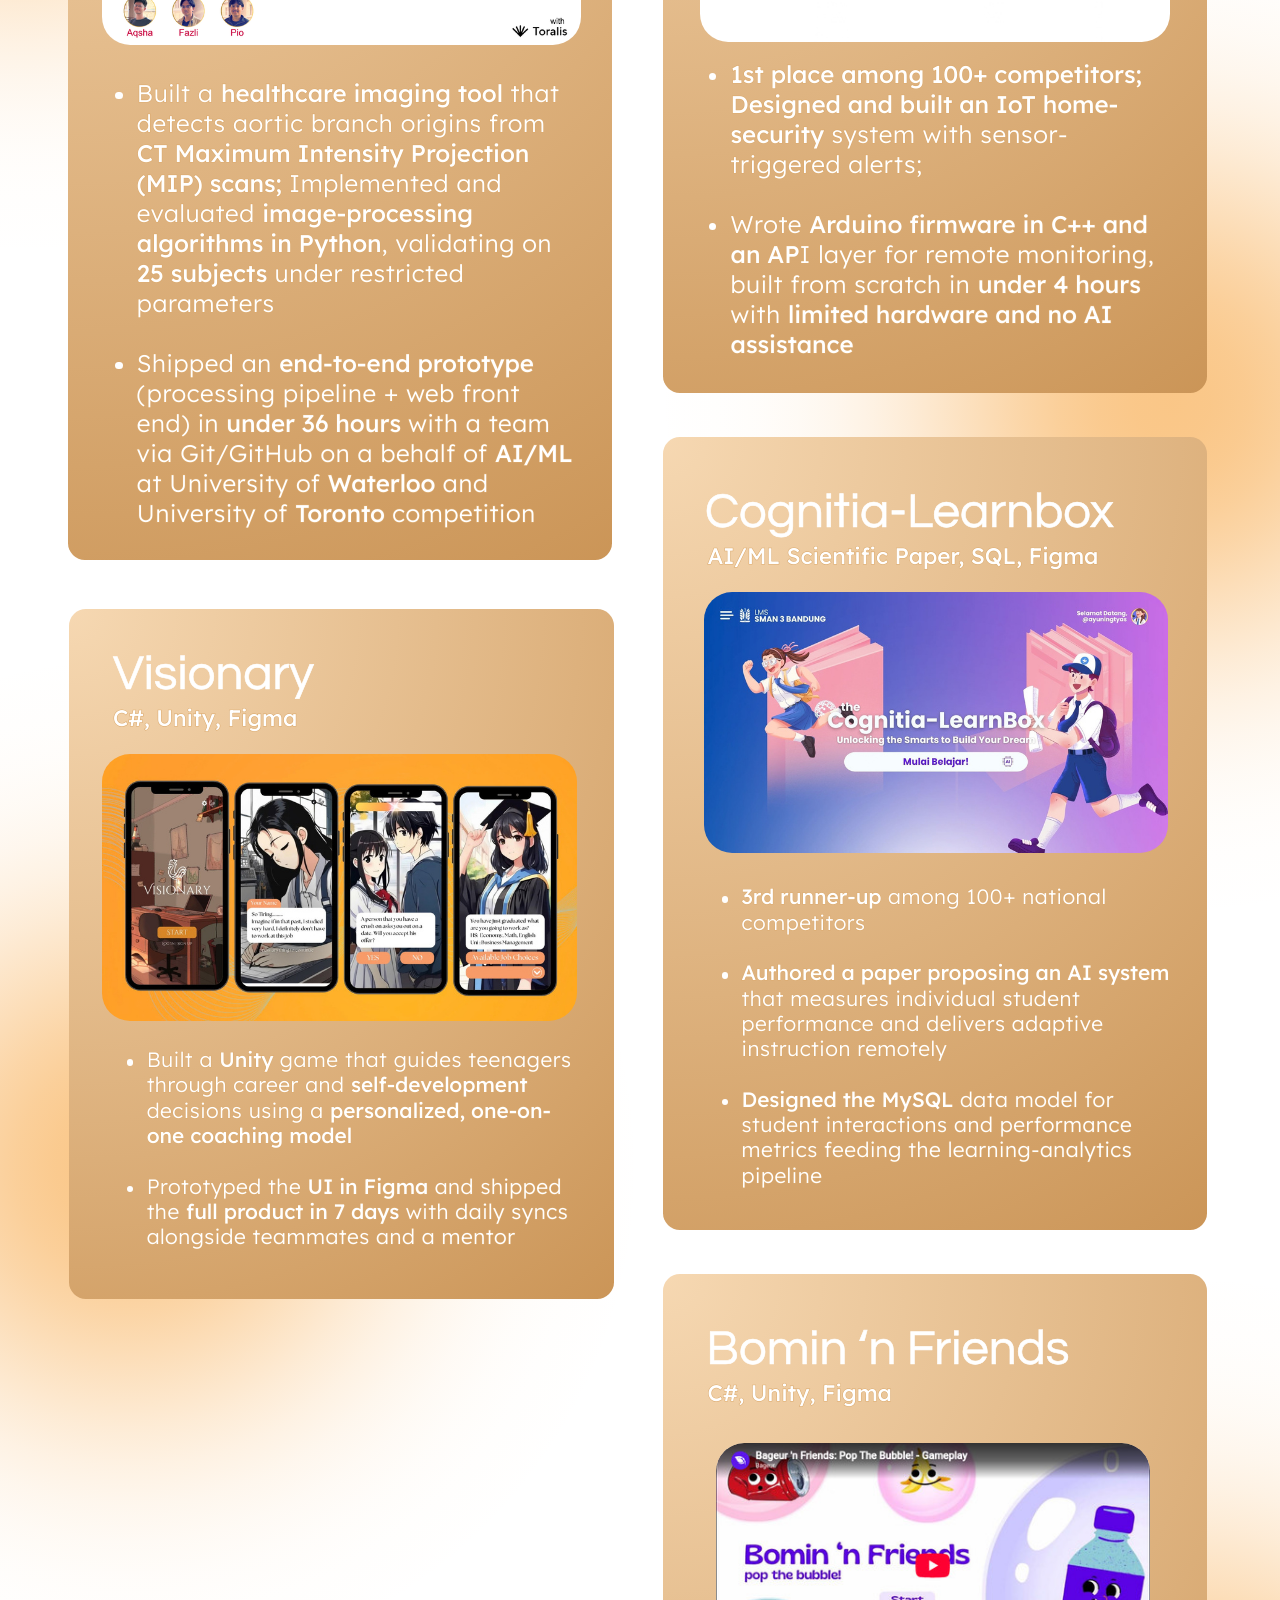
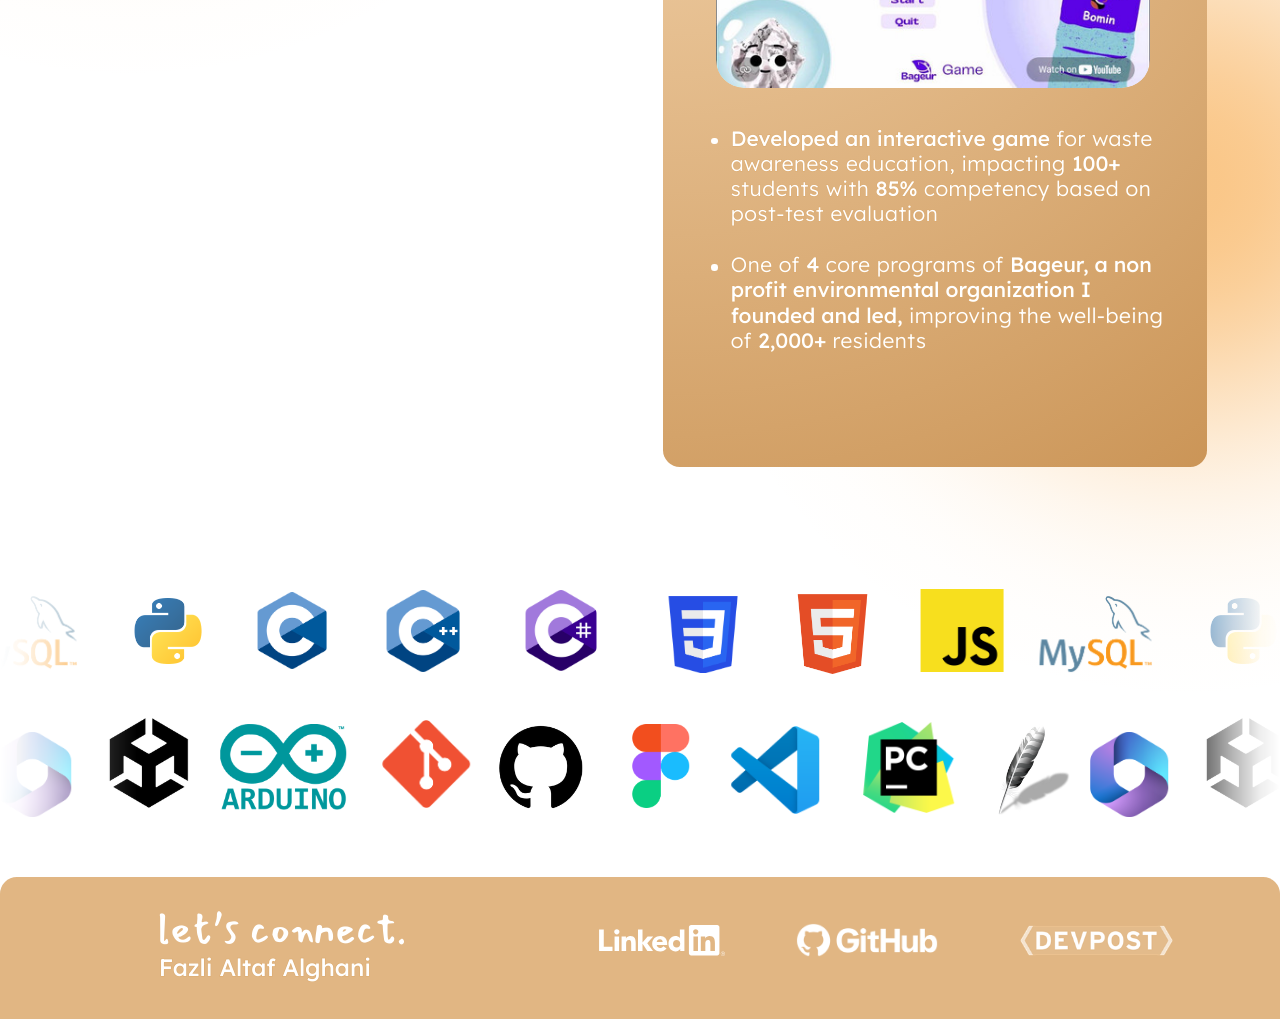
==== commit 62d84eaf: "VERSION V2.3" ====
--- a/index.html
+++ b/index.html
@@ -249,19 +249,19 @@
 <div class="ms rv from-r d1" style="position:absolute;left:813.1px;top:1084.57px;margin:0;padding:0;font-family:'Mansalva',cursive;font-weight:400;font-size:68.12px;line-height:80px;color:#dbaa6e;white-space:nowrap" aria-hidden="true">built</div>
 <div class="rv fly d2" style="position:absolute;left:981.97px;top:1103.53px;width:88px;height:50px"><img class="plane" src="assets/plane.png" alt="" width="88" height="50" style="display:block;width:100%;height:100%"></div>
 <div class="rv " style="position:absolute;left:72.23px;top:1255.73px;width:581.37px;height:1049.38px"><article class="card" style="position:relative;width:100%;height:100%;border-radius:18px;background:radial-gradient(circle farthest-corner at 0 0, #f6d8b2 0%, #cb9557 100%)"><h3 class="qs olw" style="position:absolute;left:47.32px;top:57.46px;margin:0;padding:0;font-family:'Questrial',sans-serif;font-weight:400;font-size:52.51px;line-height:44px;color:#fff;white-space:nowrap">WY Scan</h3>
-<div class="lx ol" style="position:absolute;left:52.04px;top:114.17px;margin:0;padding:0;font-family:'Lexend',sans-serif;font-weight:300;letter-spacing:.025em;font-size:24.06px;line-height:29.22px;color:#fff;white-space:nowrap"><b>Python, JavaScript, HTML, CSS, GitHub,<br>Medical Imaging</b></div>
+<div class="lx ol" style="position:absolute;left:52.04px;top:114.17px;margin:0;padding:0;font-family:'Lexend',sans-serif;font-weight:300;letter-spacing:.025em;font-size:24.06px;line-height:29.22px;color:#fff;white-space:nowrap"><b>Medical Imaging, Python, JavaScript,<br>JSON, HTML, CSS</b></div>
 <div class="shot" style="position:absolute;left:36.72px;top:211.39px;width:511px;height:288px;border-radius:30px;overflow:hidden;background:#fff"><img src="assets/proj-wyscan.png" alt="WY Scan: Discovering Aortic Branch Origins — title slide" width="511" height="288" loading="lazy" decoding="async" style="display:block;width:100%;height:100%;object-fit:cover"></div>
 <ul class="lx ol" style="position:absolute;left:73.85px;top:536.29px;margin:0;padding:0;list-style:none;font-family:'Lexend',sans-serif;font-weight:300;letter-spacing:.025em;font-size:25.73px;line-height:32px;color:#fff;white-space:nowrap"><li style="margin:0;padding:0">Built a <b>healthcare imaging tool</b> that<br>detects aortic branch origins from<br><b>CT Maximum Intensity Projection</b><br><b>(MIP) scans;</b> Implemented and<br>evaluated <b>image-processing</b><br><b>algorithms in Python</b>, validating on<br><b>25 subjects</b> under restricted<br>parameters</li><li style="margin:0;padding:0;margin-top:32px">Shipped an <b>end-to-end prototype</b><br>(processing pipeline + web front<br>end) in <b>under 36 hours</b> with a team<br>via Git/GitHub on a behalf of <b>AI/ML</b><br>at University of <b>Waterloo</b> and<br>University of <b>Toronto</b> competition</li></ul>
 <span aria-hidden="true" style="position:absolute;left:50.57px;top:549.87px;width:8px;height:8px;border-radius:50%;background:#fff"></span>
 <span aria-hidden="true" style="position:absolute;left:50.57px;top:837.87px;width:8px;height:8px;border-radius:50%;background:#fff"></span></article></div>
 <div class="rv d1" style="position:absolute;left:707.05px;top:1268.52px;width:581.37px;height:858.19px"><article class="card" style="position:relative;width:100%;height:100%;border-radius:18px;background:radial-gradient(circle farthest-corner at 0 0, #f6d8b2 0%, #cb9557 100%)"><h3 class="qs olw" style="position:absolute;left:46.5px;top:46.49px;margin:0;padding:0;font-family:'Questrial',sans-serif;font-weight:400;font-size:52.51px;line-height:44px;color:#fff;white-space:nowrap">SBB Security<br>Black Box</h3>
-<div class="lx ol" style="position:absolute;left:46.5px;top:141.52px;margin:0;padding:0;font-family:'Lexend',sans-serif;font-weight:300;letter-spacing:.025em;font-size:24.06px;line-height:29.22px;color:#fff;white-space:nowrap"><b>C++, Arduino, IoT, REST API</b></div>
+<div class="lx ol" style="position:absolute;left:46.5px;top:141.52px;margin:0;padding:0;font-family:'Lexend',sans-serif;font-weight:300;letter-spacing:.025em;font-size:24.06px;line-height:29.22px;color:#fff;white-space:nowrap"><b>C++, Arduino IDE, IoT, Chatbot</b></div>
 <div class="shot" style="position:absolute;left:40.15px;top:201.51px;width:501px;height:282px;border-radius:30px;overflow:hidden;background:#fff"><img src="assets/proj-sbb.jpg" alt="SBB — Safety Black Box: Kotak Pintar Pendeteksi Pencurian Berbasis IoT dan Terintegrasi WhatsApp" width="501" height="282" loading="lazy" decoding="async" style="display:block;width:100%;height:100%;object-fit:cover"></div>
 <ul class="lx ol" style="position:absolute;left:72.59px;top:503.1px;margin:0;padding:0;list-style:none;font-family:'Lexend',sans-serif;font-weight:300;letter-spacing:.025em;font-size:25.73px;line-height:32px;color:#fff;white-space:nowrap"><li style="margin:0;padding:0"><b>1st place among 100+ competitors;</b><br><b>Designed and built an IoT home-</b><br><b>security</b> system with sensor-<br>triggered alerts;</li><li style="margin:0;padding:0;margin-top:32px">Wrote <b>Arduino firmware in C++ and</b><br><b>an AP</b>I layer for remote monitoring,<br>built from scratch in <b>under 4 hours</b><br>with <b>limited hardware and no AI</b><br><b>assistance</b></li></ul>
 <span aria-hidden="true" style="position:absolute;left:49.22px;top:516.68px;width:8px;height:8px;border-radius:50%;background:#fff"></span>
 <span aria-hidden="true" style="position:absolute;left:49.22px;top:676.68px;width:8px;height:8px;border-radius:50%;background:#fff"></span></article></div>
 <div class="rv d1" style="position:absolute;left:707.05px;top:2173.71px;width:581.37px;height:846.29px"><article class="card" style="position:relative;width:100%;height:100%;border-radius:18px;background:radial-gradient(circle farthest-corner at 0 0, #f6d8b2 0%, #cb9557 100%)"><h3 class="qs olw" style="position:absolute;left:45.32px;top:59.84px;margin:0;padding:0;font-family:'Questrial',sans-serif;font-weight:400;font-size:52.51px;line-height:44px;color:#fff;white-space:nowrap">Cognitia-Learnbox</h3>
-<div class="lx ol" style="position:absolute;left:48.02px;top:112.32px;margin:0;padding:0;font-family:'Lexend',sans-serif;font-weight:300;letter-spacing:.025em;font-size:24.06px;line-height:29.22px;color:#fff;white-space:nowrap"><b>AI/ML, MySQL</b></div>
+<div class="lx ol" style="position:absolute;left:48.02px;top:112.32px;margin:0;padding:0;font-family:'Lexend',sans-serif;font-weight:300;letter-spacing:.025em;font-size:24.06px;line-height:29.22px;color:#fff;white-space:nowrap"><b>AI/ML Scientific Paper, SQL, Figma</b></div>
 <div class="shot" style="position:absolute;left:44.42px;top:165.88px;width:495px;height:278px;border-radius:30px;overflow:hidden;background:#fff"><img src="assets/proj-cognitia.jpg" alt="Cognitia-LearnBox — Unlocking the Smarts to Build Your Dream" width="495" height="278" loading="lazy" decoding="async" style="display:block;width:100%;height:100%;object-fit:cover"></div>
 <ul class="lx ol" style="position:absolute;left:84.3px;top:478.61px;margin:0;padding:0;list-style:none;font-family:'Lexend',sans-serif;font-weight:300;letter-spacing:.025em;font-size:22.23px;line-height:27px;color:#fff;white-space:nowrap"><li style="margin:0;padding:0"><b>3rd runner-up</b> among 100+ national<br>competitors</li><li style="margin:0;padding:0;margin-top:27px"><b>Authored a paper proposing an AI system</b><br>that measures individual student<br>performance and delivers adaptive<br>instruction remotely</li><li style="margin:0;padding:0;margin-top:27px"><b>Designed the MySQL</b> data model for<br>student interactions and performance<br>metrics feeding the learning-analytics<br>pipeline</li></ul>
 <span aria-hidden="true" style="position:absolute;left:63.08px;top:490.42px;width:7.07px;height:7.07px;border-radius:50%;background:#fff"></span>
@@ -274,7 +274,7 @@
 <span aria-hidden="true" style="position:absolute;left:61.34px;top:480.2px;width:7.07px;height:7.07px;border-radius:50%;background:#fff"></span>
 <span aria-hidden="true" style="position:absolute;left:61.34px;top:615.13px;width:7.07px;height:7.07px;border-radius:50%;background:#fff"></span></article></div>
 <div class="rv d1" style="position:absolute;left:707.05px;top:3067px;width:581.37px;height:846.31px"><article class="card" style="position:relative;width:100%;height:100%;border-radius:18px;background:radial-gradient(circle farthest-corner at 0 0, #f6d8b2 0%, #cb9557 100%)"><h3 class="qs olw" style="position:absolute;left:46.74px;top:59.95px;margin:0;padding:0;font-family:'Questrial',sans-serif;font-weight:400;font-size:52.51px;line-height:44px;color:#fff;white-space:nowrap">Bomin ‘n Friends</h3>
-<div class="lx ol" style="position:absolute;left:48.02px;top:112.33px;margin:0;padding:0;font-family:'Lexend',sans-serif;font-weight:300;letter-spacing:.025em;font-size:24.06px;line-height:29.22px;color:#fff;white-space:nowrap"><b>AI/ML, MySQL</b></div>
+<div class="lx ol" style="position:absolute;left:48.02px;top:112.33px;margin:0;padding:0;font-family:'Lexend',sans-serif;font-weight:300;letter-spacing:.025em;font-size:24.06px;line-height:29.22px;color:#fff;white-space:nowrap"><b>C#, Unity, Figma</b></div>
 <div class="shot vid" style="position:absolute;left:56.64px;top:180.57px;width:464px;height:261px;border-radius:30px;overflow:hidden;background:#fff"><a class="vid-fb" href="https://www.youtube.com/watch?v=ku09g4htRmA" target="_blank" rel="noopener noreferrer" aria-label="Watch Bageur ‘n Friends: Pop The Bubble! gameplay video on YouTube"><img src="assets/bomin-video.jpg" alt="" width="464" height="261" loading="lazy" decoding="async" style="display:block;width:100%;height:100%;object-fit:cover"></a></div>
 <ul class="lx ol" style="position:absolute;left:72.87px;top:483.04px;margin:0;padding:0;list-style:none;font-family:'Lexend',sans-serif;font-weight:300;letter-spacing:.025em;font-size:22.23px;line-height:27px;color:#fff;white-space:nowrap"><li style="margin:0;padding:0"><b>Developed an interactive game</b> for waste<br>awareness education, impacting <b>100+</b><br>students with <b>85%</b> competency based on<br>post-test evaluation</li><li style="margin:0;padding:0;margin-top:27px">One of <b>4</b> core programs of <b>Bageur, a non</b><br><b>profit environmental organization I</b><br><b>founded and led,</b> improving the well-being<br>of <b>2,000+</b> residents</li></ul>
 <span aria-hidden="true" style="position:absolute;left:51.71px;top:494.88px;width:7px;height:7px;border-radius:50%;background:#fff"></span>
@@ -291,7 +291,7 @@
 <nav class="m-nav ld ld-drop" id="mnav" aria-label="Main"><a class="m-logo" href="#m-about" aria-label="Back to top"><svg viewBox="110.25 71.089 23.723 31.443" aria-hidden="true" focusable="false"><g fill="#dca96d"><rect x="110.25" y="75.157" width="9.254" height="12.977"></rect><rect x="110.25" y="89.555" width="9.254" height="12.977"></rect><rect x="120.994" y="71.089" width="12.977" height="9.254"></rect><rect x="120.994" y="81.718" width="9.507" height="9.254"></rect></g></svg></a><div class="m-links"><a class="m-lk lx" href="#m-about">About</a><a class="m-lk lx" href="#m-projects">Projects</a><a class="m-lk lx" href="#m-skills">Skills</a><a class="m-lk lx" href="#m-contact">Contact</a></div></nav>
 <header class="m-hero" id="m-about"><div class="m-in"><p class="m-wel be ld t1"><span class="sr">Welcome</span><span class="tw" aria-hidden="true">Welcome</span><span class="caret" aria-hidden="true"></span></p><div class="m-id"><img class="m-photo ld ld-pop t2" src="assets/photo.jpg" alt="Portrait of Fazli Altaf Alghani" width="675" height="675"><div class="m-idt"><p class="m-this be ld t2">this is</p><h1 class="m-name qs olq ld t3">Fazli Altaf Alghani</h1></div></div><p class="m-plab lq ld t4">what i passionate about</p><p class="m-pass qs olq ld t5">software engineering, artificial intelligence, machine learning, business, writing, art and design</p><div class="m-soc ld ld-fade t5"><a class="m-s m-li" href="https://www.linkedin.com/in/fazlialtaf/" target="_blank" rel="noopener noreferrer" aria-label="LinkedIn"><svg viewBox="0 0 134.53 32.93" aria-hidden="true" focusable="false"><path fill="#dbaa6e" d="M132.6 30.75C132.93 30.75 133.2 30.49 133.21 30.15C133.21 30.14 133.21 30.12 133.21 30.11C133.21 29.66 132.94 29.44 132.38 29.44L131.47 29.44L131.47 31.81L131.81 31.81L131.81 30.78L132.23 30.78L132.24 30.79L132.89 31.81L133.25 31.81L132.55 30.76L132.6 30.75L132.6 30.75M132.21 30.51L131.81 30.51L131.81 29.71L132.31 29.71C132.57 29.71 132.86 29.76 132.86 30.09C132.86 30.48 132.56 30.51 132.2 30.51Z M0.06 4.86L5.08 4.86L5.08 23.15L14.38 23.15L14.38 27.78L0.06 27.78L0.06 4.86Z M16.6 12.24L21.42 12.24L21.42 27.78L16.6 27.78L16.6 12.24M19.01 4.52C20.56 4.52 21.81 5.77 21.81 7.32C21.81 8.86 20.56 10.11 19.01 10.11C17.47 10.11 16.21 8.86 16.21 7.32C16.21 5.77 17.47 4.52 19.01 4.52Z M41.6 4.86L46.43 4.86L46.43 18.56L51.9 12.24L57.81 12.24L51.48 19.43L57.68 27.78L51.61 27.78L46.49 20.1L46.43 20.1L46.43 27.78L41.61 27.78L41.61 4.86L41.6 4.86Z M24.1 12.24L28.73 12.24L28.73 14.37L28.8 14.37C29.74 12.75 31.5 11.79 33.37 11.86C38.26 11.86 39.16 15.07 39.16 19.26L39.16 27.78L34.34 27.78L34.34 20.22C34.34 18.42 34.3 16.1 31.82 16.1C29.34 16.1 28.93 18.06 28.93 20.09L28.93 27.77L24.1 27.77L24.1 12.24L24.1 12.24Z M67.97 18.2C68.01 16.6 66.74 15.28 65.15 15.24C65.1 15.24 65.05 15.24 65.01 15.24C63.25 15.13 61.74 16.45 61.6 18.2L67.97 18.2L67.97 18.2M72.06 25.09C70.43 27.06 68.01 28.19 65.46 28.18C60.64 28.18 56.77 24.96 56.77 19.97C56.77 14.98 60.63 11.77 65.46 11.77C69.97 11.77 72.8 14.98 72.8 19.97L72.8 21.48L61.6 21.48C61.89 23.26 63.44 24.55 65.23 24.51C66.63 24.5 67.93 23.78 68.68 22.61L72.06 25.08L72.06 25.09Z M82.85 16C80.44 16 78.99 17.61 78.99 19.95C78.99 22.3 80.44 23.91 82.85 23.91C85.26 23.91 86.72 22.3 86.72 19.95C86.72 17.6 85.27 16 82.85 16M91.16 27.77L86.72 27.77L86.72 25.71L86.65 25.71C85.52 27.23 83.75 28.14 81.85 28.16C77.22 28.16 74.17 24.81 74.17 20.08C74.17 15.74 76.87 11.75 81.31 11.75C83.31 11.75 85.17 12.29 86.26 13.81L86.33 13.81L86.33 4.85L91.15 4.85L91.15 27.77L91.16 27.77Z M123.73 27.78L118.9 27.78L118.9 20.23C118.9 18.43 118.87 16.11 116.39 16.11C113.92 16.11 113.5 18.07 113.5 20.1L113.5 27.78L108.67 27.78L108.67 12.25L113.31 12.25L113.31 14.37L113.37 14.37C114.31 12.76 116.07 11.79 117.94 11.86C122.83 11.86 123.73 15.08 123.73 19.26L123.73 27.78L123.73 27.78M103.23 10.12C101.68 10.12 100.43 8.87 100.43 7.32C100.43 5.78 101.68 4.52 103.22 4.52C104.77 4.52 106.03 5.78 106.03 7.32C106.03 8.87 104.77 10.12 103.23 10.12M105.64 27.78L100.81 27.78L100.81 12.25L105.64 12.25L105.64 27.78L105.64 27.78M126.13 0.04L98.39 0.04C97.07 0.03 96 1.08 95.98 2.39L95.98 30.25C96 31.56 97.07 32.61 98.39 32.6L126.13 32.6C127.45 32.62 128.53 31.56 128.54 30.25L128.54 2.39C128.52 1.07 127.45 0.02 126.13 0.04Z M132.25 28.39C131.02 28.4 130.04 29.41 130.05 30.63C130.06 31.86 131.06 32.84 132.29 32.83C133.52 32.82 134.5 31.81 134.49 30.59C134.48 29.38 133.5 28.4 132.29 28.39L132.25 28.39M132.25 32.58C131.17 32.59 130.29 31.74 130.27 30.66C130.25 29.59 131.11 28.7 132.18 28.68C133.26 28.67 134.14 29.52 134.16 30.6L134.16 30.63C134.18 31.68 133.35 32.55 132.3 32.58L132.25 32.58Z"></path></svg></a><a class="m-s m-gh" href="https://github.com/fazlialghani" target="_blank" rel="noopener noreferrer" aria-label="GitHub"><img src="assets/github-tan.png" alt="" width="152" height="37" decoding="async"></a><a class="m-s m-dp" href="https://devpost.com/fazlialghani?ref_content=user-portfolio&amp;ref_feature=portfolio&amp;ref_medium=global-nav" target="_blank" rel="noopener noreferrer" aria-label="Devpost"><img src="assets/devpost.png" alt="" width="163" height="33" decoding="async"></a></div></div></header>
 <section class="m-edu" aria-label="Education"><div class="m-in rv"><div class="m-uoft"><img class="m-crest" src="assets/uoft-crest.png" alt="University of Toronto crest" width="54" height="125"><img class="m-word" src="assets/uoft-wordmark.png" alt="University of Toronto" width="227" height="56"></div><p class="m-year lq">2nd year</p><p class="m-deg lx ol"><b>Computer Science</b> Specialist (Software Engineering <span class="nw">Co-op</span>), Major in <b>Statistics,</b> and Minor in <b>Economics</b></p><div class="m-sch"><img src="assets/garuda.png" alt="Garuda scholarship emblem" width="38" height="37"><p class="lx ol"><b>Garuda Scholar, full-ride scholarship</b> from The Ministry of Higher Education, Science and Technology (MoHEST) Republic of Indonesia</p></div></div></section>
-<section class="m-proj" id="m-projects" aria-labelledby="m-proj-h"><h2 class="sr" id="m-proj-h">Projects</h2><div class="m-ph rv" aria-hidden="true"><span class="qs" style="left:0em;top:0.1462em;font-size:0.5889em;line-height:1.1887">projects</span><span class="qs" style="left:4.6697em;top:0.1462em;font-size:0.5889em;line-height:1.1887">|</span><span class="be" style="left:11.8164em;top:0.7254em;font-size:0.2833em;line-height:1.4119">what i</span><span class="ms" style="left:6.7764em;top:-0em;font-size:0.6812em;line-height:1.1744">built</span><img class="plane" src="assets/plane.png" alt="" width="88" height="50" style="left:6.3em;top:0.19em;width:0.88em;height:0.5em"></div><div class="m-car rv d1"><div class="m-track" role="region" aria-roledescription="carousel" aria-label="Projects, swipe for more" tabindex="0"><article class="m-card" role="group" aria-roledescription="slide" aria-label="1 of 5: WY Scan"><h3 class="m-ct qs olw">WY Scan</h3><p class="m-tags lx ol"><b>Python, JavaScript, HTML, CSS, GitHub, Medical Imaging</b></p><div class="m-shot"><img src="assets/proj-wyscan.png" alt="WY Scan: Discovering Aortic Branch Origins — title slide" width="768" height="432" decoding="async"></div><ul class="m-bul lx ol"><li>Built a <b>healthcare imaging tool</b> that detects aortic branch origins from <b>CT Maximum Intensity Projection</b> <b>(MIP) scans;</b> Implemented and evaluated <b>image-processing</b> <b>algorithms in Python</b>, validating on <b>25 subjects</b> under restricted parameters</li><li>Shipped an <b>end-to-end prototype</b> (processing pipeline + web front end) in <b>under 36 hours</b> with a team via Git/GitHub on a behalf of <b>AI/ML</b> at University of <b>Waterloo</b> and University of <b>Toronto</b> competition</li></ul></article><article class="m-card" role="group" aria-roledescription="slide" aria-label="2 of 5: SBB Security Black Box"><h3 class="m-ct qs olw">SBB Security Black Box</h3><p class="m-tags lx ol"><b>C++, Arduino, IoT, REST API</b></p><div class="m-shot"><img src="assets/proj-sbb.jpg" alt="SBB — Safety Black Box: Kotak Pintar Pendeteksi Pencurian Berbasis IoT dan Terintegrasi WhatsApp" width="768" height="432" decoding="async"></div><ul class="m-bul lx ol"><li><b>1st place among 100+ competitors;</b> <b>Designed and built an IoT home-</b><b>security</b> system with sensor-triggered alerts;</li><li>Wrote <b>Arduino firmware in C++ and</b> <b>an AP</b>I layer for remote monitoring, built from scratch in <b>under 4 hours</b> with <b>limited hardware and no AI</b> <b>assistance</b></li></ul></article><article class="m-card" role="group" aria-roledescription="slide" aria-label="3 of 5: Cognitia-Learnbox"><h3 class="m-ct qs olw">Cognitia-Learnbox</h3><p class="m-tags lx ol"><b>AI/ML, MySQL</b></p><div class="m-shot"><img src="assets/proj-cognitia.jpg" alt="Cognitia-LearnBox — Unlocking the Smarts to Build Your Dream" width="768" height="432" decoding="async"></div><ul class="m-bul lx ol"><li><b>3rd runner-up</b> among 100+ national competitors</li><li><b>Authored a paper proposing an AI system</b> that measures individual student performance and delivers adaptive instruction remotely</li><li><b>Designed the MySQL</b> data model for student interactions and performance metrics feeding the learning-analytics pipeline</li></ul></article><article class="m-card" role="group" aria-roledescription="slide" aria-label="4 of 5: Visionary"><h3 class="m-ct qs olw">Visionary</h3><p class="m-tags lx ol"><b>C#, Unity, Figma</b></p><div class="m-shot"><img src="assets/proj-visionary.jpg" alt="Visionary — four game screens" width="768" height="432" decoding="async"></div><ul class="m-bul lx ol"><li>Built a <b>Unity</b> game that guides teenagers through career and <b>self-development</b> decisions using a <b>personalized, one-on-</b><b>one coaching model</b></li><li>Prototyped the <b>UI in Figma</b> and shipped the <b>full product in 7 days</b> with daily syncs alongside teammates and a mentor</li></ul></article><article class="m-card" role="group" aria-roledescription="slide" aria-label="5 of 5: Bomin ‘n Friends"><h3 class="m-ct qs olw">Bomin ‘n Friends</h3><p class="m-tags lx ol"><b>C#, Unity, Figma</b></p><div class="m-shot vid"><a class="vid-fb" href="https://www.youtube.com/watch?v=ku09g4htRmA" target="_blank" rel="noopener noreferrer" aria-label="Watch Bageur ‘n Friends: Pop The Bubble! gameplay video on YouTube"><img src="assets/bomin-video.jpg" alt="" width="464" height="261" decoding="async" style="display:block;width:100%;height:100%;object-fit:cover"></a></div><ul class="m-bul lx ol"><li><b>Developed an interactive game</b> for waste awareness education, impacting <b>100+</b> students with <b>85%</b> competency based on post-test evaluation</li><li>One of <b>4</b> core programs of <b>Bageur, a non</b> <b>profit environmental organization I</b> <b>founded and led,</b> improving the well-being of <b>2,000+</b> residents</li></ul></article></div><div class="m-ctl"><button class="m-arr m-prev" type="button" aria-label="Previous project"><svg viewBox="0 0 24 24" aria-hidden="true" focusable="false"><path d="M14.5 5.5 8 12l6.5 6.5"></path></svg></button><div class="m-dots"><button class="m-dot on" type="button" aria-label="Show project 1: WY Scan" aria-current="true"></button><button class="m-dot" type="button" aria-label="Show project 2: SBB Security Black Box"></button><button class="m-dot" type="button" aria-label="Show project 3: Cognitia-Learnbox"></button><button class="m-dot" type="button" aria-label="Show project 4: Visionary"></button><button class="m-dot" type="button" aria-label="Show project 5: Bomin ‘n Friends"></button></div><button class="m-arr m-next" type="button" aria-label="Next project"><svg viewBox="0 0 24 24" aria-hidden="true" focusable="false"><path d="M9.5 5.5 16 12l-6.5 6.5"></path></svg></button></div></div></section>
+<section class="m-proj" id="m-projects" aria-labelledby="m-proj-h"><h2 class="sr" id="m-proj-h">Projects</h2><div class="m-ph rv" aria-hidden="true"><span class="qs" style="left:0em;top:0.1462em;font-size:0.5889em;line-height:1.1887">projects</span><span class="qs" style="left:4.6697em;top:0.1462em;font-size:0.5889em;line-height:1.1887">|</span><span class="be" style="left:11.8164em;top:0.7254em;font-size:0.2833em;line-height:1.4119">what i</span><span class="ms" style="left:6.7764em;top:-0em;font-size:0.6812em;line-height:1.1744">built</span><img class="plane" src="assets/plane.png" alt="" width="88" height="50" style="left:6.3em;top:0.19em;width:0.88em;height:0.5em"></div><div class="m-car rv d1"><div class="m-track" role="region" aria-roledescription="carousel" aria-label="Projects, swipe for more" tabindex="0"><article class="m-card" role="group" aria-roledescription="slide" aria-label="1 of 5: WY Scan"><h3 class="m-ct qs olw">WY Scan</h3><p class="m-tags lx ol"><b>Medical Imaging, Python, JavaScript, JSON, HTML, CSS</b></p><div class="m-shot"><img src="assets/proj-wyscan.png" alt="WY Scan: Discovering Aortic Branch Origins — title slide" width="768" height="432" decoding="async"></div><ul class="m-bul lx ol"><li>Built a <b>healthcare imaging tool</b> that detects aortic branch origins from <b>CT Maximum Intensity Projection</b> <b>(MIP) scans;</b> Implemented and evaluated <b>image-processing</b> <b>algorithms in Python</b>, validating on <b>25 subjects</b> under restricted parameters</li><li>Shipped an <b>end-to-end prototype</b> (processing pipeline + web front end) in <b>under 36 hours</b> with a team via Git/GitHub on a behalf of <b>AI/ML</b> at University of <b>Waterloo</b> and University of <b>Toronto</b> competition</li></ul></article><article class="m-card" role="group" aria-roledescription="slide" aria-label="2 of 5: SBB Security Black Box"><h3 class="m-ct qs olw">SBB Security Black Box</h3><p class="m-tags lx ol"><b>C++, Arduino IDE, IoT, Chatbot</b></p><div class="m-shot"><img src="assets/proj-sbb.jpg" alt="SBB — Safety Black Box: Kotak Pintar Pendeteksi Pencurian Berbasis IoT dan Terintegrasi WhatsApp" width="768" height="432" decoding="async"></div><ul class="m-bul lx ol"><li><b>1st place among 100+ competitors;</b> <b>Designed and built an IoT home-</b><b>security</b> system with sensor-triggered alerts;</li><li>Wrote <b>Arduino firmware in C++ and</b> <b>an AP</b>I layer for remote monitoring, built from scratch in <b>under 4 hours</b> with <b>limited hardware and no AI</b> <b>assistance</b></li></ul></article><article class="m-card" role="group" aria-roledescription="slide" aria-label="3 of 5: Cognitia-Learnbox"><h3 class="m-ct qs olw">Cognitia-Learnbox</h3><p class="m-tags lx ol"><b>AI/ML Scientific Paper, SQL, Figma</b></p><div class="m-shot"><img src="assets/proj-cognitia.jpg" alt="Cognitia-LearnBox — Unlocking the Smarts to Build Your Dream" width="768" height="432" decoding="async"></div><ul class="m-bul lx ol"><li><b>3rd runner-up</b> among 100+ national competitors</li><li><b>Authored a paper proposing an AI system</b> that measures individual student performance and delivers adaptive instruction remotely</li><li><b>Designed the MySQL</b> data model for student interactions and performance metrics feeding the learning-analytics pipeline</li></ul></article><article class="m-card" role="group" aria-roledescription="slide" aria-label="4 of 5: Visionary"><h3 class="m-ct qs olw">Visionary</h3><p class="m-tags lx ol"><b>C#, Unity, Figma</b></p><div class="m-shot"><img src="assets/proj-visionary.jpg" alt="Visionary — four game screens" width="768" height="432" decoding="async"></div><ul class="m-bul lx ol"><li>Built a <b>Unity</b> game that guides teenagers through career and <b>self-development</b> decisions using a <b>personalized, one-on-</b><b>one coaching model</b></li><li>Prototyped the <b>UI in Figma</b> and shipped the <b>full product in 7 days</b> with daily syncs alongside teammates and a mentor</li></ul></article><article class="m-card" role="group" aria-roledescription="slide" aria-label="5 of 5: Bomin ‘n Friends"><h3 class="m-ct qs olw">Bomin ‘n Friends</h3><p class="m-tags lx ol"><b>C#, Unity, Figma</b></p><div class="m-shot vid"><a class="vid-fb" href="https://www.youtube.com/watch?v=ku09g4htRmA" target="_blank" rel="noopener noreferrer" aria-label="Watch Bageur ‘n Friends: Pop The Bubble! gameplay video on YouTube"><img src="assets/bomin-video.jpg" alt="" width="464" height="261" decoding="async" style="display:block;width:100%;height:100%;object-fit:cover"></a></div><ul class="m-bul lx ol"><li><b>Developed an interactive game</b> for waste awareness education, impacting <b>100+</b> students with <b>85%</b> competency based on post-test evaluation</li><li>One of <b>4</b> core programs of <b>Bageur, a non</b> <b>profit environmental organization I</b> <b>founded and led,</b> improving the well-being of <b>2,000+</b> residents</li></ul></article></div><div class="m-ctl"><button class="m-arr m-prev" type="button" aria-label="Previous project"><svg viewBox="0 0 24 24" aria-hidden="true" focusable="false"><path d="M14.5 5.5 8 12l6.5 6.5"></path></svg></button><div class="m-dots"><button class="m-dot on" type="button" aria-label="Show project 1: WY Scan" aria-current="true"></button><button class="m-dot" type="button" aria-label="Show project 2: SBB Security Black Box"></button><button class="m-dot" type="button" aria-label="Show project 3: Cognitia-Learnbox"></button><button class="m-dot" type="button" aria-label="Show project 4: Visionary"></button><button class="m-dot" type="button" aria-label="Show project 5: Bomin ‘n Friends"></button></div><button class="m-arr m-next" type="button" aria-label="Next project"><svg viewBox="0 0 24 24" aria-hidden="true" focusable="false"><path d="M9.5 5.5 16 12l-6.5 6.5"></path></svg></button></div></div></section>
 <section class="m-skills" id="m-skills" aria-labelledby="m-sk-h"><h2 class="sr" id="m-sk-h">Skills: languages, tools and frameworks</h2><div class="m-mask"><div class="m-row rv" style="height:58.35px"><div class="m-tr mmq1" style="width:2525.37px;height:58.35px;transform:translateX(-552.21px);animation-duration:27.33s"><div class="m-copy" aria-hidden="true" style="width:631.34px;height:58.35px"><img src="assets/i-python.png" alt="" width="71" height="71" decoding="async" style="left:0px;top:9.45px;width:39.05px;height:39.05px"><img src="assets/i-c.png" alt="" width="74" height="82" decoding="async" style="left:71.98px;top:6.31px;width:40.7px;height:45.1px"><img src="assets/i-cpp.png" alt="" width="78" height="88" decoding="async" style="left:147.8px;top:4.71px;width:42.9px;height:48.4px"><img src="assets/i-csharp.png" alt="" width="76" height="86" decoding="async" style="left:229.27px;top:5.01px;width:41.8px;height:47.3px"><img src="assets/i-css.png" alt="" width="73" height="82" decoding="async" style="left:313.41px;top:8.38px;width:40.15px;height:45.17px"><img src="assets/i-html.png" alt="" width="75" height="84" decoding="async" style="left:389.08px;top:7.48px;width:41.21px;height:46.47px"><img src="assets/i-js.png" alt="" width="88" height="88" decoding="async" style="left:461.46px;top:4.4px;width:48.4px;height:48.4px"><img src="assets/i-mysql.png" alt="" width="122" height="83" decoding="async" style="left:530.65px;top:7.58px;width:66.91px;height:45.88px"></div><div class="m-copy" style="width:631.34px;height:58.35px"><img src="assets/i-python.png" alt="Python" width="71" height="71" decoding="async" style="left:0px;top:9.45px;width:39.05px;height:39.05px"><img src="assets/i-c.png" alt="C" width="74" height="82" decoding="async" style="left:71.98px;top:6.31px;width:40.7px;height:45.1px"><img src="assets/i-cpp.png" alt="C++" width="78" height="88" decoding="async" style="left:147.8px;top:4.71px;width:42.9px;height:48.4px"><img src="assets/i-csharp.png" alt="C#" width="76" height="86" decoding="async" style="left:229.27px;top:5.01px;width:41.8px;height:47.3px"><img src="assets/i-css.png" alt="CSS3" width="73" height="82" decoding="async" style="left:313.41px;top:8.38px;width:40.15px;height:45.17px"><img src="assets/i-html.png" alt="HTML5" width="75" height="84" decoding="async" style="left:389.08px;top:7.48px;width:41.21px;height:46.47px"><img src="assets/i-js.png" alt="JavaScript" width="88" height="88" decoding="async" style="left:461.46px;top:4.4px;width:48.4px;height:48.4px"><img src="assets/i-mysql.png" alt="MySQL" width="122" height="83" decoding="async" style="left:530.65px;top:7.58px;width:66.91px;height:45.88px"></div><div class="m-copy" aria-hidden="true" style="width:631.34px;height:58.35px"><img src="assets/i-python.png" alt="" width="71" height="71" decoding="async" style="left:0px;top:9.45px;width:39.05px;height:39.05px"><img src="assets/i-c.png" alt="" width="74" height="82" decoding="async" style="left:71.98px;top:6.31px;width:40.7px;height:45.1px"><img src="assets/i-cpp.png" alt="" width="78" height="88" decoding="async" style="left:147.8px;top:4.71px;width:42.9px;height:48.4px"><img src="assets/i-csharp.png" alt="" width="76" height="86" decoding="async" style="left:229.27px;top:5.01px;width:41.8px;height:47.3px"><img src="assets/i-css.png" alt="" width="73" height="82" decoding="async" style="left:313.41px;top:8.38px;width:40.15px;height:45.17px"><img src="assets/i-html.png" alt="" width="75" height="84" decoding="async" style="left:389.08px;top:7.48px;width:41.21px;height:46.47px"><img src="assets/i-js.png" alt="" width="88" height="88" decoding="async" style="left:461.46px;top:4.4px;width:48.4px;height:48.4px"><img src="assets/i-mysql.png" alt="" width="122" height="83" decoding="async" style="left:530.65px;top:7.58px;width:66.91px;height:45.88px"></div><div class="m-copy" aria-hidden="true" style="width:631.34px;height:58.35px"><img src="assets/i-python.png" alt="" width="71" height="71" decoding="async" style="left:0px;top:9.45px;width:39.05px;height:39.05px"><img src="assets/i-c.png" alt="" width="74" height="82" decoding="async" style="left:71.98px;top:6.31px;width:40.7px;height:45.1px"><img src="assets/i-cpp.png" alt="" width="78" height="88" decoding="async" style="left:147.8px;top:4.71px;width:42.9px;height:48.4px"><img src="assets/i-csharp.png" alt="" width="76" height="86" decoding="async" style="left:229.27px;top:5.01px;width:41.8px;height:47.3px"><img src="assets/i-css.png" alt="" width="73" height="82" decoding="async" style="left:313.41px;top:8.38px;width:40.15px;height:45.17px"><img src="assets/i-html.png" alt="" width="75" height="84" decoding="async" style="left:389.08px;top:7.48px;width:41.21px;height:46.47px"><img src="assets/i-js.png" alt="" width="88" height="88" decoding="async" style="left:461.46px;top:4.4px;width:48.4px;height:48.4px"><img src="assets/i-mysql.png" alt="" width="122" height="83" decoding="async" style="left:530.65px;top:7.58px;width:66.91px;height:45.88px"></div></div></div><div class="m-row rv d1" style="height:66.71px"><div class="m-tr mmq2" style="width:2575.47px;height:66.71px;transform:translateX(-1224.25px);animation-duration:27.87s"><div class="m-copy" aria-hidden="true" style="width:643.87px;height:66.71px"><img src="assets/i-unity.png" alt="" width="85" height="96" decoding="async" style="left:0px;top:4.4px;width:46.95px;height:52.64px"><img src="assets/i-arduino.png" alt="" width="134" height="92" decoding="async" style="left:65.98px;top:7.75px;width:73.7px;height:50.6px"><img src="assets/i-git.png" alt="" width="94" height="94" decoding="async" style="left:160.83px;top:5.32px;width:51.9px;height:51.9px"><img src="assets/i-github.png" alt="" width="89" height="89" decoding="async" style="left:229.6px;top:8.5px;width:48.95px;height:48.95px"><img src="assets/i-figma.png" alt="" width="60" height="90" decoding="async" style="left:307.9px;top:7.75px;width:33px;height:49.5px"><img src="assets/i-vscode.png" alt="" width="94" height="94" decoding="async" style="left:365.64px;top:8.74px;width:51.7px;height:51.7px"><img src="assets/i-pycharm.png" alt="" width="97" height="97" decoding="async" style="left:443.33px;top:6.77px;width:53.35px;height:53.35px"><img src="assets/i-quill.png" alt="" width="77" height="98" decoding="async" style="left:522.62px;top:7.09px;width:42.12px;height:54.03px"><img src="assets/i-m365.png" alt="" width="83" height="91" decoding="async" style="left:576.38px;top:12.26px;width:45.65px;height:50.05px"></div><div class="m-copy" aria-hidden="true" style="width:643.87px;height:66.71px"><img src="assets/i-unity.png" alt="" width="85" height="96" decoding="async" style="left:0px;top:4.4px;width:46.95px;height:52.64px"><img src="assets/i-arduino.png" alt="" width="134" height="92" decoding="async" style="left:65.98px;top:7.75px;width:73.7px;height:50.6px"><img src="assets/i-git.png" alt="" width="94" height="94" decoding="async" style="left:160.83px;top:5.32px;width:51.9px;height:51.9px"><img src="assets/i-github.png" alt="" width="89" height="89" decoding="async" style="left:229.6px;top:8.5px;width:48.95px;height:48.95px"><img src="assets/i-figma.png" alt="" width="60" height="90" decoding="async" style="left:307.9px;top:7.75px;width:33px;height:49.5px"><img src="assets/i-vscode.png" alt="" width="94" height="94" decoding="async" style="left:365.64px;top:8.74px;width:51.7px;height:51.7px"><img src="assets/i-pycharm.png" alt="" width="97" height="97" decoding="async" style="left:443.33px;top:6.77px;width:53.35px;height:53.35px"><img src="assets/i-quill.png" alt="" width="77" height="98" decoding="async" style="left:522.62px;top:7.09px;width:42.12px;height:54.03px"><img src="assets/i-m365.png" alt="" width="83" height="91" decoding="async" style="left:576.38px;top:12.26px;width:45.65px;height:50.05px"></div><div class="m-copy" style="width:643.87px;height:66.71px"><img src="assets/i-unity.png" alt="Unity" width="85" height="96" decoding="async" style="left:0px;top:4.4px;width:46.95px;height:52.64px"><img src="assets/i-arduino.png" alt="Arduino" width="134" height="92" decoding="async" style="left:65.98px;top:7.75px;width:73.7px;height:50.6px"><img src="assets/i-git.png" alt="Git" width="94" height="94" decoding="async" style="left:160.83px;top:5.32px;width:51.9px;height:51.9px"><img src="assets/i-github.png" alt="GitHub" width="89" height="89" decoding="async" style="left:229.6px;top:8.5px;width:48.95px;height:48.95px"><img src="assets/i-figma.png" alt="Figma" width="60" height="90" decoding="async" style="left:307.9px;top:7.75px;width:33px;height:49.5px"><img src="assets/i-vscode.png" alt="Visual Studio Code" width="94" height="94" decoding="async" style="left:365.64px;top:8.74px;width:51.7px;height:51.7px"><img src="assets/i-pycharm.png" alt="PyCharm" width="97" height="97" decoding="async" style="left:443.33px;top:6.77px;width:53.35px;height:53.35px"><img src="assets/i-quill.png" alt="Writing" width="77" height="98" decoding="async" style="left:522.62px;top:7.09px;width:42.12px;height:54.03px"><img src="assets/i-m365.png" alt="Microsoft 365" width="83" height="91" decoding="async" style="left:576.38px;top:12.26px;width:45.65px;height:50.05px"></div><div class="m-copy" aria-hidden="true" style="width:643.87px;height:66.71px"><img src="assets/i-unity.png" alt="" width="85" height="96" decoding="async" style="left:0px;top:4.4px;width:46.95px;height:52.64px"><img src="assets/i-arduino.png" alt="" width="134" height="92" decoding="async" style="left:65.98px;top:7.75px;width:73.7px;height:50.6px"><img src="assets/i-git.png" alt="" width="94" height="94" decoding="async" style="left:160.83px;top:5.32px;width:51.9px;height:51.9px"><img src="assets/i-github.png" alt="" width="89" height="89" decoding="async" style="left:229.6px;top:8.5px;width:48.95px;height:48.95px"><img src="assets/i-figma.png" alt="" width="60" height="90" decoding="async" style="left:307.9px;top:7.75px;width:33px;height:49.5px"><img src="assets/i-vscode.png" alt="" width="94" height="94" decoding="async" style="left:365.64px;top:8.74px;width:51.7px;height:51.7px"><img src="assets/i-pycharm.png" alt="" width="97" height="97" decoding="async" style="left:443.33px;top:6.77px;width:53.35px;height:53.35px"><img src="assets/i-quill.png" alt="" width="77" height="98" decoding="async" style="left:522.62px;top:7.09px;width:42.12px;height:54.03px"><img src="assets/i-m365.png" alt="" width="83" height="91" decoding="async" style="left:576.38px;top:12.26px;width:45.65px;height:50.05px"></div></div></div></div></section>
 <footer class="m-foot" id="m-contact"><div class="m-in"><h2 class="m-lc ms rv">let’s connect.</h2><p class="m-fn lx ol rv d1"><b>Fazli Altaf Alghani</b></p><div class="m-soc m-soc-w rv d2"><a class="m-s m-li" href="https://www.linkedin.com/in/fazlialtaf/" target="_blank" rel="noopener noreferrer" aria-label="LinkedIn"><svg viewBox="0 0 134.53 32.93" aria-hidden="true" focusable="false"><path fill="#fff" d="M132.6 30.75C132.93 30.75 133.2 30.49 133.21 30.15C133.21 30.14 133.21 30.12 133.21 30.11C133.21 29.66 132.94 29.44 132.38 29.44L131.47 29.44L131.47 31.81L131.81 31.81L131.81 30.78L132.23 30.78L132.24 30.79L132.89 31.81L133.25 31.81L132.55 30.76L132.6 30.75L132.6 30.75M132.21 30.51L131.81 30.51L131.81 29.71L132.31 29.71C132.57 29.71 132.86 29.76 132.86 30.09C132.86 30.48 132.56 30.51 132.2 30.51Z M0.06 4.86L5.08 4.86L5.08 23.15L14.38 23.15L14.38 27.78L0.06 27.78L0.06 4.86Z M16.6 12.24L21.42 12.24L21.42 27.78L16.6 27.78L16.6 12.24M19.01 4.52C20.56 4.52 21.81 5.77 21.81 7.32C21.81 8.86 20.56 10.11 19.01 10.11C17.47 10.11 16.21 8.86 16.21 7.32C16.21 5.77 17.47 4.52 19.01 4.52Z M41.6 4.86L46.43 4.86L46.43 18.56L51.9 12.24L57.81 12.24L51.48 19.43L57.68 27.78L51.61 27.78L46.49 20.1L46.43 20.1L46.43 27.78L41.61 27.78L41.61 4.86L41.6 4.86Z M24.1 12.24L28.73 12.24L28.73 14.37L28.8 14.37C29.74 12.75 31.5 11.79 33.37 11.86C38.26 11.86 39.16 15.07 39.16 19.26L39.16 27.78L34.34 27.78L34.34 20.22C34.34 18.42 34.3 16.1 31.82 16.1C29.34 16.1 28.93 18.06 28.93 20.09L28.93 27.77L24.1 27.77L24.1 12.24L24.1 12.24Z M67.97 18.2C68.01 16.6 66.74 15.28 65.15 15.24C65.1 15.24 65.05 15.24 65.01 15.24C63.25 15.13 61.74 16.45 61.6 18.2L67.97 18.2L67.97 18.2M72.06 25.09C70.43 27.06 68.01 28.19 65.46 28.18C60.64 28.18 56.77 24.96 56.77 19.97C56.77 14.98 60.63 11.77 65.46 11.77C69.97 11.77 72.8 14.98 72.8 19.97L72.8 21.48L61.6 21.48C61.89 23.26 63.44 24.55 65.23 24.51C66.63 24.5 67.93 23.78 68.68 22.61L72.06 25.08L72.06 25.09Z M82.85 16C80.44 16 78.99 17.61 78.99 19.95C78.99 22.3 80.44 23.91 82.85 23.91C85.26 23.91 86.72 22.3 86.72 19.95C86.72 17.6 85.27 16 82.85 16M91.16 27.77L86.72 27.77L86.72 25.71L86.65 25.71C85.52 27.23 83.75 28.14 81.85 28.16C77.22 28.16 74.17 24.81 74.17 20.08C74.17 15.74 76.87 11.75 81.31 11.75C83.31 11.75 85.17 12.29 86.26 13.81L86.33 13.81L86.33 4.85L91.15 4.85L91.15 27.77L91.16 27.77Z M123.73 27.78L118.9 27.78L118.9 20.23C118.9 18.43 118.87 16.11 116.39 16.11C113.92 16.11 113.5 18.07 113.5 20.1L113.5 27.78L108.67 27.78L108.67 12.25L113.31 12.25L113.31 14.37L113.37 14.37C114.31 12.76 116.07 11.79 117.94 11.86C122.83 11.86 123.73 15.08 123.73 19.26L123.73 27.78L123.73 27.78M103.23 10.12C101.68 10.12 100.43 8.87 100.43 7.32C100.43 5.78 101.68 4.52 103.22 4.52C104.77 4.52 106.03 5.78 106.03 7.32C106.03 8.87 104.77 10.12 103.23 10.12M105.64 27.78L100.81 27.78L100.81 12.25L105.64 12.25L105.64 27.78L105.64 27.78M126.13 0.04L98.39 0.04C97.07 0.03 96 1.08 95.98 2.39L95.98 30.25C96 31.56 97.07 32.61 98.39 32.6L126.13 32.6C127.45 32.62 128.53 31.56 128.54 30.25L128.54 2.39C128.52 1.07 127.45 0.02 126.13 0.04Z M132.25 28.39C131.02 28.4 130.04 29.41 130.05 30.63C130.06 31.86 131.06 32.84 132.29 32.83C133.52 32.82 134.5 31.81 134.49 30.59C134.48 29.38 133.5 28.4 132.29 28.39L132.25 28.39M132.25 32.58C131.17 32.59 130.29 31.74 130.27 30.66C130.25 29.59 131.11 28.7 132.18 28.68C133.26 28.67 134.14 29.52 134.16 30.6L134.16 30.63C134.18 31.68 133.35 32.55 132.3 32.58L132.25 32.58Z"></path></svg></a><a class="m-s m-gh" href="https://github.com/fazlialghani" target="_blank" rel="noopener noreferrer" aria-label="GitHub"><img src="assets/github-white.png" alt="" width="152" height="37" decoding="async"></a><a class="m-s m-dp" href="https://devpost.com/fazlialghani?ref_content=user-portfolio&amp;ref_feature=portfolio&amp;ref_medium=global-nav" target="_blank" rel="noopener noreferrer" aria-label="Devpost"><img src="assets/devpost.png" alt="" width="163" height="33" decoding="async"></a></div></div></footer>
 </div>
